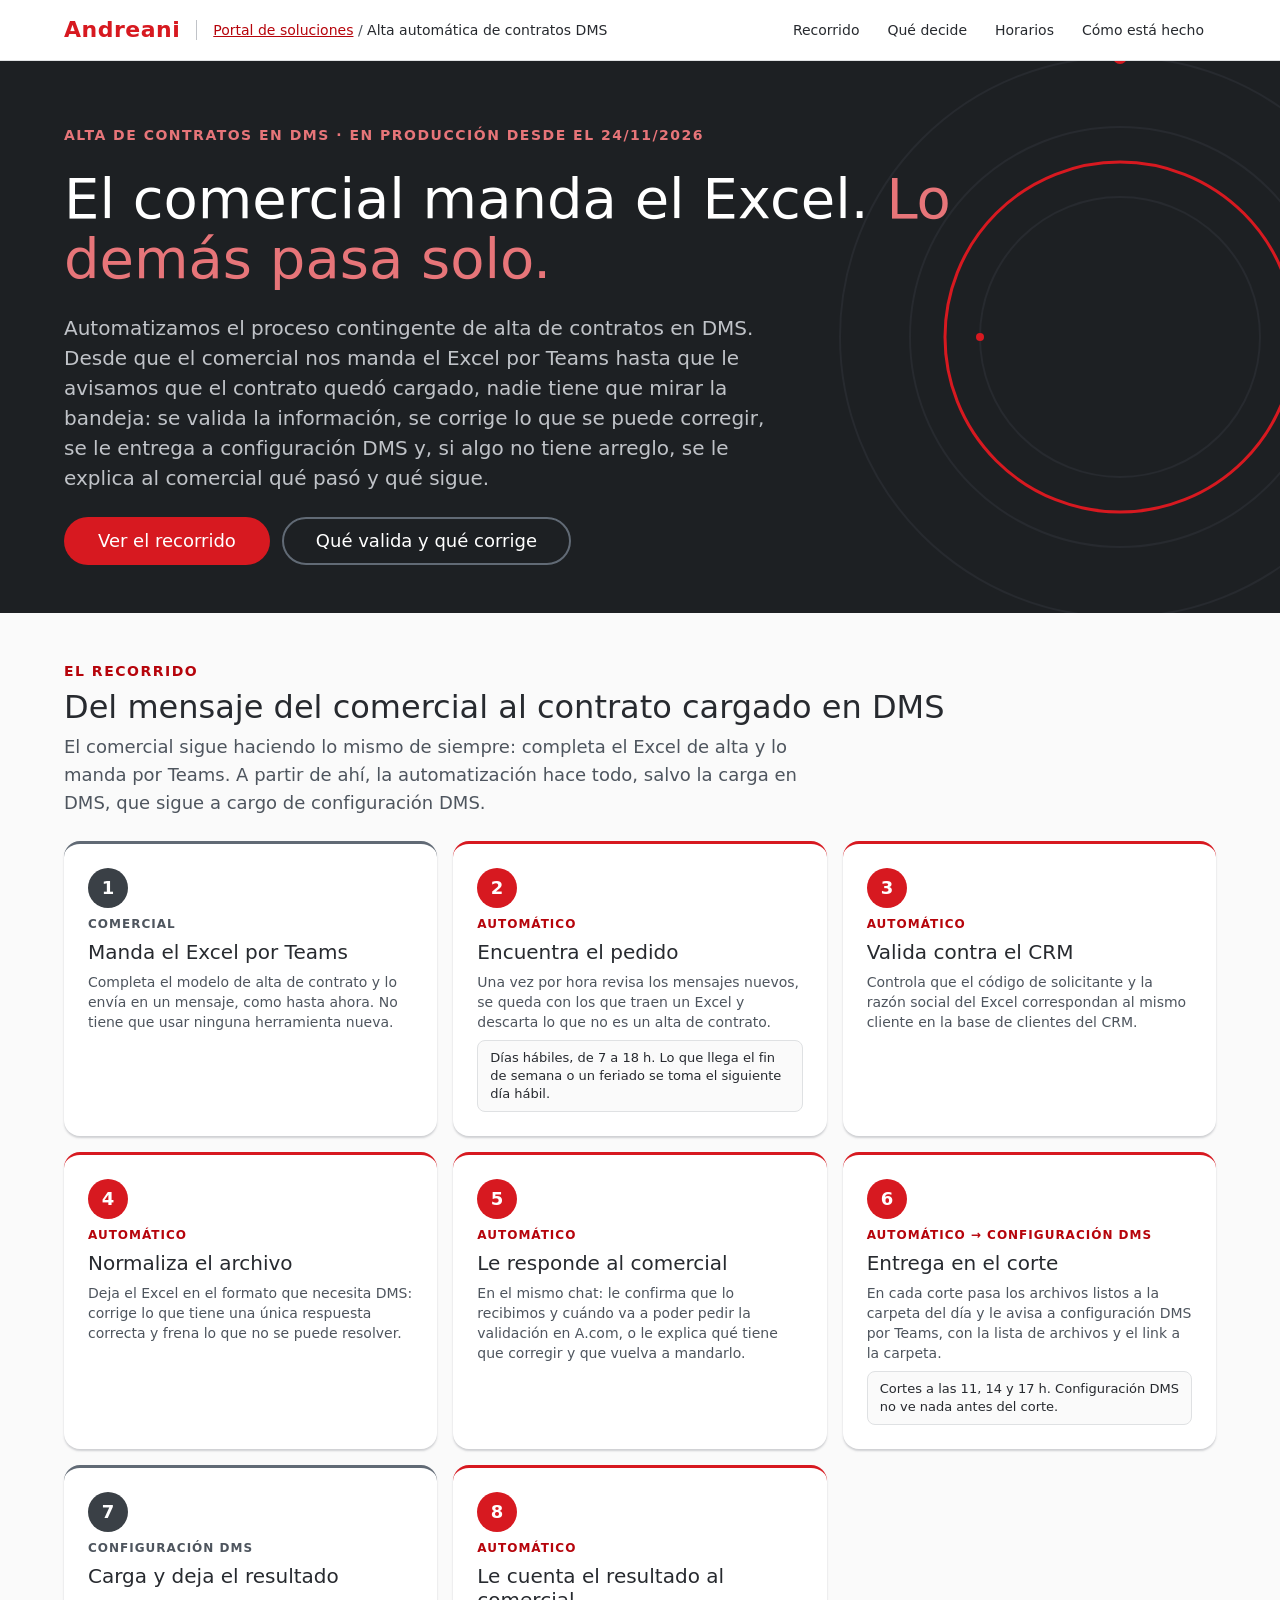
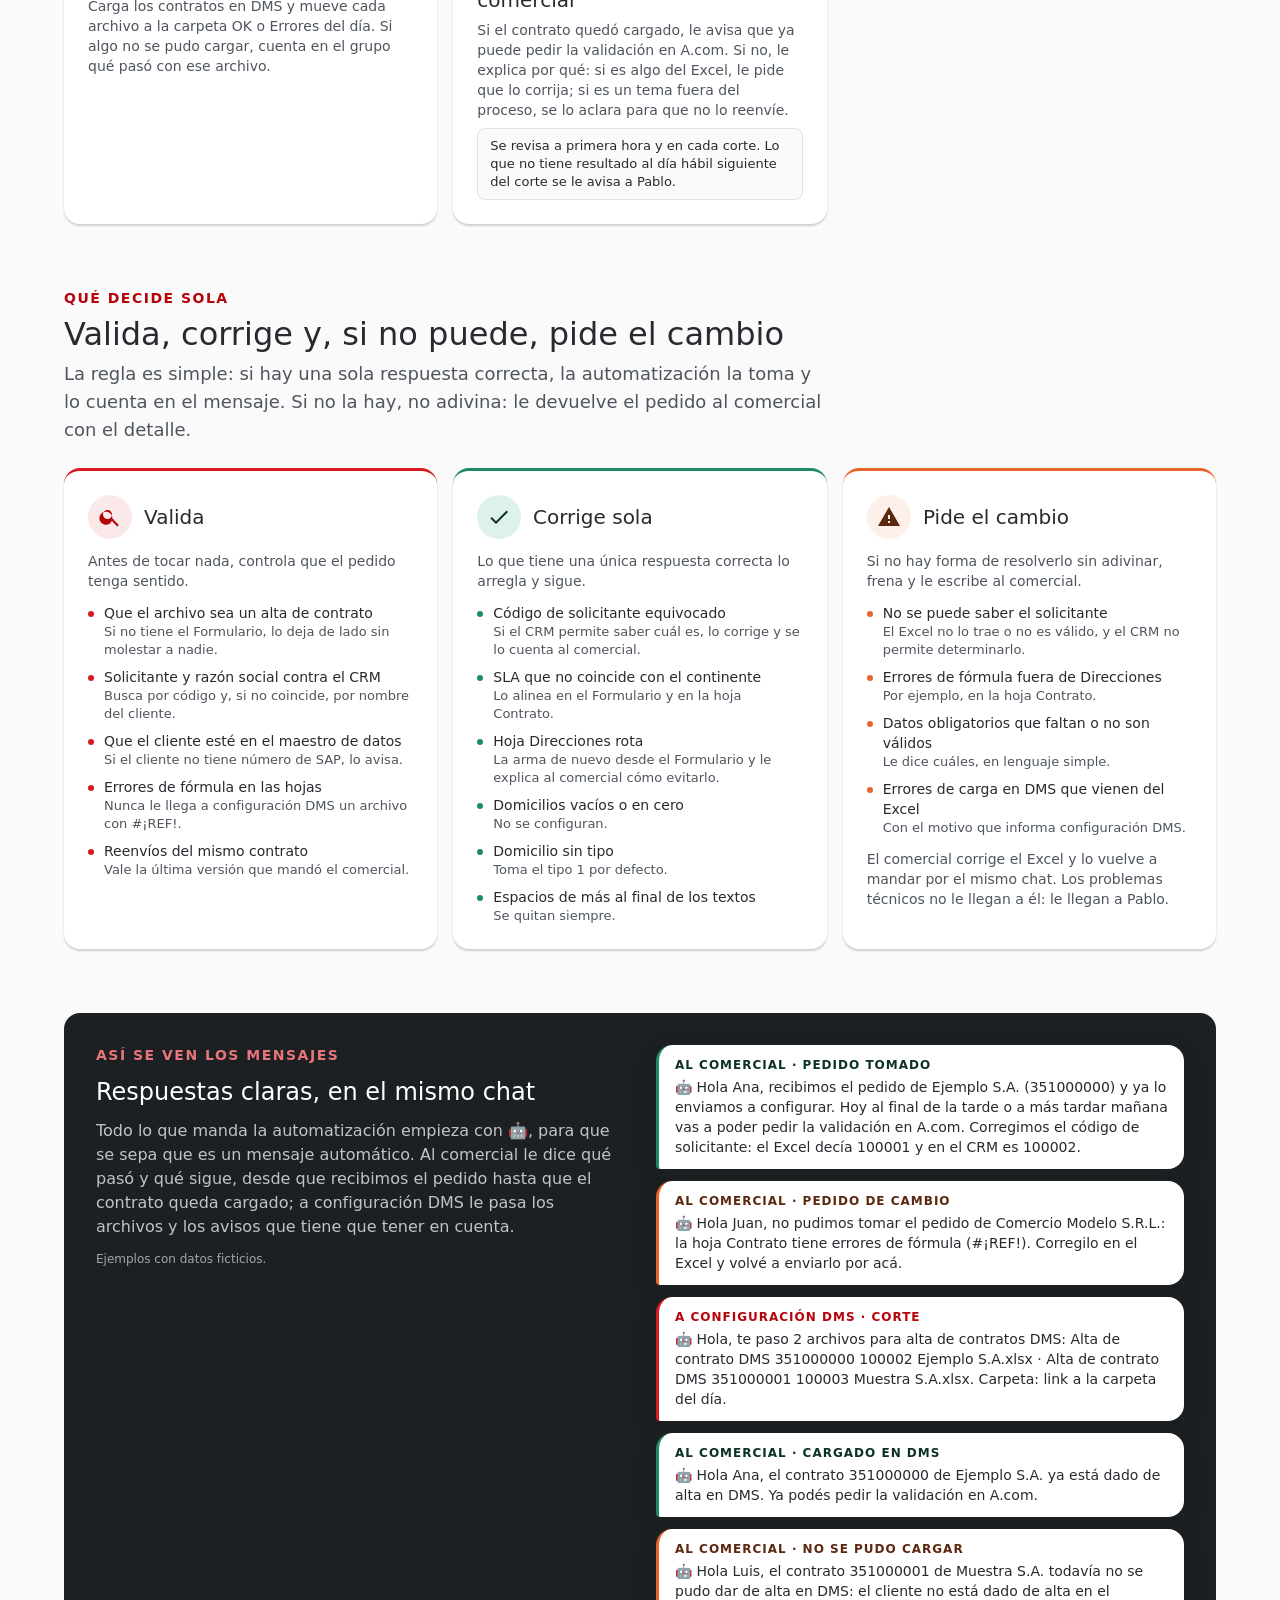
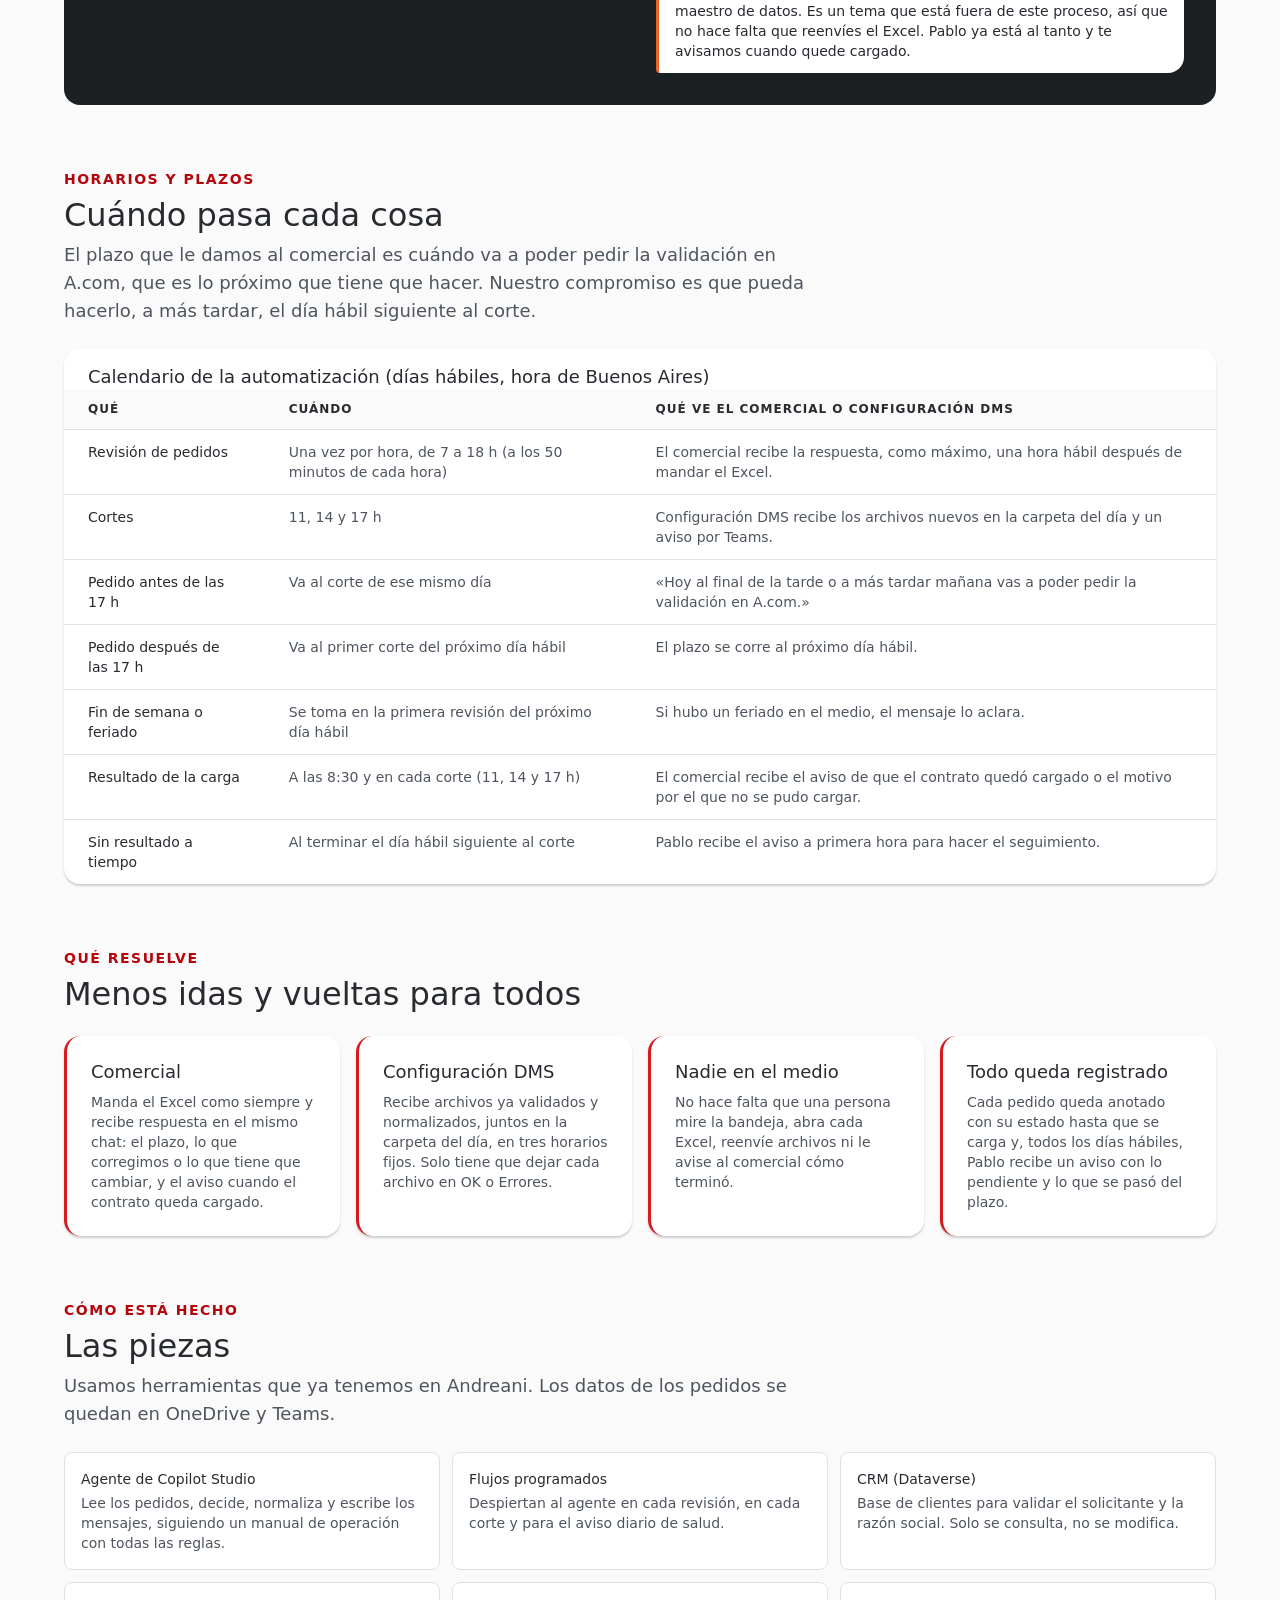
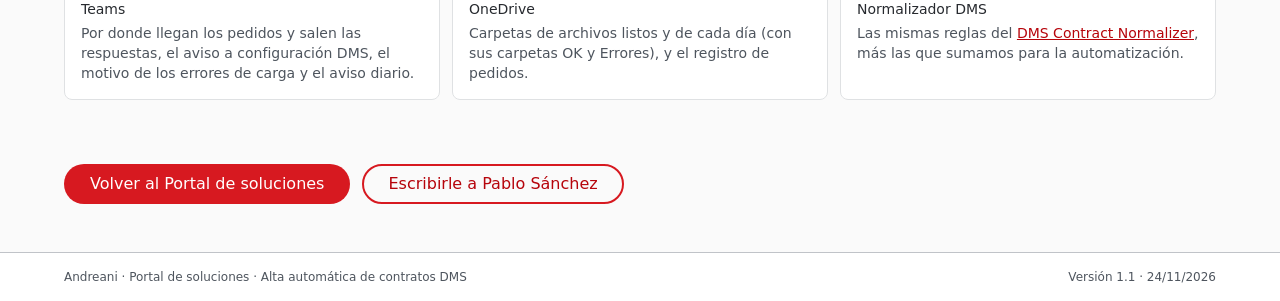
==== alta-contingente/index.html @ 7ffc0e4b "alta-contingente v1.1: cierre del pedido (resultado de configuracion DMS y aviso al comercial)" ====
<!DOCTYPE html>
<html lang="es">
<head>
<meta charset="UTF-8">
<meta name="viewport" content="width=device-width, initial-scale=1">
<meta name="description" content="Cómo funciona el alta automática de contratos DMS: el comercial manda el Excel por Teams y el resto pasa solo - Andreani">
<title>Alta automática de contratos DMS · Cómo funciona · Andreani</title>
<link rel="icon" href="../favicon.svg" type="image/svg+xml">
<link rel="stylesheet" href="../portal.css?v=2.2">
<link rel="stylesheet" href="alta.css?v=1.0">
<script>document.documentElement.className += " js";</script>
</head>
<body>
<a class="skip-link" href="#contenido">Saltar al contenido</a>

<header class="header">
  <div class="header-in">
    <a class="logo" href="../" aria-label="Andreani, volver al Portal de soluciones">Andreani</a>
    <span class="ruta"><a href="../">Portal de soluciones</a> / <strong>Alta automática de contratos DMS</strong></span>
    <nav aria-label="Secciones de la página">
      <a href="#recorrido">Recorrido</a>
      <a href="#decide">Qué decide</a>
      <a href="#horarios">Horarios</a>
      <a href="#como">Cómo está hecho</a>
    </nav>
  </div>
</header>

<section class="hero" aria-labelledby="titulo">
  <svg class="hero-deco" viewBox="0 0 600 600" aria-hidden="true" focusable="false">
    <circle cx="300" cy="300" r="280"/><circle cx="300" cy="300" r="210"/><circle cx="300" cy="300" r="140"/>
    <circle class="r" cx="300" cy="300" r="175"/>
    <g class="g"><circle class="p" cx="300" cy="20" r="7"/><circle class="p" cx="510" cy="300" r="5"/><circle class="p" cx="160" cy="300" r="4"/></g>
  </svg>
  <div class="hero-in">
    <span class="eyebrow anim">Alta de contratos en DMS · en producción desde el 24/11/2026</span>
    <h1 id="titulo" class="anim">El comercial manda el Excel. <em>Lo demás pasa solo.</em></h1>
    <p class="hero-bajada anim">Automatizamos el proceso contingente de alta de contratos en DMS. Desde que el comercial nos manda el Excel por Teams hasta que le avisamos que el contrato quedó cargado, nadie tiene que mirar la bandeja: se valida la información, se corrige lo que se puede corregir, se le entrega a configuración DMS y, si algo no tiene arreglo, se le explica al comercial qué pasó y qué sigue.</p>
    <div class="hero-cta anim">
      <a class="btn btn-primary btn-lg" href="#recorrido">Ver el recorrido</a>
      <a class="btn btn-secondary btn-lg btn-claro" href="#decide">Qué valida y qué corrige</a>
    </div>
  </div>
</section>

<main id="contenido" tabindex="-1">

  <section id="recorrido" aria-labelledby="t-recorrido">
    <div class="sec-head rev">
      <span class="eyebrow">El recorrido</span>
      <h2 id="t-recorrido">Del mensaje del comercial al contrato cargado en DMS</h2>
      <p>El comercial sigue haciendo lo mismo de siempre: completa el Excel de alta y lo manda por Teams. A partir de ahí, la automatización hace todo, salvo la carga en DMS, que sigue a cargo de configuración DMS.</p>
    </div>
    <ol class="recorrido">
      <li class="paso humano rev">
        <span class="paso-num" aria-hidden="true">1</span>
        <span class="paso-quien">Comercial</span>
        <h3>Manda el Excel por Teams</h3>
        <p>Completa el modelo de alta de contrato y lo envía en un mensaje, como hasta ahora. No tiene que usar ninguna herramienta nueva.</p>
      </li>
      <li class="paso rev">
        <span class="paso-num" aria-hidden="true">2</span>
        <span class="paso-quien">Automático</span>
        <h3>Encuentra el pedido</h3>
        <p>Una vez por hora revisa los mensajes nuevos, se queda con los que traen un Excel y descarta lo que no es un alta de contrato.</p>
        <p class="cuando">Días hábiles, de 7 a 18 h. Lo que llega el fin de semana o un feriado se toma el siguiente día hábil.</p>
      </li>
      <li class="paso rev">
        <span class="paso-num" aria-hidden="true">3</span>
        <span class="paso-quien">Automático</span>
        <h3>Valida contra el CRM</h3>
        <p>Controla que el código de solicitante y la razón social del Excel correspondan al mismo cliente en la base de clientes del CRM.</p>
      </li>
      <li class="paso rev">
        <span class="paso-num" aria-hidden="true">4</span>
        <span class="paso-quien">Automático</span>
        <h3>Normaliza el archivo</h3>
        <p>Deja el Excel en el formato que necesita DMS: corrige lo que tiene una única respuesta correcta y frena lo que no se puede resolver.</p>
      </li>
      <li class="paso rev">
        <span class="paso-num" aria-hidden="true">5</span>
        <span class="paso-quien">Automático</span>
        <h3>Le responde al comercial</h3>
        <p>En el mismo chat: le confirma que lo recibimos y cuándo va a poder pedir la validación en A.com, o le explica qué tiene que corregir y que vuelva a mandarlo.</p>
      </li>
      <li class="paso rev">
        <span class="paso-num" aria-hidden="true">6</span>
        <span class="paso-quien">Automático → configuración DMS</span>
        <h3>Entrega en el corte</h3>
        <p>En cada corte pasa los archivos listos a la carpeta del día y le avisa a configuración DMS por Teams, con la lista de archivos y el link a la carpeta.</p>
        <p class="cuando">Cortes a las 11, 14 y 17 h. Configuración DMS no ve nada antes del corte.</p>
      </li>
      <li class="paso humano rev">
        <span class="paso-num" aria-hidden="true">7</span>
        <span class="paso-quien">Configuración DMS</span>
        <h3>Carga y deja el resultado</h3>
        <p>Carga los contratos en DMS y mueve cada archivo a la carpeta OK o Errores del día. Si algo no se pudo cargar, cuenta en el grupo qué pasó con ese archivo.</p>
      </li>
      <li class="paso rev">
        <span class="paso-num" aria-hidden="true">8</span>
        <span class="paso-quien">Automático</span>
        <h3>Le cuenta el resultado al comercial</h3>
        <p>Si el contrato quedó cargado, le avisa que ya puede pedir la validación en A.com. Si no, le explica por qué: si es algo del Excel, le pide que lo corrija; si es un tema fuera del proceso, se lo aclara para que no lo reenvíe.</p>
        <p class="cuando">Se revisa a primera hora y en cada corte. Lo que no tiene resultado al día hábil siguiente del corte se le avisa a Pablo.</p>
      </li>
    </ol>
  </section>

  <section id="decide" aria-labelledby="t-decide">
    <div class="sec-head rev">
      <span class="eyebrow">Qué decide sola</span>
      <h2 id="t-decide">Valida, corrige y, si no puede, pide el cambio</h2>
      <p>La regla es simple: si hay una sola respuesta correcta, la automatización la toma y lo cuenta en el mensaje. Si no la hay, no adivina: le devuelve el pedido al comercial con el detalle.</p>
    </div>
    <div class="decide">
      <article class="col valida rev">
        <div class="col-head"><span class="col-ic"><svg viewBox="0 0 24 24" aria-hidden="true"><path fill="currentColor" d="M15.5 14h-.8l-.3-.3A6.5 6.5 0 1 0 14 15.5l.3.3v.8l5 5 1.5-1.5-5-5Zm-6 0a4.5 4.5 0 1 1 0-9 4.5 4.5 0 0 1 0 9Z"/></svg></span><h3>Valida</h3></div>
        <p>Antes de tocar nada, controla que el pedido tenga sentido.</p>
        <ul>
          <li>Que el archivo sea un alta de contrato<span>Si no tiene el Formulario, lo deja de lado sin molestar a nadie.</span></li>
          <li>Solicitante y razón social contra el CRM<span>Busca por código y, si no coincide, por nombre del cliente.</span></li>
          <li>Que el cliente esté en el maestro de datos<span>Si el cliente no tiene número de SAP, lo avisa.</span></li>
          <li>Errores de fórmula en las hojas<span>Nunca le llega a configuración DMS un archivo con #¡REF!.</span></li>
          <li>Reenvíos del mismo contrato<span>Vale la última versión que mandó el comercial.</span></li>
        </ul>
      </article>
      <article class="col corrige rev">
        <div class="col-head"><span class="col-ic"><svg viewBox="0 0 24 24" aria-hidden="true"><path fill="currentColor" d="M9 16.2 4.8 12l-1.4 1.4L9 19 21 7l-1.4-1.4L9 16.2Z"/></svg></span><h3>Corrige sola</h3></div>
        <p>Lo que tiene una única respuesta correcta lo arregla y sigue.</p>
        <ul>
          <li>Código de solicitante equivocado<span>Si el CRM permite saber cuál es, lo corrige y se lo cuenta al comercial.</span></li>
          <li>SLA que no coincide con el continente<span>Lo alinea en el Formulario y en la hoja Contrato.</span></li>
          <li>Hoja Direcciones rota<span>La arma de nuevo desde el Formulario y le explica al comercial cómo evitarlo.</span></li>
          <li>Domicilios vacíos o en cero<span>No se configuran.</span></li>
          <li>Domicilio sin tipo<span>Toma el tipo 1 por defecto.</span></li>
          <li>Espacios de más al final de los textos<span>Se quitan siempre.</span></li>
        </ul>
      </article>
      <article class="col devuelve rev">
        <div class="col-head"><span class="col-ic"><svg viewBox="0 0 24 24" aria-hidden="true"><path fill="currentColor" d="M1 21h22L12 2 1 21Zm12-3h-2v-2h2v2Zm0-4h-2v-4h2v4Z"/></svg></span><h3>Pide el cambio</h3></div>
        <p>Si no hay forma de resolverlo sin adivinar, frena y le escribe al comercial.</p>
        <ul>
          <li>No se puede saber el solicitante<span>El Excel no lo trae o no es válido, y el CRM no permite determinarlo.</span></li>
          <li>Errores de fórmula fuera de Direcciones<span>Por ejemplo, en la hoja Contrato.</span></li>
          <li>Datos obligatorios que faltan o no son válidos<span>Le dice cuáles, en lenguaje simple.</span></li>
          <li>Errores de carga en DMS que vienen del Excel<span>Con el motivo que informa configuración DMS.</span></li>
        </ul>
        <p>El comercial corrige el Excel y lo vuelve a mandar por el mismo chat. Los problemas técnicos no le llegan a él: le llegan a Pablo.</p>
      </article>
    </div>
  </section>

  <section aria-labelledby="t-mensajes">
    <div class="mensajes rev">
      <div class="intro">
        <span class="eyebrow">Así se ven los mensajes</span>
        <h3 id="t-mensajes">Respuestas claras, en el mismo chat</h3>
        <p>Todo lo que manda la automatización empieza con 🤖, para que se sepa que es un mensaje automático. Al comercial le dice qué pasó y qué sigue, desde que recibimos el pedido hasta que el contrato queda cargado; a configuración DMS le pasa los archivos y los avisos que tiene que tener en cuenta.</p>
        <p class="aclara">Ejemplos con datos ficticios.</p>
      </div>
      <div class="chat">
        <div class="burbuja ok"><span class="de">Al comercial · pedido tomado</span>🤖 Hola Ana, recibimos el pedido de Ejemplo S.A. (351000000) y ya lo enviamos a configurar. Hoy al final de la tarde o a más tardar mañana vas a poder pedir la validación en A.com. Corregimos el código de solicitante: el Excel decía 100001 y en el CRM es 100002.</div>
        <div class="burbuja error"><span class="de">Al comercial · pedido de cambio</span>🤖 Hola Juan, no pudimos tomar el pedido de Comercio Modelo S.R.L.: la hoja Contrato tiene errores de fórmula (#¡REF!). Corregilo en el Excel y volvé a enviarlo por acá.</div>
        <div class="burbuja corte"><span class="de">A configuración DMS · corte</span>🤖 Hola, te paso 2 archivos para alta de contratos DMS: Alta de contrato DMS 351000000 100002 Ejemplo S.A.xlsx · Alta de contrato DMS 351000001 100003 Muestra S.A.xlsx. Carpeta: link a la carpeta del día.</div>
        <div class="burbuja ok"><span class="de">Al comercial · cargado en DMS</span>🤖 Hola Ana, el contrato 351000000 de Ejemplo S.A. ya está dado de alta en DMS. Ya podés pedir la validación en A.com.</div>
        <div class="burbuja error"><span class="de">Al comercial · no se pudo cargar</span>🤖 Hola Luis, el contrato 351000001 de Muestra S.A. todavía no se pudo dar de alta en DMS: el cliente no está dado de alta en el maestro de datos. Es un tema que está fuera de este proceso, así que no hace falta que reenvíes el Excel. Pablo ya está al tanto y te avisamos cuando quede cargado.</div>
      </div>
    </div>
  </section>

  <section id="horarios" aria-labelledby="t-horarios">
    <div class="sec-head rev">
      <span class="eyebrow">Horarios y plazos</span>
      <h2 id="t-horarios">Cuándo pasa cada cosa</h2>
      <p>El plazo que le damos al comercial es cuándo va a poder pedir la validación en A.com, que es lo próximo que tiene que hacer. Nuestro compromiso es que pueda hacerlo, a más tardar, el día hábil siguiente al corte.</p>
    </div>
    <div class="tabla-wrap rev">
      <table>
        <caption>Calendario de la automatización (días hábiles, hora de Buenos Aires)</caption>
        <thead><tr><th scope="col">Qué</th><th scope="col">Cuándo</th><th scope="col">Qué ve el comercial o configuración DMS</th></tr></thead>
        <tbody>
          <tr><th scope="row">Revisión de pedidos</th><td>Una vez por hora, de 7 a 18 h (a los 50 minutos de cada hora)</td><td>El comercial recibe la respuesta, como máximo, una hora hábil después de mandar el Excel.</td></tr>
          <tr><th scope="row">Cortes</th><td>11, 14 y 17 h</td><td>Configuración DMS recibe los archivos nuevos en la carpeta del día y un aviso por Teams.</td></tr>
          <tr><th scope="row">Pedido antes de las 17 h</th><td>Va al corte de ese mismo día</td><td>«Hoy al final de la tarde o a más tardar mañana vas a poder pedir la validación en A.com.»</td></tr>
          <tr><th scope="row">Pedido después de las 17 h</th><td>Va al primer corte del próximo día hábil</td><td>El plazo se corre al próximo día hábil.</td></tr>
          <tr><th scope="row">Fin de semana o feriado</th><td>Se toma en la primera revisión del próximo día hábil</td><td>Si hubo un feriado en el medio, el mensaje lo aclara.</td></tr>
          <tr><th scope="row">Resultado de la carga</th><td>A las 8:30 y en cada corte (11, 14 y 17 h)</td><td>El comercial recibe el aviso de que el contrato quedó cargado o el motivo por el que no se pudo cargar.</td></tr>
          <tr><th scope="row">Sin resultado a tiempo</th><td>Al terminar el día hábil siguiente al corte</td><td>Pablo recibe el aviso a primera hora para hacer el seguimiento.</td></tr>
        </tbody>
      </table>
    </div>
  </section>

  <section aria-labelledby="t-resuelve">
    <div class="sec-head rev">
      <span class="eyebrow">Qué resuelve</span>
      <h2 id="t-resuelve">Menos idas y vueltas para todos</h2>
    </div>
    <div class="resuelve">
      <div class="dato rev"><b>Comercial</b><span>Manda el Excel como siempre y recibe respuesta en el mismo chat: el plazo, lo que corregimos o lo que tiene que cambiar, y el aviso cuando el contrato queda cargado.</span></div>
      <div class="dato rev"><b>Configuración DMS</b><span>Recibe archivos ya validados y normalizados, juntos en la carpeta del día, en tres horarios fijos. Solo tiene que dejar cada archivo en OK o Errores.</span></div>
      <div class="dato rev"><b>Nadie en el medio</b><span>No hace falta que una persona mire la bandeja, abra cada Excel, reenvíe archivos ni le avise al comercial cómo terminó.</span></div>
      <div class="dato rev"><b>Todo queda registrado</b><span>Cada pedido queda anotado con su estado hasta que se carga y, todos los días hábiles, Pablo recibe un aviso con lo pendiente y lo que se pasó del plazo.</span></div>
    </div>
  </section>

  <section id="como" aria-labelledby="t-como">
    <div class="sec-head rev">
      <span class="eyebrow">Cómo está hecho</span>
      <h2 id="t-como">Las piezas</h2>
      <p>Usamos herramientas que ya tenemos en Andreani. Los datos de los pedidos se quedan en OneDrive y Teams.</p>
    </div>
    <ul class="piezas">
      <li class="rev"><b>Agente de Copilot Studio</b>Lee los pedidos, decide, normaliza y escribe los mensajes, siguiendo un manual de operación con todas las reglas.</li>
      <li class="rev"><b>Flujos programados</b>Despiertan al agente en cada revisión, en cada corte y para el aviso diario de salud.</li>
      <li class="rev"><b>CRM (Dataverse)</b>Base de clientes para validar el solicitante y la razón social. Solo se consulta, no se modifica.</li>
      <li class="rev"><b>Teams</b>Por donde llegan los pedidos y salen las respuestas, el aviso a configuración DMS, el motivo de los errores de carga y el aviso diario.</li>
      <li class="rev"><b>OneDrive</b>Carpetas de archivos listos y de cada día (con sus carpetas OK y Errores), y el registro de pedidos.</li>
      <li class="rev"><b>Normalizador DMS</b>Las mismas reglas del <a href="https://pblsanchez.github.io/dms-contract-normalizer/" target="_blank" rel="noopener noreferrer">DMS Contract Normalizer<span class="sr"> (se abre en una pestaña nueva)</span></a>, más las que sumamos para la automatización.</li>
    </ul>
  </section>

  <section aria-label="Volver" class="volver rev">
    <a class="btn btn-primary" href="../">Volver al Portal de soluciones</a>
    <a class="btn btn-secondary" href="mailto:psanchez@andreani.com?subject=Alta%20autom%C3%A1tica%20de%20contratos%20DMS">Escribirle a Pablo Sánchez</a>
  </section>
</main>

<footer class="footer">
  <div class="footer-in">
    <span>Andreani · Portal de soluciones · Alta automática de contratos DMS</span>
    <span>Versión 1.1 · <time datetime="2026-11-24">24/11/2026</time></span>
  </div>
</footer>

<script>
(function () {
  var els = document.querySelectorAll(".rev");
  if (!("IntersectionObserver" in window) || /[?&]estatico/.test(location.search)) { Array.prototype.forEach.call(els, function (e) { e.classList.add("on"); }); return; }
  var io = new IntersectionObserver(function (es) {
    es.forEach(function (e) { if (e.isIntersecting) { e.target.classList.add("on"); io.unobserve(e.target); } });
  }, { threshold: 0.1 });
  Array.prototype.forEach.call(els, function (e, i) { if (e.tagName === "LI") e.style.animationDelay = (i % 3) * 0.12 + "s"; io.observe(e); });
})();
</script>
</body>
</html>
---- portal.css ----
/* Portal de soluciones (T-016, D-076, D-077) · estilos. Separado de index.html en T-017 E3 (v2.2). */
/* Portal de lanzamiento (T-016) · Design System Cartesian + paleta D-045 · estética de la intro del ABM (T-007) */
:root {
  --c-red-50:#fbe8e9; --c-red-400:#e77579; --c-red-600:#d71920; --c-red-700:#b6040b; --c-red-800:#810f13;
  --c-gray-000:#ffffff; --c-gray-50:#fafafa; --c-gray-100:#dfe1e3; --c-gray-200:#c0c3c8; --c-gray-300:#a0a6ac;
  --c-gray-400:#818891; --c-gray-500:#616a75; --c-gray-600:#4e555e; --c-gray-700:#3a4046; --c-gray-800:#272a2f; --c-gray-900:#1d2023;
  --c-green-50:#ddf3ea; --c-green-900:#0c3224; --c-blue-50:#edeffb; --c-blue-600:#4e63d7; --c-blue-900:#1f2856;
  --c-orange-50:#fdefe9; --c-orange-600:#e86427; --c-orange-900:#5d2810;

  --c-color-bg: var(--c-gray-50);
  --c-color-surface: var(--c-gray-000);
  --c-color-surface-hover: var(--c-gray-50);
  --c-color-surface-neutral: var(--c-gray-100);
  --c-color-surface-primary-subtle: var(--c-red-50);
  --c-color-surface-info-subtle: var(--c-blue-50);
  --c-color-surface-success-subtle: var(--c-green-50);
  --c-color-surface-warning-subtle: var(--c-orange-50);
  --c-color-fill-primary: var(--c-red-600);
  --c-color-fill-primary-hover: var(--c-red-700);
  --c-color-fill-primary-pressed: var(--c-red-800);
  --c-color-fill-neutral: var(--c-gray-100);
  --c-color-text-strong: var(--c-gray-800);
  --c-color-text: var(--c-gray-600);
  --c-color-text-inverse: var(--c-gray-000);
  --c-color-text-primary: var(--c-red-700);
  --c-color-text-info-strong: var(--c-blue-900);
  --c-color-text-success-strong: var(--c-green-900);
  --c-color-text-warning-strong: var(--c-orange-900);
  --c-color-border-subtle: var(--c-gray-200);
  --c-color-border-strong: var(--c-gray-400);
  --c-color-border-primary: var(--c-red-600);
  --c-color-border-info: var(--c-blue-600);
  --c-color-border-warning: var(--c-orange-600);

  --c-border-width-subtle:1px; --c-border-width-regular:2px; --c-border-width-strong:3px;
  --c-border-radius-xsmall:4px; --c-border-radius-small:8px; --c-border-radius-medium:16px; --c-border-radius-xlarge:99px;
  --c-spacing-1:4px; --c-spacing-2:8px; --c-spacing-3:12px; --c-spacing-4:16px; --c-spacing-5:24px; --c-spacing-6:32px; --c-spacing-7:48px; --c-spacing-8:64px;
  --c-font-family-headline: Rubik, "Segoe UI", system-ui, sans-serif;
  --c-font-family-body: Roboto, "Segoe UI", system-ui, sans-serif;
  --shadow-bottom-regular: 0 2px 2px #4e555e40;
  --shadow-elevada: 0 8px 24px #1d202326;
  --shadow-focus-regular: 0 0 0 2px #ffffff, 0 0 0 4px #1d2023;
}

*, *::before, *::after { box-sizing: border-box; }
[hidden] { display: none !important; }
html { scroll-behavior: smooth; scroll-padding-top: 72px; }
html, body { margin: 0; }
body { background: var(--c-color-bg); color: var(--c-color-text); font-family: var(--c-font-family-body); font-size: 16px; line-height: 24px; }
h1, h2, h3, h4 { font-family: var(--c-font-family-headline); color: var(--c-color-text-strong); margin: 0; }
p { margin: 0; }
a { color: var(--c-color-text-primary); }
a:focus-visible, button:focus-visible, input:focus-visible, main:focus-visible { outline: 2px solid transparent; box-shadow: var(--shadow-focus-regular); }
.skip-link { position: absolute; left: var(--c-spacing-4); top: -100px; z-index: 20; background: var(--c-color-surface); color: var(--c-color-text-strong); padding: var(--c-spacing-2) var(--c-spacing-4); border-radius: var(--c-border-radius-small); }
.skip-link:focus { top: var(--c-spacing-2); }
.sr { position: absolute; width: 1px; height: 1px; overflow: hidden; clip: rect(0 0 0 0); white-space: nowrap; }

/* Header (igual que la demo del ABM) */
.header { position: sticky; top: 0; z-index: 10; background: var(--c-color-surface); border-bottom: var(--c-border-width-subtle) solid var(--c-color-surface-neutral); }
.header-in { max-width: 1200px; margin: 0 auto; display: flex; align-items: center; gap: var(--c-spacing-4); padding: var(--c-spacing-3) var(--c-spacing-5); }
.logo { font-family: var(--c-font-family-headline); font-weight: 700; font-size: 22px; color: var(--c-color-fill-primary); letter-spacing: .5px; text-decoration: none; border-radius: var(--c-border-radius-xsmall); }
.ruta { font-size: 14px; line-height: 20px; border-left: 1px solid var(--c-color-border-subtle); padding-left: var(--c-spacing-4); }
.ruta strong { color: var(--c-color-text-strong); font-weight: 500; }
.header nav { margin-left: auto; display: flex; gap: var(--c-spacing-1); }
.header nav a { font-size: 14px; line-height: 20px; color: var(--c-color-text-strong); text-decoration: none; padding: var(--c-spacing-2) var(--c-spacing-3); border-radius: var(--c-border-radius-xlarge); }
.header nav a:hover { background: var(--c-color-fill-neutral); }

/* Botones */
.btn { display: inline-flex; align-items: center; justify-content: center; gap: var(--c-spacing-2); min-height: 40px; padding: 0 var(--c-spacing-5); border-radius: var(--c-border-radius-xlarge); font-family: var(--c-font-family-body); font-size: 16px; line-height: 24px; font-weight: 500; text-decoration: none; cursor: pointer; border: var(--c-border-width-regular) solid transparent; transition: background-color .15s, color .15s, border-color .15s; white-space: nowrap; }
.btn svg { width: 18px; height: 18px; flex: none; }
.btn-primary { background: var(--c-color-fill-primary); color: var(--c-color-text-inverse); }
.btn-primary:hover { background: var(--c-color-fill-primary-hover); }
.btn-primary:active { background: var(--c-color-fill-primary-pressed); }
.btn-secondary { background: transparent; color: var(--c-color-text-primary); border-color: var(--c-color-fill-primary); }
.btn-secondary:hover { background: var(--c-color-surface-primary-subtle); color: var(--c-color-fill-primary-hover); border-color: var(--c-color-fill-primary-hover); }
.btn-ghost { background: transparent; color: var(--c-color-text-strong); }
.btn-ghost:hover { background: var(--c-color-fill-neutral); }
.btn-lg { min-height: 48px; padding: 0 var(--c-spacing-6); font-size: 18px; }
.btn-claro { color: var(--c-gray-000); border-color: var(--c-gray-500); }
.btn-claro:hover { background: var(--c-gray-800); color: var(--c-gray-000); border-color: var(--c-gray-300); }

/* Hero en grafito */
.hero { position: relative; overflow: hidden; background: var(--c-gray-900); color: var(--c-gray-200); }
.hero-in { position: relative; z-index: 1; max-width: 1200px; margin: 0 auto; padding: var(--c-spacing-8) var(--c-spacing-5) var(--c-spacing-7); display: grid; gap: var(--c-spacing-5); }
.eyebrow { font-size: 14px; line-height: 20px; font-weight: 700; letter-spacing: 1.5px; text-transform: uppercase; color: var(--c-color-text-primary); }
.hero .eyebrow, .dest-vis .eyebrow { color: var(--c-red-400); }
.hero h1 { font-size: 56px; line-height: 60px; font-weight: 500; color: var(--c-gray-000); max-width: 820px; }
.hero h1 em { font-style: normal; color: var(--c-red-400); }
.hero-bajada { font-size: 20px; line-height: 30px; max-width: 720px; }
.hero-cta { display: flex; flex-wrap: wrap; gap: var(--c-spacing-3); }
.hero-meta { display: flex; flex-wrap: wrap; gap: var(--c-spacing-6); font-size: 14px; line-height: 20px; margin-top: var(--c-spacing-3); padding-top: var(--c-spacing-5); border-top: 1px solid var(--c-gray-800); max-width: 720px; }
.hero-meta strong { display: block; font-family: var(--c-font-family-headline); font-size: 40px; line-height: 44px; color: var(--c-gray-000); font-weight: 500; }
.hero-deco { position: absolute; right: -140px; top: 50%; width: 600px; height: 600px; transform: translateY(-50%); pointer-events: none; }
.hero-deco circle { fill: none; stroke: var(--c-gray-800); stroke-width: 2; }
.hero-deco .r { stroke: var(--c-red-600); stroke-width: 3; stroke-dasharray: 1100; stroke-dashoffset: 1100; animation: trazo 2.4s .4s ease forwards; }
.hero-deco .g { transform-origin: 300px 300px; animation: girar 60s linear infinite; }
.hero-deco .p { fill: var(--c-red-600); stroke: none; }

/* Layout */
main { max-width: 1200px; margin: 0 auto; padding: var(--c-spacing-7) var(--c-spacing-5); display: grid; gap: var(--c-spacing-8); }
.sec-head { display: grid; gap: var(--c-spacing-2); margin-bottom: var(--c-spacing-5); }
.sec-head h2 { font-size: 32px; line-height: 36px; font-weight: 500; }
.sec-head p { font-size: 18px; line-height: 28px; max-width: 760px; }

/* Destacado */
.destacado { display: grid; grid-template-columns: 1.15fr 1fr; background: var(--c-color-surface); border-radius: var(--c-border-radius-medium); box-shadow: var(--shadow-elevada); overflow: hidden; border-top: var(--c-border-width-strong) solid var(--c-color-border-primary); }
.dest-txt { padding: var(--c-spacing-6); display: grid; gap: var(--c-spacing-4); align-content: center; }
.dest-txt h3 { font-size: 28px; line-height: 34px; font-weight: 500; }
.dest-txt ul { margin: 0; padding: 0; list-style: none; display: grid; gap: var(--c-spacing-2); font-size: 14px; line-height: 20px; color: var(--c-color-text-strong); }
.dest-txt li { display: flex; gap: var(--c-spacing-2); align-items: flex-start; }
.dest-txt li svg { width: 20px; height: 20px; flex: none; color: var(--c-color-fill-primary); }
.dest-acc { display: flex; flex-wrap: wrap; gap: var(--c-spacing-3); }
.dest-vis { background: var(--c-gray-900); padding: var(--c-spacing-6); display: grid; gap: var(--c-spacing-4); align-content: center; }
.mock { background: var(--c-gray-000); color: var(--c-color-text); border-radius: var(--c-border-radius-medium); padding: var(--c-spacing-4); display: grid; gap: var(--c-spacing-3); box-shadow: var(--shadow-elevada); }
.mock-pasos { display: grid; grid-template-columns: repeat(4, 1fr); position: relative; }
.mock-pasos::before { content: ""; position: absolute; left: 12%; right: 12%; top: 15px; height: 3px; background: var(--c-color-surface-neutral); }
.mock-pasos .linea { position: absolute; left: 12%; top: 15px; height: 3px; width: 0; background: var(--c-color-fill-primary); }
.vis.on .mock-pasos .linea { animation: linea76 1.8s .3s ease forwards; }
.mock-pasos span { position: relative; z-index: 1; display: grid; justify-items: center; gap: var(--c-spacing-1); font-size: 12px; line-height: 16px; color: var(--c-color-text-strong); text-align: center; }
.mock-pasos b { width: 32px; height: 32px; border-radius: 99px; display: inline-flex; align-items: center; justify-content: center; background: var(--c-gray-000); border: 3px solid var(--c-color-border-primary); color: var(--c-color-text-primary); font-family: var(--c-font-family-headline); }
.vis.on .mock-pasos b { animation: llenar .4s ease forwards; }
.vis.on .mock-pasos span:nth-child(2) b { animation-delay: .3s; } .vis.on .mock-pasos span:nth-child(3) b { animation-delay: .8s; }
.vis.on .mock-pasos span:nth-child(4) b { animation-delay: 1.3s; } .vis.on .mock-pasos span:nth-child(5) b { animation-delay: 1.8s; }
.mock-aviso { display: flex; gap: var(--c-spacing-2); align-items: center; flex-wrap: wrap; background: var(--c-color-surface-warning-subtle); color: var(--c-color-text-warning-strong); border-left: 3px solid var(--c-color-border-warning); border-radius: var(--c-border-radius-small); padding: var(--c-spacing-2) var(--c-spacing-3); font-size: 13px; line-height: 18px; }
.mock-aviso .mini { margin-left: auto; font-weight: 500; font-size: 12px; border: 2px solid var(--c-orange-900); border-radius: 99px; padding: 0 var(--c-spacing-3); }
.mock-fila { display: flex; justify-content: space-between; gap: var(--c-spacing-2); font-size: 13px; line-height: 18px; border-top: 1px solid var(--c-color-surface-neutral); padding-top: var(--c-spacing-2); }
.mock-fila b { color: var(--c-color-text-strong); font-weight: 500; text-align: right; }
.vis .mock-aviso { opacity: 0; }
.vis.on .mock-aviso { animation: subir .5s 2.1s ease both; }

/* Buscador y filtros */
.toolbar { display: flex; flex-wrap: wrap; gap: var(--c-spacing-3); align-items: center; margin-bottom: var(--c-spacing-5); }
.buscar { position: relative; flex: 1 1 280px; max-width: 420px; }
.buscar svg { position: absolute; left: 14px; top: 12px; width: 20px; height: 20px; color: var(--c-color-text); pointer-events: none; }
.buscar input { width: 100%; height: 44px; border: 1px solid var(--c-color-border-strong); border-radius: var(--c-border-radius-xlarge); padding: 0 48px 0 44px; font: inherit; color: var(--c-color-text-strong); background: var(--c-color-surface); }
.buscar input:hover { border-color: var(--c-gray-600); }
.buscar kbd { position: absolute; right: 12px; top: 10px; font: 12px/20px var(--c-font-family-body); border: 1px solid var(--c-color-border-subtle); border-radius: 6px; padding: 0 6px; color: var(--c-color-text); background: var(--c-color-surface-hover); }
.chips { display: flex; flex-wrap: wrap; gap: var(--c-spacing-2); }
.chip { height: 40px; padding: 0 var(--c-spacing-4); border-radius: var(--c-border-radius-xlarge); border: 1px solid var(--c-color-border-subtle); background: var(--c-color-surface); color: var(--c-color-text-strong); font: 500 14px/20px var(--c-font-family-body); cursor: pointer; display: inline-flex; align-items: center; gap: var(--c-spacing-2); }
.chip:hover { border-color: var(--c-color-border-strong); }
.chip[aria-pressed="true"] { background: var(--c-gray-800); color: var(--c-gray-000); border-color: var(--c-gray-800); }
.chip .n { font-size: 12px; min-width: 22px; height: 22px; border-radius: 99px; display: inline-flex; align-items: center; justify-content: center; background: var(--c-color-surface-neutral); color: var(--c-color-text-strong); padding: 0 6px; }
.chip[aria-pressed="true"] .n { background: var(--c-gray-600); color: var(--c-gray-000); }

/* Grupos y tarjetas */
.grupo { display: grid; gap: var(--c-spacing-4); margin-bottom: var(--c-spacing-6); }
.grupo-head { display: flex; gap: var(--c-spacing-3); align-items: center; background: var(--c-color-surface-primary-subtle); border-left: var(--c-border-width-strong) solid var(--c-color-border-primary); border-radius: var(--c-border-radius-medium); padding: var(--c-spacing-3) var(--c-spacing-4); }
.grupo-num { width: 36px; height: 36px; flex: none; border-radius: 99px; background: var(--c-color-fill-primary); color: var(--c-color-text-inverse); display: inline-flex; align-items: center; justify-content: center; font-family: var(--c-font-family-headline); font-weight: 700; font-size: 18px; }
.grupo-head h3 { font-size: 20px; line-height: 24px; font-weight: 500; }
.grupo-head p { font-size: 14px; line-height: 20px; color: var(--c-color-text-strong); }
.grilla { list-style: none; margin: 0; padding: 0; display: grid; grid-template-columns: repeat(3, 1fr); gap: var(--c-spacing-4); }
.tarjeta { height: 100%; background: var(--c-color-surface); border-radius: var(--c-border-radius-medium); box-shadow: var(--shadow-bottom-regular); padding: var(--c-spacing-5); display: grid; grid-template-rows: auto auto 1fr auto auto; gap: var(--c-spacing-3); border-top: var(--c-border-width-strong) solid var(--c-color-border-primary); transition: transform .2s, box-shadow .2s; }
.tarjeta:hover { transform: translateY(-3px); box-shadow: var(--shadow-elevada); }
.tarjeta.gris { border-top-color: var(--c-gray-500); }
.t-top { display: flex; align-items: flex-start; gap: var(--c-spacing-3); }
.ic { width: 48px; height: 48px; flex: none; border-radius: 99px; background: var(--c-color-surface-primary-subtle); color: var(--c-color-text-primary); display: inline-flex; align-items: center; justify-content: center; }
.ic svg { width: 26px; height: 26px; }
.tarjeta.gris .ic { background: var(--c-color-surface-neutral); color: var(--c-color-text-strong); }
.tarjeta h4 { font-size: 18px; line-height: 22px; font-weight: 500; }
.badges { display: flex; flex-wrap: wrap; gap: var(--c-spacing-1); margin-top: var(--c-spacing-1); }
.badge { display: inline-flex; align-items: center; gap: var(--c-spacing-1); padding: 2px var(--c-spacing-2); border-radius: 99px; font-size: 12px; line-height: 16px; font-weight: 500; }
.badge svg { width: 14px; height: 14px; }
.b-beta { background: var(--c-color-surface-warning-subtle); color: var(--c-color-text-warning-strong); }
.b-proto { background: var(--c-color-surface-primary-subtle); color: var(--c-color-text-primary); }
.b-ok { background: var(--c-color-surface-success-subtle); color: var(--c-color-text-success-strong); }
.b-repo { background: var(--c-color-surface-neutral); color: var(--c-color-text-strong); }
.b-nuevo { background: var(--c-color-fill-primary); color: var(--c-color-text-inverse); }
.tarjeta .desc { font-size: 14px; line-height: 20px; }
.t-proc { display: block; font-size: 12px; line-height: 16px; font-weight: 700; letter-spacing: 1px; text-transform: uppercase; color: var(--c-color-text-primary); margin-bottom: 2px; }
.tarjeta.gris .t-proc { color: var(--c-color-text); }
.chips.procs { flex-basis: 100%; }
.chips.procs .chip { height: 36px; }
.tarjeta .para { font-size: 13px; line-height: 18px; color: var(--c-color-text-strong); background: var(--c-color-surface-hover); border: 1px solid var(--c-color-surface-neutral); border-radius: var(--c-border-radius-small); padding: var(--c-spacing-2) var(--c-spacing-3); }
.tarjeta .para b { color: var(--c-color-text-primary); font-weight: 500; }
.t-meta { font-size: 12px; line-height: 16px; }
.t-acc { display: flex; flex-wrap: wrap; gap: var(--c-spacing-2); }
.vacio { background: var(--c-color-surface); border: 2px dashed var(--c-color-border-subtle); border-radius: var(--c-border-radius-medium); padding: var(--c-spacing-6); text-align: center; display: grid; gap: var(--c-spacing-2); justify-items: center; }
.vacio h3 { font-size: 18px; line-height: 22px; font-weight: 500; }

/* Novedades */
.novedades { display: grid; grid-template-columns: 1fr 1fr; gap: var(--c-spacing-6); align-items: start; }
.timeline { list-style: none; margin: 0; padding: 0 0 0 var(--c-spacing-5); position: relative; display: grid; gap: var(--c-spacing-4); }
.timeline::before { content: ""; position: absolute; left: 7px; top: 8px; bottom: 8px; width: 2px; background: var(--c-color-surface-neutral); }
.timeline li { position: relative; display: grid; gap: 2px; }
.timeline li::before { content: ""; position: absolute; left: -23px; top: 2px; width: 12px; height: 12px; border-radius: 99px; background: var(--c-gray-000); border: 3px solid var(--c-color-border-primary); }
.timeline li:first-child::before { background: var(--c-color-fill-primary); }
.timeline time { font-size: 12px; line-height: 16px; font-weight: 700; letter-spacing: 1px; color: var(--c-color-text-primary); }
.timeline b { font-family: var(--c-font-family-headline); font-weight: 500; color: var(--c-color-text-strong); }
.timeline span { font-size: 14px; line-height: 20px; }
.lado { display: grid; gap: var(--c-spacing-4); }
.alert { display: flex; gap: var(--c-spacing-3); align-items: flex-start; background: var(--c-color-surface-info-subtle); border: 1px solid var(--c-color-border-info); border-left-width: 3px; border-radius: var(--c-border-radius-small); padding: var(--c-spacing-4); color: var(--c-color-text-info-strong); font-size: 14px; line-height: 20px; }
.alert svg { flex: none; width: 20px; height: 20px; }
.contacto { background: var(--c-gray-900); color: var(--c-gray-200); border-radius: var(--c-border-radius-medium); padding: var(--c-spacing-5); display: grid; gap: var(--c-spacing-3); }
.contacto h3 { color: var(--c-gray-000); font-size: 20px; line-height: 24px; font-weight: 500; }
.contacto p { font-size: 14px; line-height: 20px; }

/* Footer */
.footer { border-top: 1px solid var(--c-color-border-subtle); background: var(--c-color-surface); }
.footer-in { max-width: 1200px; margin: 0 auto; padding: var(--c-spacing-4) var(--c-spacing-5); display: flex; justify-content: space-between; flex-wrap: wrap; gap: var(--c-spacing-2); font-size: 12px; line-height: 16px; }

/* Animaciones */
.js .rev { opacity: 0; }
.rev.on { animation: subir .6s ease both; }
.hero .anim { animation: subir .7s ease both; }
.hero .anim:nth-child(2) { animation-delay: .05s; } .hero .anim:nth-child(3) { animation-delay: .2s; }
.hero .anim:nth-child(4) { animation-delay: .35s; } .hero .anim:nth-child(5) { animation-delay: .5s; } .hero .anim:nth-child(6) { animation-delay: .65s; }
@keyframes subir { from { opacity: 0; transform: translateY(24px); } to { opacity: 1; transform: none; } }
@keyframes trazo { to { stroke-dashoffset: 0; } }
@keyframes girar { to { transform: rotate(360deg); } }
@keyframes linea76 { to { width: 76%; } }
@keyframes llenar { to { background: var(--c-red-600); color: #fff; } }

/* Responsive */
@media (max-width: 1023px) {
  .hero h1 { font-size: 36px; line-height: 40px; }
  .hero-deco { opacity: .35; right: -260px; }
  .destacado, .novedades { grid-template-columns: 1fr; }
  .grilla { grid-template-columns: 1fr 1fr; }
  .header nav { display: none; }
}
@media (max-width: 599px) {
  .hero-in, main { padding-left: var(--c-spacing-4); padding-right: var(--c-spacing-4); }
  .ruta { display: none; }
  .grilla { grid-template-columns: 1fr; }
  .sec-head h2 { font-size: 24px; line-height: 28px; }
  .btn { min-height: 48px; }
  .dest-txt, .dest-vis { padding: var(--c-spacing-5); }
}
@media (prefers-reduced-motion: reduce) {
  html { scroll-behavior: auto; }
  *, *::before, *::after { animation: none !important; transition: none !important; }
  .js .rev, .vis .mock-aviso { opacity: 1; }
  .hero-deco .r { stroke-dashoffset: 0; }
  .mock-pasos .linea { width: 76%; }
  .mock-pasos b { background: var(--c-red-600); color: #fff; }
}
---- alta-contingente/alta.css ----
/* Alta automática de contratos DMS · página «Cómo funciona» (T-021). Usa ../portal.css (tokens y componentes) y suma solo lo propio. */
.hero-in { padding-bottom: var(--c-spacing-7); }
.hero h1 { max-width: 900px; }

/* Recorrido */
.recorrido { list-style: none; margin: 0; padding: 0; display: grid; grid-template-columns: repeat(3, 1fr); gap: var(--c-spacing-4); counter-reset: paso; }
.paso { position: relative; background: var(--c-color-surface); border-radius: var(--c-border-radius-medium); box-shadow: var(--shadow-bottom-regular); padding: var(--c-spacing-5); display: grid; gap: var(--c-spacing-2); align-content: start; border-top: var(--c-border-width-strong) solid var(--c-color-border-primary); }
.paso-num { width: 40px; height: 40px; border-radius: 99px; background: var(--c-color-fill-primary); color: var(--c-color-text-inverse); display: inline-flex; align-items: center; justify-content: center; font-family: var(--c-font-family-headline); font-weight: 700; font-size: 18px; }
.paso-quien { font-size: 12px; line-height: 16px; font-weight: 700; letter-spacing: 1px; text-transform: uppercase; color: var(--c-color-text-primary); }
.paso h3 { font-size: 20px; line-height: 24px; font-weight: 500; }
.paso p { font-size: 14px; line-height: 20px; }
.paso .cuando { font-size: 13px; line-height: 18px; color: var(--c-color-text-strong); background: var(--c-color-surface-hover); border: 1px solid var(--c-color-surface-neutral); border-radius: var(--c-border-radius-small); padding: var(--c-spacing-2) var(--c-spacing-3); }
.paso.humano { border-top-color: var(--c-gray-500); }
.paso.humano .paso-num { background: var(--c-gray-700); }
.paso.humano .paso-quien { color: var(--c-color-text); }

/* Decide */
.decide { display: grid; grid-template-columns: repeat(3, 1fr); gap: var(--c-spacing-4); }
.col { background: var(--c-color-surface); border-radius: var(--c-border-radius-medium); box-shadow: var(--shadow-bottom-regular); padding: var(--c-spacing-5); display: grid; gap: var(--c-spacing-3); align-content: start; border-top: var(--c-border-width-strong) solid var(--c-gray-500); }
.col-head { display: flex; gap: var(--c-spacing-3); align-items: center; }
.col-ic { width: 44px; height: 44px; flex: none; border-radius: 99px; display: inline-flex; align-items: center; justify-content: center; background: var(--c-color-surface-neutral); color: var(--c-color-text-strong); }
.col-ic svg { width: 24px; height: 24px; }
.col h3 { font-size: 20px; line-height: 24px; font-weight: 500; }
.col > p { font-size: 14px; line-height: 20px; }
.col ul { margin: 0; padding: 0; list-style: none; display: grid; gap: var(--c-spacing-2); }
.col li { font-size: 14px; line-height: 20px; color: var(--c-color-text-strong); padding-left: var(--c-spacing-4); position: relative; }
.col li::before { content: ""; position: absolute; left: 0; top: 8px; width: 6px; height: 6px; border-radius: 99px; background: var(--c-gray-500); }
.col li span { display: block; color: var(--c-color-text); font-size: 13px; line-height: 18px; }
.col.valida { border-top-color: var(--c-color-border-primary); }
.col.valida .col-ic { background: var(--c-color-surface-primary-subtle); color: var(--c-color-text-primary); }
.col.valida li::before { background: var(--c-color-fill-primary); }
.col.corrige { border-top-color: #1f8a5f; }
.col.corrige .col-ic { background: var(--c-color-surface-success-subtle); color: var(--c-color-text-success-strong); }
.col.corrige li::before { background: #1f8a5f; }
.col.devuelve { border-top-color: var(--c-color-border-warning); }
.col.devuelve .col-ic { background: var(--c-color-surface-warning-subtle); color: var(--c-color-text-warning-strong); }
.col.devuelve li::before { background: var(--c-color-border-warning); }

/* Mensajes de ejemplo */
.mensajes { display: grid; grid-template-columns: 1fr 1fr; gap: var(--c-spacing-6); align-items: start; background: var(--c-gray-900); color: var(--c-gray-200); border-radius: var(--c-border-radius-medium); padding: var(--c-spacing-6); }
.mensajes h3 { color: var(--c-gray-000); font-size: 24px; line-height: 30px; font-weight: 500; }
.mensajes .intro { display: grid; gap: var(--c-spacing-3); font-size: 16px; line-height: 24px; }
.mensajes .intro .eyebrow { color: var(--c-red-400); }
.chat { display: grid; gap: var(--c-spacing-3); }
.burbuja { background: var(--c-gray-000); color: var(--c-color-text-strong); border-radius: var(--c-border-radius-medium) var(--c-border-radius-medium) var(--c-border-radius-medium) var(--c-border-radius-xsmall); padding: var(--c-spacing-3) var(--c-spacing-4); font-size: 14px; line-height: 20px; box-shadow: var(--shadow-elevada); display: grid; gap: var(--c-spacing-1); }
.burbuja .de { font-size: 12px; line-height: 16px; font-weight: 700; letter-spacing: 1px; text-transform: uppercase; }
.burbuja.ok { border-left: 3px solid #1f8a5f; }
.burbuja.ok .de { color: var(--c-color-text-success-strong); }
.burbuja.error { border-left: 3px solid var(--c-color-border-warning); }
.burbuja.error .de { color: var(--c-color-text-warning-strong); }
.burbuja.corte { border-left: 3px solid var(--c-color-border-primary); }
.burbuja.corte .de { color: var(--c-color-text-primary); }
.aclara { font-size: 12px; line-height: 16px; color: var(--c-gray-300); }

/* Horarios */
.tabla-wrap { overflow-x: auto; background: var(--c-color-surface); border-radius: var(--c-border-radius-medium); box-shadow: var(--shadow-bottom-regular); }
table { width: 100%; border-collapse: collapse; font-size: 14px; line-height: 20px; }
caption { text-align: left; padding: var(--c-spacing-4) var(--c-spacing-5) 0; font-family: var(--c-font-family-headline); font-size: 18px; line-height: 24px; color: var(--c-color-text-strong); font-weight: 500; }
th, td { text-align: left; padding: var(--c-spacing-3) var(--c-spacing-5); border-bottom: 1px solid var(--c-color-surface-neutral); vertical-align: top; }
thead th { font-size: 12px; line-height: 16px; letter-spacing: 1px; text-transform: uppercase; color: var(--c-color-text-strong); background: var(--c-color-surface-hover); }
tbody th { color: var(--c-color-text-strong); font-weight: 500; }
tbody tr:last-child th, tbody tr:last-child td { border-bottom: 0; }

/* Resuelve y control */
.resuelve { display: grid; grid-template-columns: repeat(4, 1fr); gap: var(--c-spacing-4); }
.dato { background: var(--c-color-surface); border-radius: var(--c-border-radius-medium); box-shadow: var(--shadow-bottom-regular); padding: var(--c-spacing-5); display: grid; gap: var(--c-spacing-2); align-content: start; border-left: var(--c-border-width-strong) solid var(--c-color-border-primary); }
.dato b { font-family: var(--c-font-family-headline); font-size: 18px; line-height: 24px; font-weight: 500; color: var(--c-color-text-strong); }
.dato span { font-size: 14px; line-height: 20px; }

/* Cómo está hecho */
.piezas { list-style: none; margin: 0; padding: 0; display: grid; grid-template-columns: repeat(3, 1fr); gap: var(--c-spacing-3); }
.piezas li { background: var(--c-color-surface); border: 1px solid var(--c-color-surface-neutral); border-radius: var(--c-border-radius-small); padding: var(--c-spacing-4); display: block; font-size: 14px; line-height: 20px; }
.piezas b { display: block; margin-bottom: var(--c-spacing-1); color: var(--c-color-text-strong); font-weight: 500; }

.volver { display: flex; flex-wrap: wrap; gap: var(--c-spacing-3); }

@media (max-width: 1023px) {
  .recorrido, .decide, .piezas { grid-template-columns: 1fr 1fr; }
  .resuelve { grid-template-columns: 1fr 1fr; }
  .mensajes { grid-template-columns: 1fr; }
}
@media (max-width: 599px) {
  .recorrido, .decide, .piezas, .resuelve { grid-template-columns: 1fr; }
  .mensajes { padding: var(--c-spacing-5); }
  th, td { padding: var(--c-spacing-3); }
}
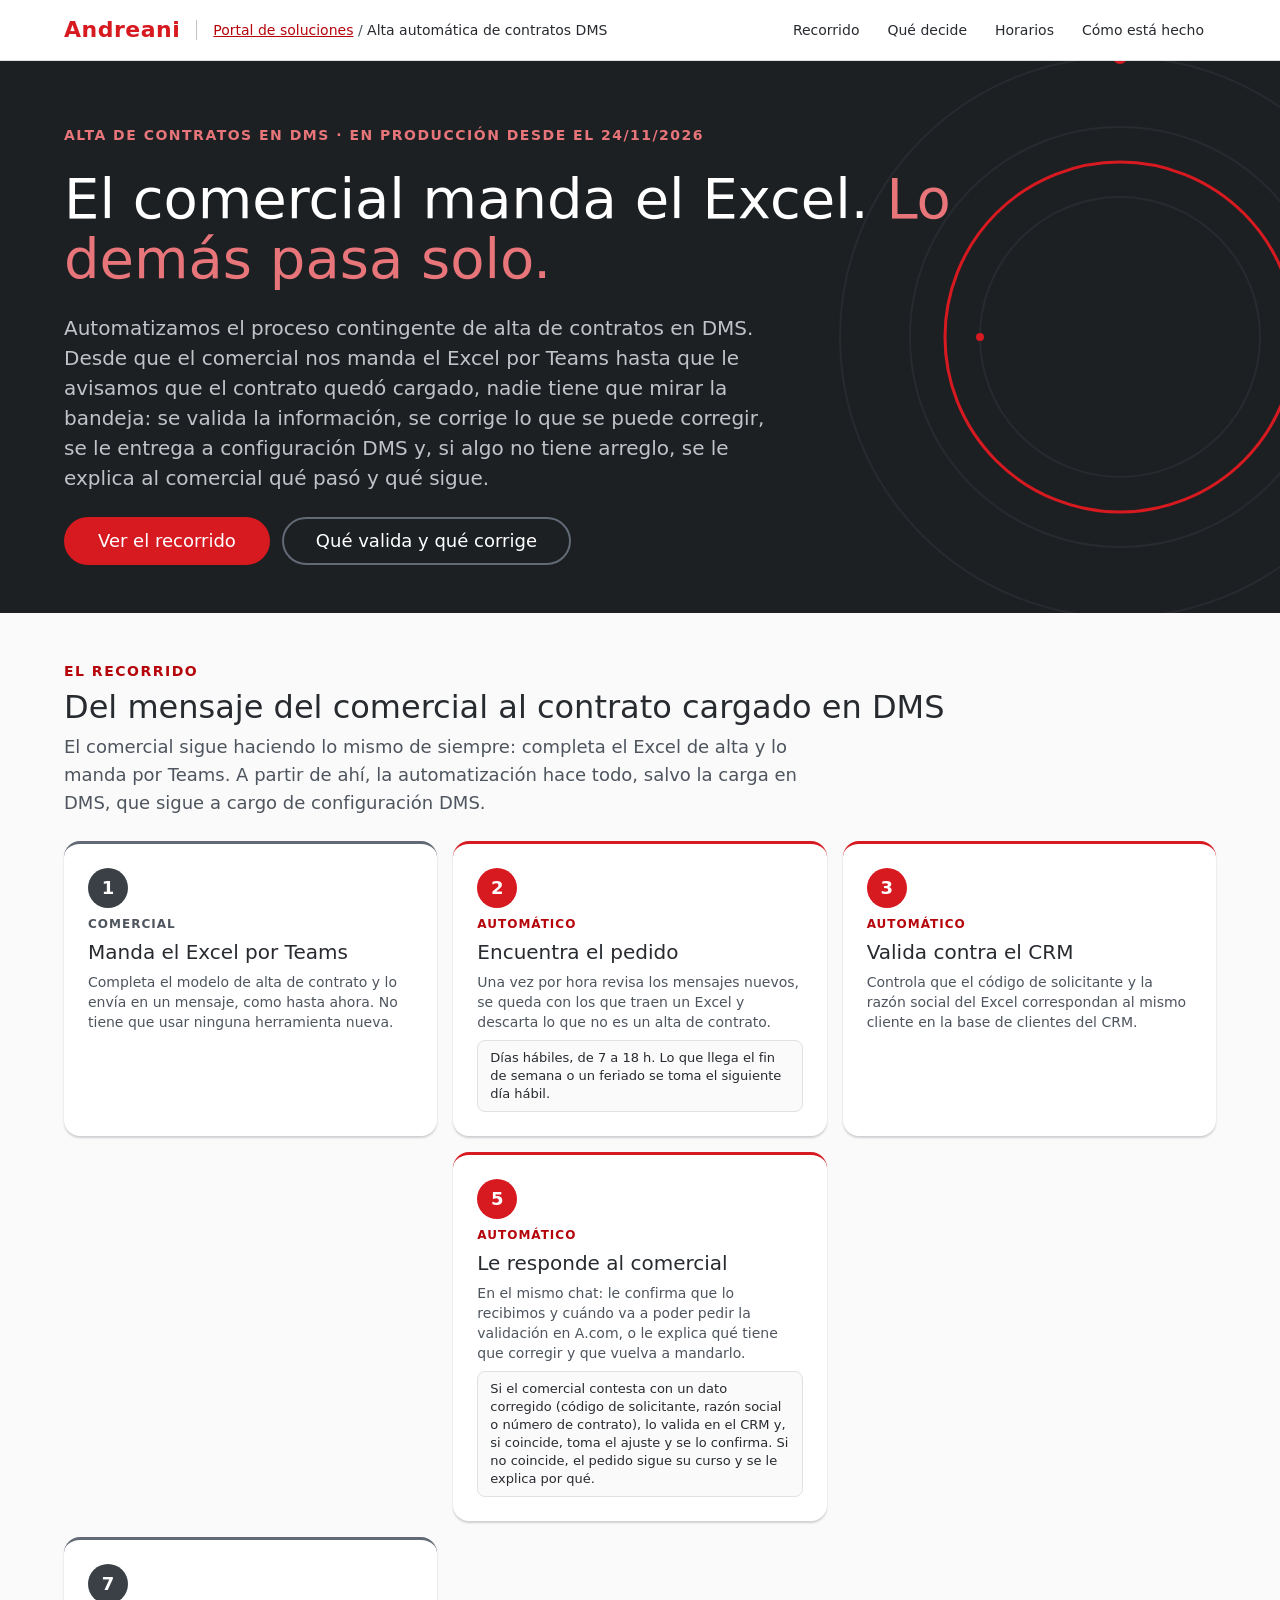
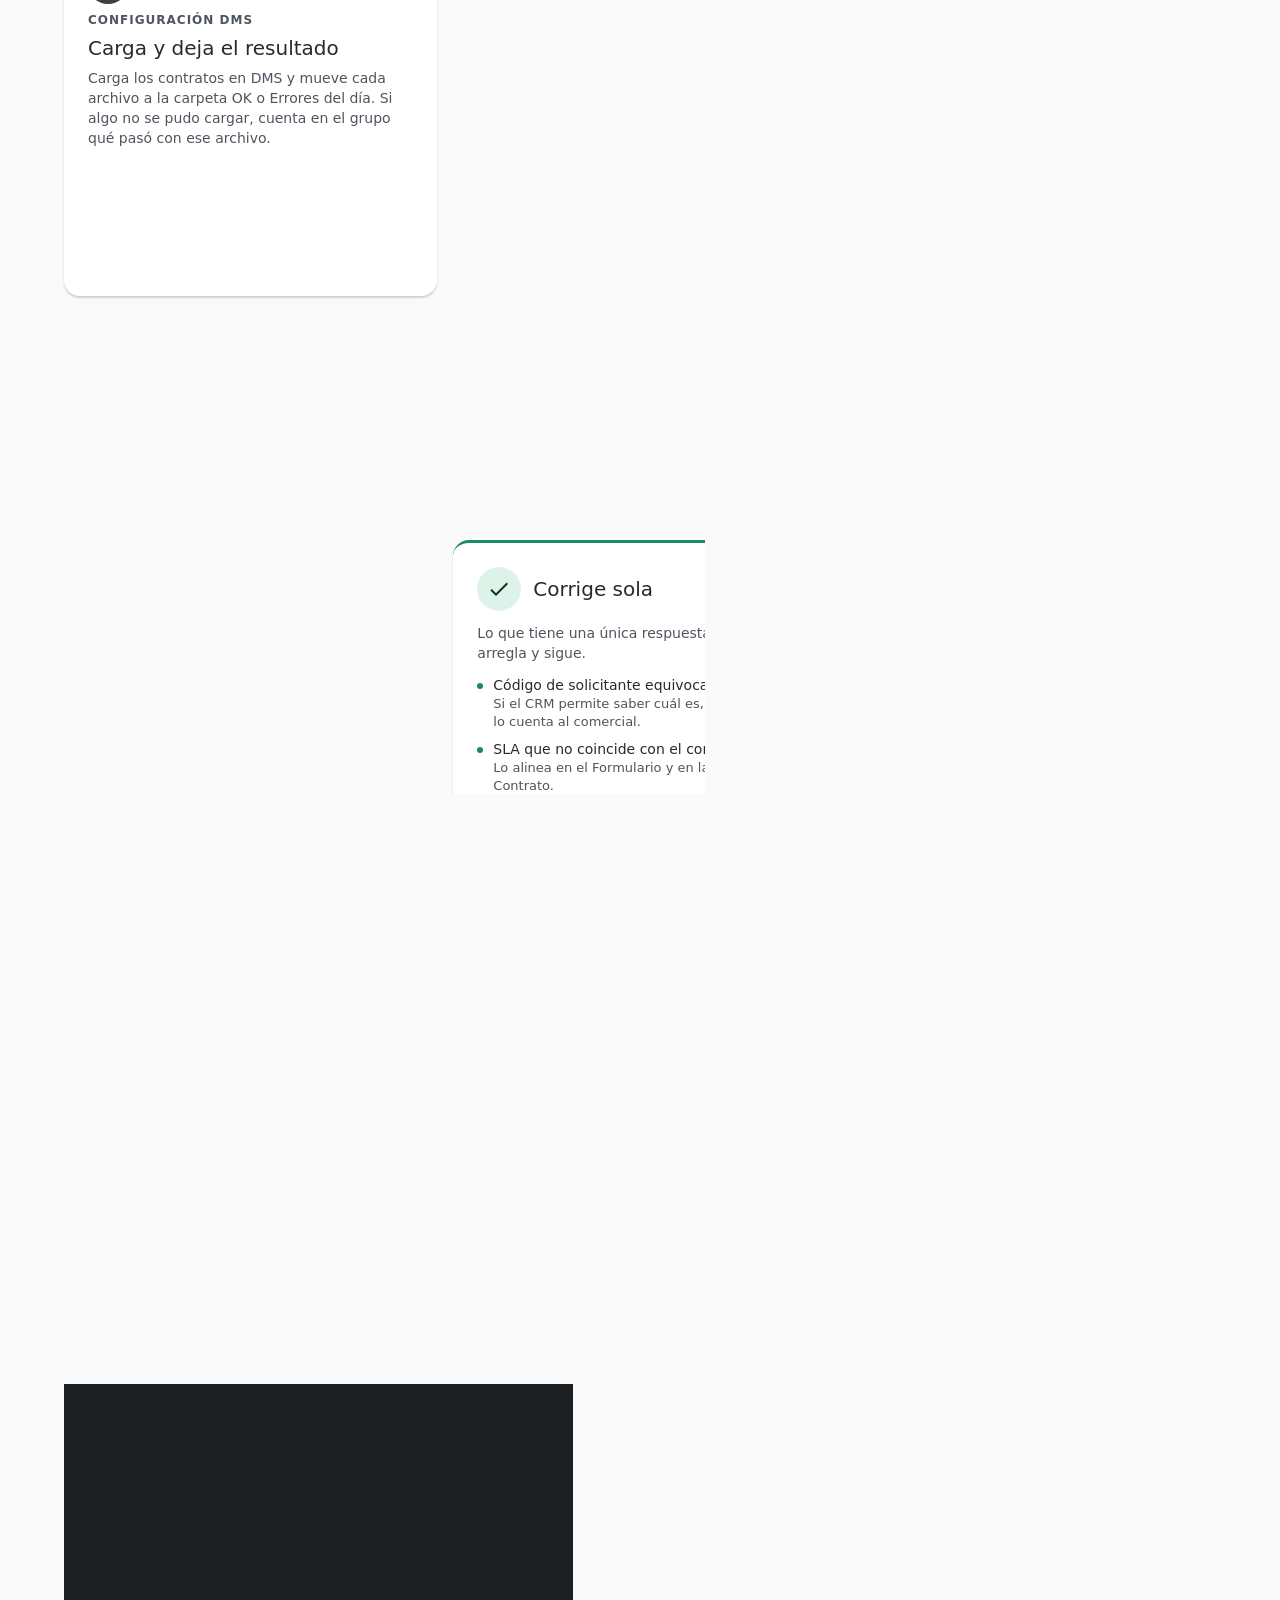
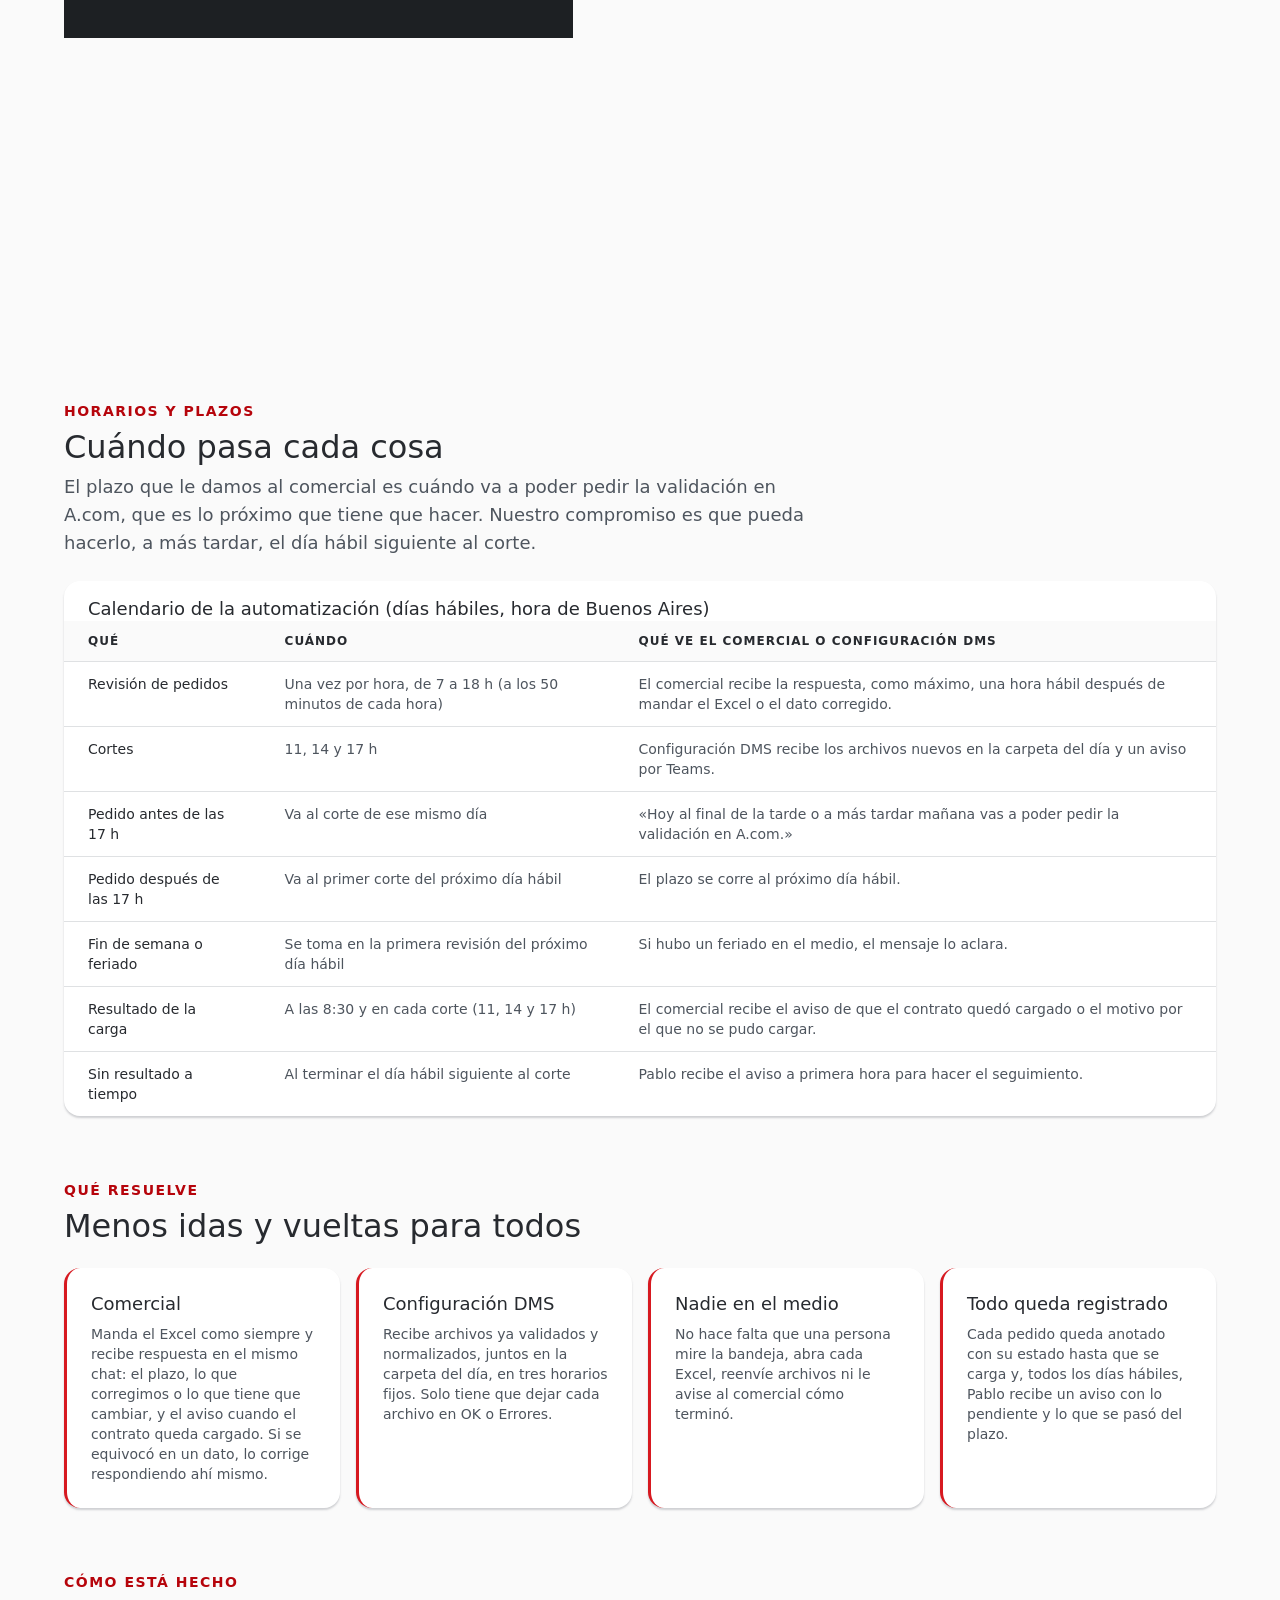
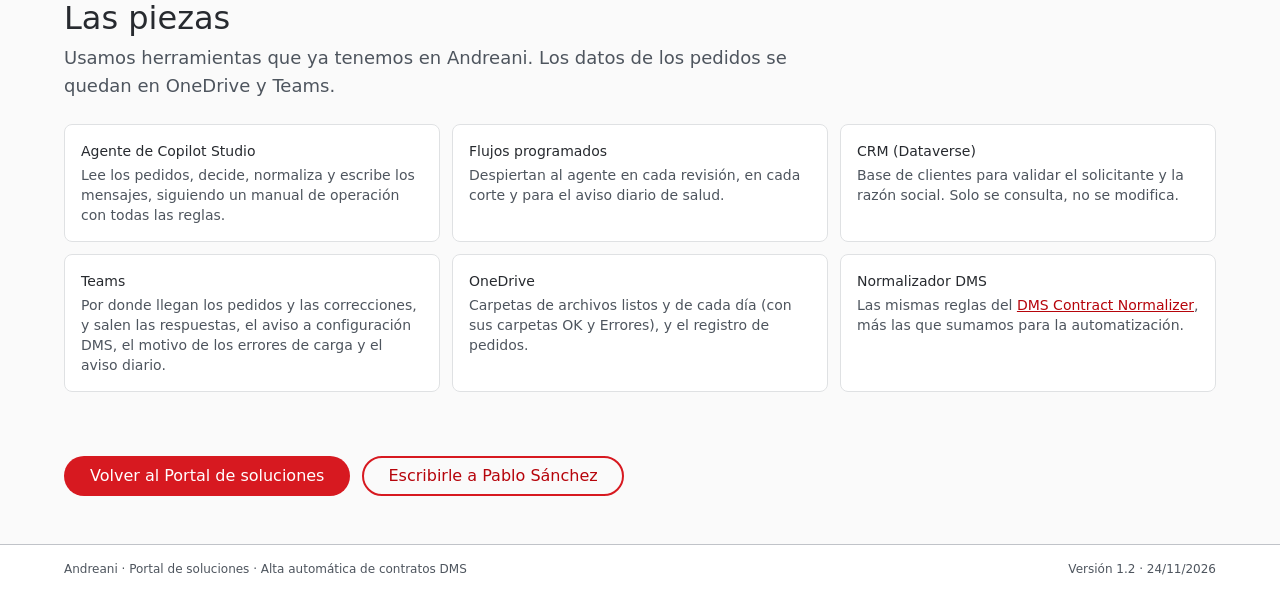
==== commit a57f85f5: "alta-contingente v1.2: correcciones del comercial respondiendo en el chat (D-136)" ====
--- a/alta-contingente/index.html
+++ b/alta-contingente/index.html
@@ -82,6 +82,7 @@
         <span class="paso-quien">Automático</span>
         <h3>Le responde al comercial</h3>
         <p>En el mismo chat: le confirma que lo recibimos y cuándo va a poder pedir la validación en A.com, o le explica qué tiene que corregir y que vuelva a mandarlo.</p>
+        <p class="cuando">Si el comercial contesta con un dato corregido (código de solicitante, razón social o número de contrato), lo valida en el CRM y, si coincide, toma el ajuste y se lo confirma. Si no coincide, el pedido sigue su curso y se le explica por qué.</p>
       </li>
       <li class="paso rev">
         <span class="paso-num" aria-hidden="true">6</span>
@@ -122,6 +123,7 @@
           <li>Que el cliente esté en el maestro de datos<span>Si el cliente no tiene número de SAP, lo avisa.</span></li>
           <li>Errores de fórmula en las hojas<span>Nunca le llega a configuración DMS un archivo con #¡REF!.</span></li>
           <li>Reenvíos del mismo contrato<span>Vale la última versión que mandó el comercial.</span></li>
+          <li>Datos que el comercial corrige en el chat<span>Solo los toma si coinciden en el CRM.</span></li>
         </ul>
       </article>
       <article class="col corrige rev">
@@ -145,7 +147,7 @@
           <li>Datos obligatorios que faltan o no son válidos<span>Le dice cuáles, en lenguaje simple.</span></li>
           <li>Errores de carga en DMS que vienen del Excel<span>Con el motivo que informa configuración DMS.</span></li>
         </ul>
-        <p>El comercial corrige el Excel y lo vuelve a mandar por el mismo chat. Los problemas técnicos no le llegan a él: le llegan a Pablo.</p>
+        <p>El comercial corrige el Excel y lo vuelve a mandar por el mismo chat; si lo que falla es el solicitante, la razón social o el contrato, alcanza con responder el dato correcto. Los problemas técnicos no le llegan a él: le llegan a Pablo.</p>
       </article>
     </div>
   </section>
@@ -161,6 +163,7 @@
       <div class="chat">
         <div class="burbuja ok"><span class="de">Al comercial · pedido tomado</span>🤖 Hola Ana, recibimos el pedido de Ejemplo S.A. (351000000) y ya lo enviamos a configurar. Hoy al final de la tarde o a más tardar mañana vas a poder pedir la validación en A.com. Corregimos el código de solicitante: el Excel decía 100001 y en el CRM es 100002.</div>
         <div class="burbuja error"><span class="de">Al comercial · pedido de cambio</span>🤖 Hola Juan, no pudimos tomar el pedido de Comercio Modelo S.R.L.: la hoja Contrato tiene errores de fórmula (#¡REF!). Corregilo en el Excel y volvé a enviarlo por acá.</div>
+        <div class="burbuja ok"><span class="de">Al comercial · ajuste tomado</span>🤖 Listo Sofía, tomamos el ajuste: solicitante 100004 (lo validamos en el CRM). Hoy al final de la tarde o a más tardar mañana vas a poder pedir la validación en A.com.</div>
         <div class="burbuja corte"><span class="de">A configuración DMS · corte</span>🤖 Hola, te paso 2 archivos para alta de contratos DMS: Alta de contrato DMS 351000000 100002 Ejemplo S.A.xlsx · Alta de contrato DMS 351000001 100003 Muestra S.A.xlsx. Carpeta: link a la carpeta del día.</div>
         <div class="burbuja ok"><span class="de">Al comercial · cargado en DMS</span>🤖 Hola Ana, el contrato 351000000 de Ejemplo S.A. ya está dado de alta en DMS. Ya podés pedir la validación en A.com.</div>
         <div class="burbuja error"><span class="de">Al comercial · no se pudo cargar</span>🤖 Hola Luis, el contrato 351000001 de Muestra S.A. todavía no se pudo dar de alta en DMS: el cliente no está dado de alta en el maestro de datos. Es un tema que está fuera de este proceso, así que no hace falta que reenvíes el Excel. Pablo ya está al tanto y te avisamos cuando quede cargado.</div>
@@ -179,7 +182,7 @@
         <caption>Calendario de la automatización (días hábiles, hora de Buenos Aires)</caption>
         <thead><tr><th scope="col">Qué</th><th scope="col">Cuándo</th><th scope="col">Qué ve el comercial o configuración DMS</th></tr></thead>
         <tbody>
-          <tr><th scope="row">Revisión de pedidos</th><td>Una vez por hora, de 7 a 18 h (a los 50 minutos de cada hora)</td><td>El comercial recibe la respuesta, como máximo, una hora hábil después de mandar el Excel.</td></tr>
+          <tr><th scope="row">Revisión de pedidos</th><td>Una vez por hora, de 7 a 18 h (a los 50 minutos de cada hora)</td><td>El comercial recibe la respuesta, como máximo, una hora hábil después de mandar el Excel o el dato corregido.</td></tr>
           <tr><th scope="row">Cortes</th><td>11, 14 y 17 h</td><td>Configuración DMS recibe los archivos nuevos en la carpeta del día y un aviso por Teams.</td></tr>
           <tr><th scope="row">Pedido antes de las 17 h</th><td>Va al corte de ese mismo día</td><td>«Hoy al final de la tarde o a más tardar mañana vas a poder pedir la validación en A.com.»</td></tr>
           <tr><th scope="row">Pedido después de las 17 h</th><td>Va al primer corte del próximo día hábil</td><td>El plazo se corre al próximo día hábil.</td></tr>
@@ -197,7 +200,7 @@
       <h2 id="t-resuelve">Menos idas y vueltas para todos</h2>
     </div>
     <div class="resuelve">
-      <div class="dato rev"><b>Comercial</b><span>Manda el Excel como siempre y recibe respuesta en el mismo chat: el plazo, lo que corregimos o lo que tiene que cambiar, y el aviso cuando el contrato queda cargado.</span></div>
+      <div class="dato rev"><b>Comercial</b><span>Manda el Excel como siempre y recibe respuesta en el mismo chat: el plazo, lo que corregimos o lo que tiene que cambiar, y el aviso cuando el contrato queda cargado. Si se equivocó en un dato, lo corrige respondiendo ahí mismo.</span></div>
       <div class="dato rev"><b>Configuración DMS</b><span>Recibe archivos ya validados y normalizados, juntos en la carpeta del día, en tres horarios fijos. Solo tiene que dejar cada archivo en OK o Errores.</span></div>
       <div class="dato rev"><b>Nadie en el medio</b><span>No hace falta que una persona mire la bandeja, abra cada Excel, reenvíe archivos ni le avise al comercial cómo terminó.</span></div>
       <div class="dato rev"><b>Todo queda registrado</b><span>Cada pedido queda anotado con su estado hasta que se carga y, todos los días hábiles, Pablo recibe un aviso con lo pendiente y lo que se pasó del plazo.</span></div>
@@ -214,7 +217,7 @@
       <li class="rev"><b>Agente de Copilot Studio</b>Lee los pedidos, decide, normaliza y escribe los mensajes, siguiendo un manual de operación con todas las reglas.</li>
       <li class="rev"><b>Flujos programados</b>Despiertan al agente en cada revisión, en cada corte y para el aviso diario de salud.</li>
       <li class="rev"><b>CRM (Dataverse)</b>Base de clientes para validar el solicitante y la razón social. Solo se consulta, no se modifica.</li>
-      <li class="rev"><b>Teams</b>Por donde llegan los pedidos y salen las respuestas, el aviso a configuración DMS, el motivo de los errores de carga y el aviso diario.</li>
+      <li class="rev"><b>Teams</b>Por donde llegan los pedidos y las correcciones, y salen las respuestas, el aviso a configuración DMS, el motivo de los errores de carga y el aviso diario.</li>
       <li class="rev"><b>OneDrive</b>Carpetas de archivos listos y de cada día (con sus carpetas OK y Errores), y el registro de pedidos.</li>
       <li class="rev"><b>Normalizador DMS</b>Las mismas reglas del <a href="https://pblsanchez.github.io/dms-contract-normalizer/" target="_blank" rel="noopener noreferrer">DMS Contract Normalizer<span class="sr"> (se abre en una pestaña nueva)</span></a>, más las que sumamos para la automatización.</li>
     </ul>
@@ -229,7 +232,7 @@
 <footer class="footer">
   <div class="footer-in">
     <span>Andreani · Portal de soluciones · Alta automática de contratos DMS</span>
-    <span>Versión 1.1 · <time datetime="2026-11-24">24/11/2026</time></span>
+    <span>Versión 1.2 · <time datetime="2026-11-24">24/11/2026</time></span>
   </div>
 </footer>
 
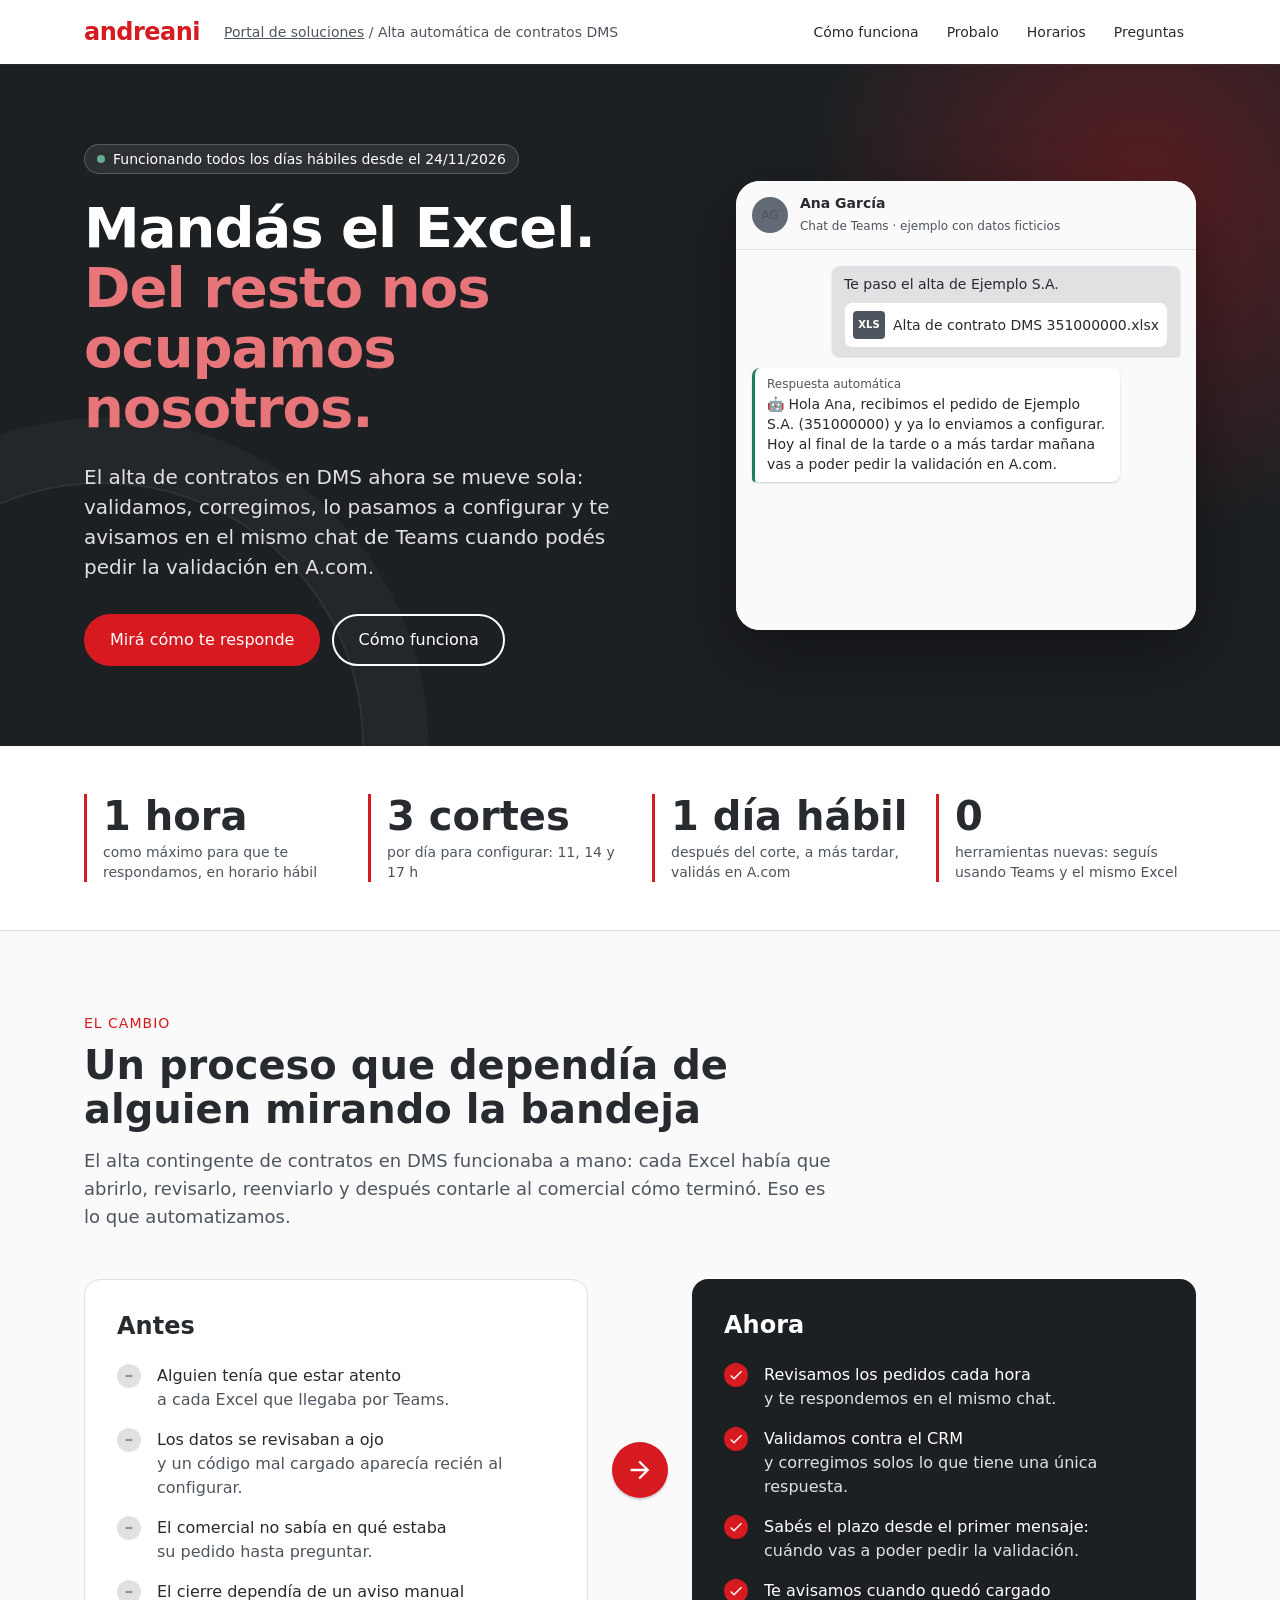
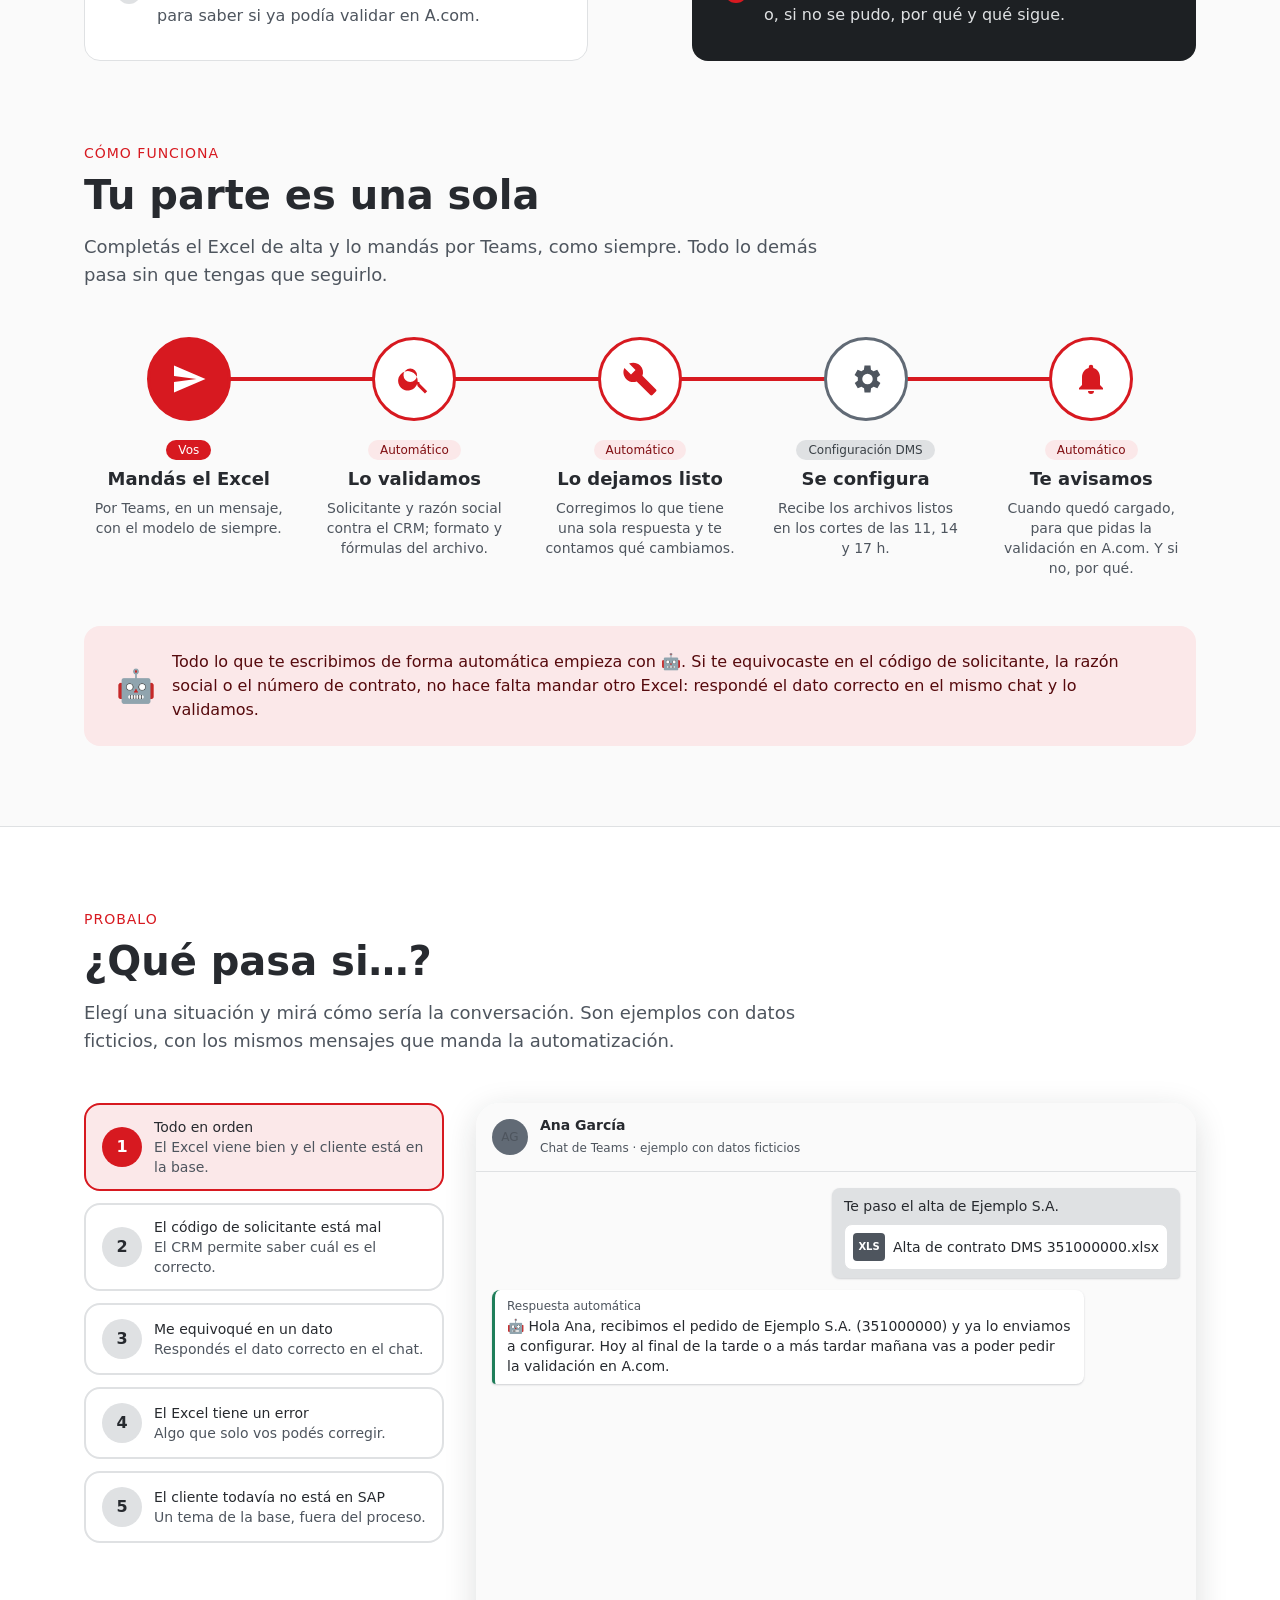
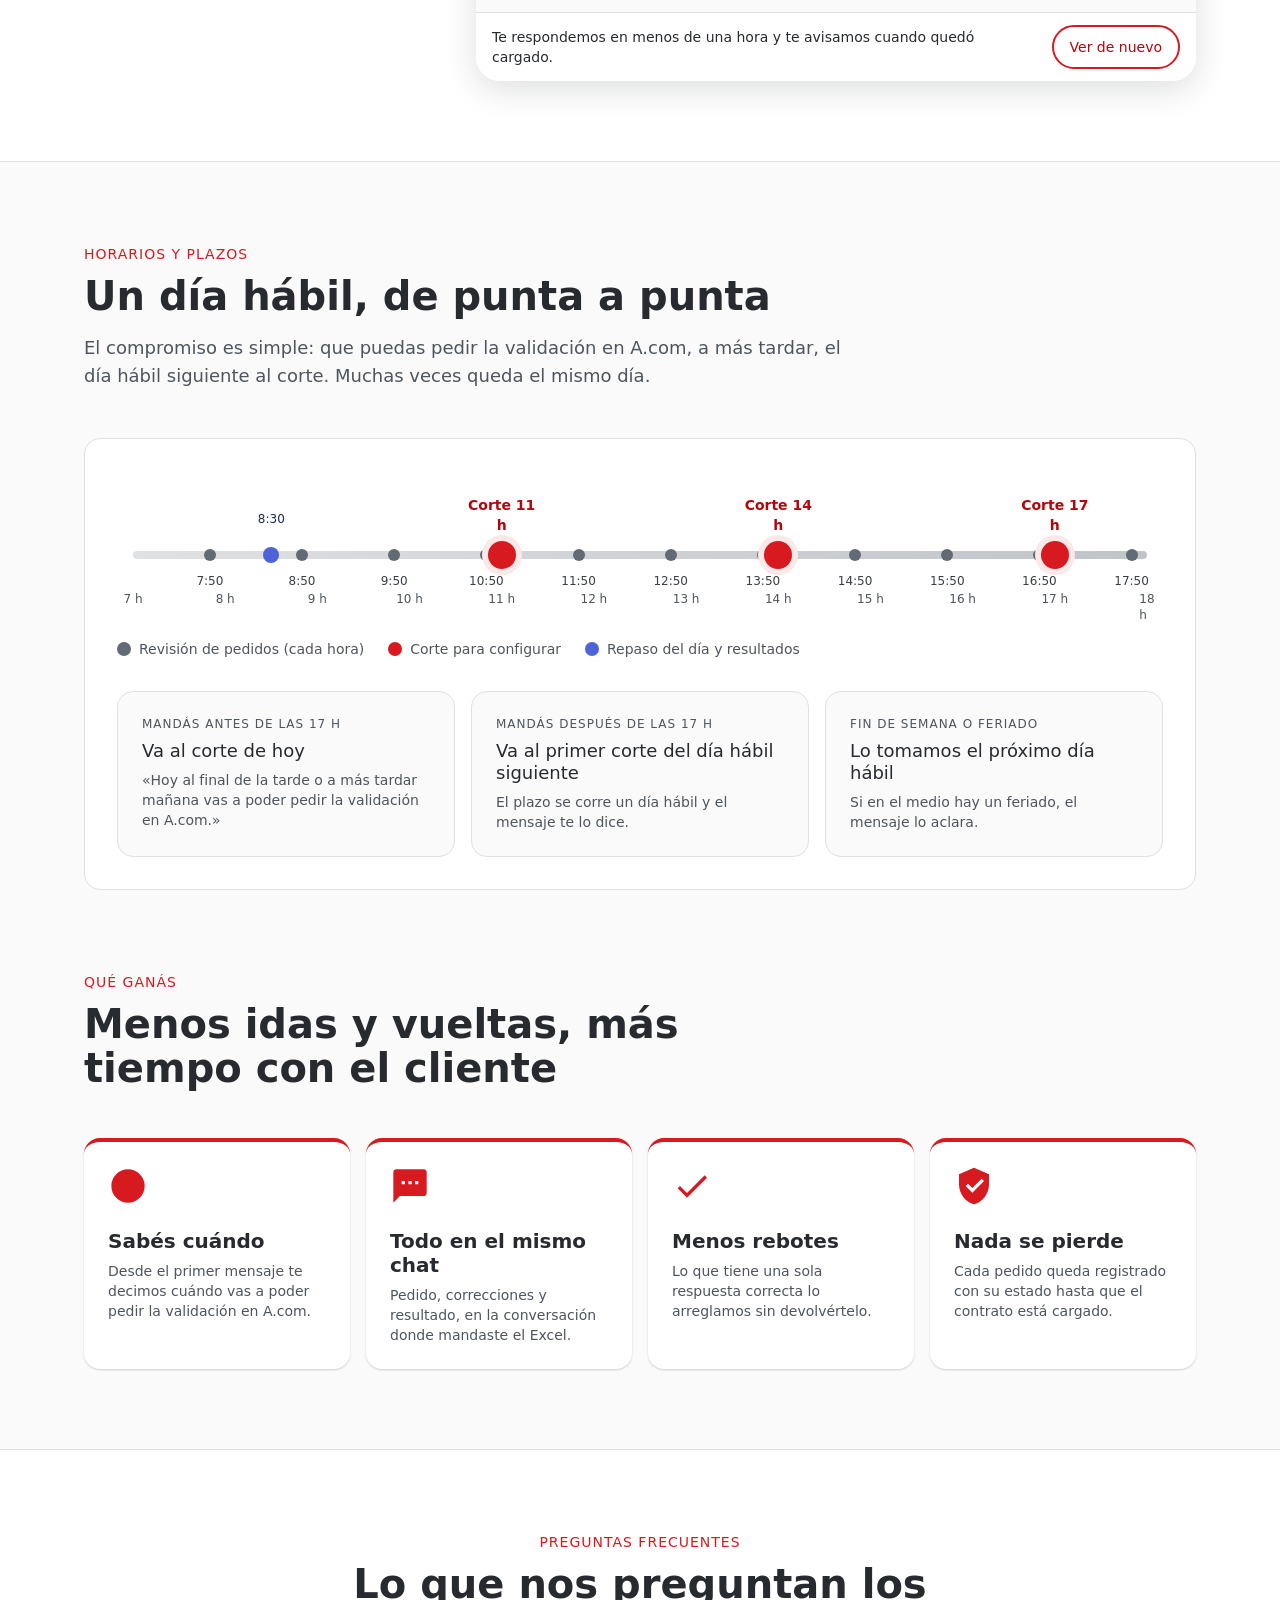
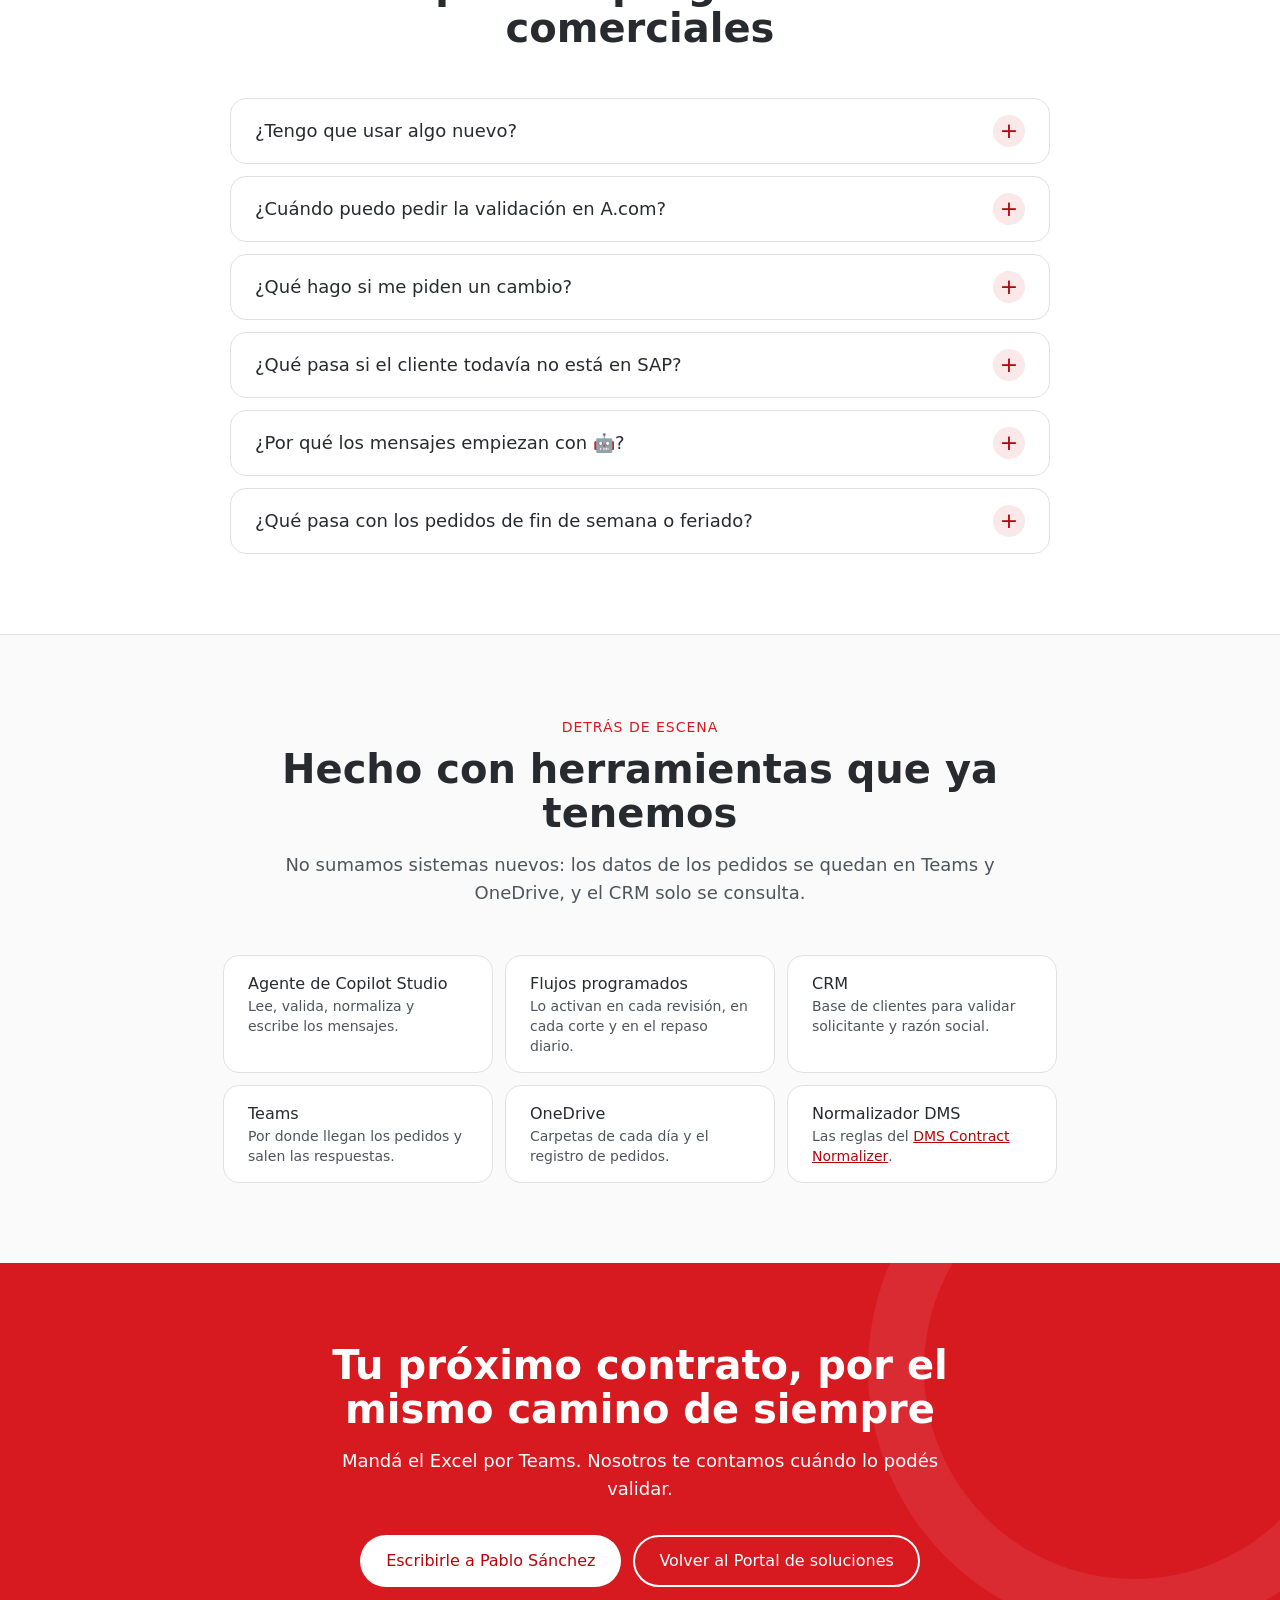
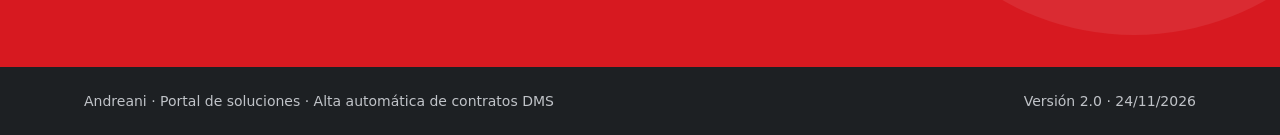
==== commit 083ef776: "alta-contingente v2.0: rediseño para audiencia comercial (T-026)" ====
--- a/alta-contingente/index.html
+++ b/alta-contingente/index.html
@@ -3,247 +3,601 @@
 <head>
 <meta charset="UTF-8">
 <meta name="viewport" content="width=device-width, initial-scale=1">
-<meta name="description" content="Cómo funciona el alta automática de contratos DMS: el comercial manda el Excel por Teams y el resto pasa solo - Andreani">
-<title>Alta automática de contratos DMS · Cómo funciona · Andreani</title>
+<meta name="description" content="Alta automática de contratos DMS: mandás el Excel por Teams, como siempre, y del resto nos ocupamos nosotros. Andreani">
+<title>Alta automática de contratos DMS · Andreani</title>
 <link rel="icon" href="../favicon.svg" type="image/svg+xml">
-<link rel="stylesheet" href="../portal.css?v=2.2">
-<link rel="stylesheet" href="alta.css?v=1.0">
-<script>document.documentElement.className += " js";</script>
+<style>
+:root{
+  --c-red-50:#fbe8e9;--c-red-100:#f7d1d2;--c-red-600:#d71920;--c-red-700:#b6040b;--c-red-800:#810f13;--c-red-900:#560a0d;
+  --c-gray-000:#ffffff;--c-gray-50:#fafafa;--c-gray-100:#dfe1e3;--c-gray-200:#c0c3c8;--c-gray-300:#a0a6ac;--c-gray-400:#818891;--c-gray-500:#616a75;--c-gray-600:#4e555e;--c-gray-700:#3a4046;--c-gray-800:#272a2f;--c-gray-900:#1d2023;
+  --c-color-bg:#fafafa;--c-color-surface:#ffffff;
+  --c-color-surface-primary:#d71920;--c-color-surface-primary-subtle:#fbe8e9;
+  --c-color-surface-success-subtle:#ddf3ea;--c-color-text-success:#1f7e5a;--c-color-text-success-strong:#0c3224;
+  --c-color-surface-info-subtle:#edeffb;--c-color-text-info:#4e63d7;--c-color-text-info-strong:#1f2856;
+  --c-color-surface-warning-subtle:#fdefe9;--c-color-text-warning-strong:#5d2810;--c-color-border-warning:#e86427;
+  --c-color-text-strong:#272a2f;--c-color-text:#4e555e;--c-color-text-inverse:#ffffff;
+  --c-color-border-subtle:#c0c3c8;
+  --c-border-radius-xsmall:4px;--c-border-radius-small:8px;--c-border-radius-medium:16px;--c-border-radius-large:24px;--c-border-radius-xlarge:99px;
+  --c-spacing-1:4px;--c-spacing-2:8px;--c-spacing-3:12px;--c-spacing-4:16px;--c-spacing-5:24px;--c-spacing-6:32px;--c-spacing-7:48px;--c-spacing-8:64px;--c-spacing-9:80px;
+  --c-font-family-headline:"Rubik","Roboto",system-ui,-apple-system,"Segoe UI",Arial,sans-serif;
+  --c-font-family-body:"Roboto",system-ui,-apple-system,"Segoe UI",Arial,sans-serif;
+  --shadow-bottom-subtle:0 1px 2px #4e555e40;--shadow-bottom-regular:0 2px 2px #4e555e40;
+  --shadow-focus-regular:0 0 0 3px #ffffff,0 0 0 6px #d71920;
+  --ancho:1160px
+}
+*{box-sizing:border-box}
+html{scroll-behavior:smooth}
+body{margin:0;background:var(--c-color-bg);color:var(--c-color-text);font:400 16px/24px var(--c-font-family-body)}
+h1,h2,h3,h4{font-family:var(--c-font-family-headline);color:var(--c-color-text-strong);margin:0}
+p{margin:0}
+a{color:var(--c-red-700)}
+:focus-visible{outline:2px solid transparent;box-shadow:var(--shadow-focus-regular);border-radius:var(--c-border-radius-xsmall)}
+.sr{position:absolute;width:1px;height:1px;overflow:hidden;clip:rect(0 0 0 0);white-space:nowrap}
+.skip{position:absolute;left:var(--c-spacing-4);top:-60px;background:var(--c-gray-900);color:#fff;padding:var(--c-spacing-2) var(--c-spacing-4);border-radius:var(--c-border-radius-small);z-index:50}
+.skip:focus{top:var(--c-spacing-4)}
+.in{max-width:var(--ancho);margin:0 auto;padding:0 var(--c-spacing-5)}
+section{scroll-margin-top:72px}
+
+/* header */
+.hd{position:sticky;top:0;z-index:30;background:#fff;box-shadow:var(--shadow-bottom-subtle)}
+.hd .in{display:flex;align-items:center;gap:var(--c-spacing-5);min-height:64px}
+.logo{font:900 24px/28px var(--c-font-family-headline);color:var(--c-red-600);text-decoration:none;letter-spacing:-.5px}
+.ruta{font-size:14px;line-height:20px;color:var(--c-gray-600)}
+.ruta a{color:var(--c-gray-600)}
+.hd nav{margin-left:auto;display:flex;gap:var(--c-spacing-1)}
+.hd nav a{color:var(--c-color-text-strong);text-decoration:none;font-weight:500;font-size:14px;line-height:20px;padding:var(--c-spacing-2) var(--c-spacing-3);border-radius:var(--c-border-radius-xlarge)}
+.hd nav a:hover{background:var(--c-red-50);color:var(--c-red-700)}
+
+/* buttons */
+.btn{display:inline-flex;align-items:center;justify-content:center;gap:var(--c-spacing-2);min-height:48px;padding:var(--c-spacing-3) var(--c-spacing-5);border-radius:var(--c-border-radius-xlarge);font:500 16px/24px var(--c-font-family-body);text-decoration:none;border:2px solid transparent;cursor:pointer}
+.btn-p{background:var(--c-red-600);color:#fff}
+.btn-p:hover{background:var(--c-red-700)}
+.btn-s{background:transparent;color:var(--c-red-700);border-color:var(--c-red-600)}
+.btn-s:hover{background:var(--c-red-50)}
+.btn-w{background:#fff;color:var(--c-red-700)}
+.btn-w:hover{background:var(--c-red-50)}
+.btn-o{background:transparent;color:#fff;border-color:#fff}
+.btn-o:hover{background:#ffffff1f}
+
+.eyebrow{display:inline-block;font:500 14px/20px var(--c-font-family-body);letter-spacing:1px;text-transform:uppercase;color:var(--c-red-600)}
+.sec{padding:var(--c-spacing-9) 0}
+.sec-h{max-width:760px;margin-bottom:var(--c-spacing-7)}
+.sec-h h2{font-size:40px;line-height:44px;margin:var(--c-spacing-2) 0 var(--c-spacing-4)}
+.sec-h p{font-size:18px;line-height:28px}
+.centro{text-align:center;margin-left:auto;margin-right:auto}
+
+/* hero */
+.hero{position:relative;overflow:hidden;background:var(--c-gray-900);color:#fff}
+.hero:before{content:"";position:absolute;right:-220px;top:-220px;width:720px;height:720px;border-radius:50%;background:radial-gradient(circle,#d7192055 0,#d7192000 65%)}
+.hero:after{content:"";position:absolute;left:-160px;bottom:-260px;width:520px;height:520px;border-radius:50%;border:2px solid #ffffff14;box-shadow:0 0 0 64px #ffffff08}
+.hero .in{position:relative;z-index:1;display:grid;grid-template-columns:1.05fr .95fr;gap:var(--c-spacing-8);align-items:center;padding-top:var(--c-spacing-9);padding-bottom:var(--c-spacing-9)}
+.pill{display:inline-flex;align-items:center;gap:var(--c-spacing-2);background:#ffffff14;border:1px solid #ffffff33;color:#fff;border-radius:var(--c-border-radius-xlarge);padding:var(--c-spacing-1) var(--c-spacing-3);font-size:14px;line-height:20px}
+.pill i{width:8px;height:8px;border-radius:50%;background:#66ad92;box-shadow:0 0 0 0 #66ad92;animation:pulso 2s infinite}
+@keyframes pulso{70%{box-shadow:0 0 0 8px #66ad9200}100%{box-shadow:0 0 0 0 #66ad9200}}
+.hero h1{color:#fff;font-size:56px;line-height:60px;letter-spacing:-1px;margin:var(--c-spacing-5) 0}
+.hero h1 em{font-style:normal;color:#e77579}
+.hero .bajada{font-size:20px;line-height:30px;color:var(--c-gray-100);max-width:560px}
+.cta{display:flex;flex-wrap:wrap;gap:var(--c-spacing-3);margin-top:var(--c-spacing-6)}
+
+/* teams mock */
+.tel{background:#fff;color:var(--c-color-text-strong);border-radius:var(--c-border-radius-large);box-shadow:0 24px 64px #00000066;overflow:hidden;max-width:460px;margin-left:auto;width:100%}
+.tel-top{display:flex;align-items:center;gap:var(--c-spacing-3);padding:var(--c-spacing-3) var(--c-spacing-4);background:var(--c-gray-50);border-bottom:1px solid var(--c-gray-100)}
+.av{flex:none;width:36px;height:36px;border-radius:50%;display:grid;place-items:center;font:500 14px/1 var(--c-font-family-body);color:#fff;background:var(--c-gray-500)}
+.av.bot{background:var(--c-red-600)}
+.tel-top b{display:block;font-size:14px;line-height:20px}
+.tel-top span{font-size:12px;line-height:16px;color:var(--c-gray-600)}
+.chat{display:flex;flex-direction:column;gap:var(--c-spacing-3);padding:var(--c-spacing-4);min-height:380px;background:#fafafa}
+.m{max-width:86%;padding:var(--c-spacing-2) var(--c-spacing-3);border-radius:var(--c-border-radius-small);font-size:14px;line-height:20px;box-shadow:var(--shadow-bottom-subtle);animation:entra .35s ease-out both}
+.m small{display:block;font-size:12px;line-height:16px;color:var(--c-gray-600);margin-bottom:2px}
+.m.yo{align-self:flex-end;background:var(--c-gray-100);border-bottom-right-radius:var(--c-border-radius-xsmall)}
+.m.bot{align-self:flex-start;background:#fff;border-left:3px solid var(--c-red-600);border-bottom-left-radius:var(--c-border-radius-xsmall)}
+.m.bot.ok{border-left-color:var(--c-color-text-success)}
+.m.bot.cambio{border-left-color:var(--c-color-border-warning)}
+.m.bot.info{border-left-color:var(--c-color-text-info)}
+.m.sys{align-self:center;box-shadow:none;background:var(--c-gray-100);color:var(--c-gray-700);border-radius:var(--c-border-radius-xlarge);font-size:12px;line-height:16px;padding:var(--c-spacing-1) var(--c-spacing-3);text-align:center}
+.adj{display:flex;align-items:center;gap:var(--c-spacing-2);margin-top:var(--c-spacing-2);background:#fff;border:1px solid var(--c-gray-100);border-radius:var(--c-border-radius-small);padding:var(--c-spacing-2)}
+.adj:before{content:"XLS";flex:none;width:32px;height:28px;border-radius:var(--c-border-radius-xsmall);background:var(--c-gray-600);color:#fff;font:700 10px/28px var(--c-font-family-body);text-align:center}
+.typing{align-self:flex-start;display:flex;gap:4px;padding:var(--c-spacing-3);background:#fff;border-radius:var(--c-border-radius-small);box-shadow:var(--shadow-bottom-subtle)}
+.typing i{width:6px;height:6px;border-radius:50%;background:var(--c-gray-400);animation:tip 1s infinite}
+.typing i:nth-child(2){animation-delay:.15s}.typing i:nth-child(3){animation-delay:.3s}
+@keyframes tip{50%{transform:translateY(-4px);background:var(--c-red-600)}}
+@keyframes entra{from{opacity:0;transform:translateY(8px)}to{opacity:1;transform:none}}
+
+/* numeros */
+.nums{background:#fff;border-bottom:1px solid var(--c-gray-100)}
+.nums ul{list-style:none;margin:0 auto;padding:var(--c-spacing-7) var(--c-spacing-5);max-width:var(--ancho);display:grid;grid-template-columns:repeat(4,1fr);gap:var(--c-spacing-5)}
+.nums li{border-left:3px solid var(--c-red-600);padding-left:var(--c-spacing-4)}
+.nums b{display:block;font:700 40px/44px var(--c-font-family-headline);color:var(--c-color-text-strong)}
+.nums span{display:block;font-size:14px;line-height:20px;color:var(--c-gray-600);margin-top:var(--c-spacing-1)}
+
+/* antes / ahora */
+.vs{display:grid;grid-template-columns:1fr auto 1fr;gap:var(--c-spacing-5);align-items:stretch}
+.vs-col{border-radius:var(--c-border-radius-medium);padding:var(--c-spacing-6)}
+.vs-col h3{font-size:24px;line-height:28px;margin-bottom:var(--c-spacing-5);display:flex;align-items:center;gap:var(--c-spacing-3)}
+.vs-col ul{list-style:none;margin:0;padding:0;display:grid;gap:var(--c-spacing-4)}
+.vs-col li{display:grid;grid-template-columns:28px 1fr;gap:var(--c-spacing-3);font-size:16px;line-height:24px}
+.vs-col li b{display:block;color:var(--c-color-text-strong);font-weight:500}
+.antes{background:#fff;border:1px solid var(--c-gray-100)}
+.antes li:before{content:"";width:24px;height:24px;border-radius:50%;background:var(--c-gray-100) url("data:image/svg+xml,%3Csvg xmlns='http://www.w3.org/2000/svg' viewBox='0 0 24 24'%3E%3Cpath fill='%23616a75' d='M7 11h10v2H7z'/%3E%3C/svg%3E") center/16px no-repeat}
+.ahora{background:var(--c-gray-900);color:var(--c-gray-100)}
+.ahora h3,.ahora li b{color:#fff}
+.ahora li:before{content:"";width:24px;height:24px;border-radius:50%;background:var(--c-red-600) url("data:image/svg+xml,%3Csvg xmlns='http://www.w3.org/2000/svg' viewBox='0 0 24 24'%3E%3Cpath fill='%23fff' d='M9 16.2 4.8 12l-1.4 1.4L9 19 21 7l-1.4-1.4z'/%3E%3C/svg%3E") center/16px no-repeat}
+.flecha{display:grid;place-items:center}
+.flecha span{width:56px;height:56px;border-radius:50%;background:var(--c-red-600);display:grid;place-items:center;box-shadow:var(--shadow-bottom-regular)}
+
+/* recorrido */
+.ruta-wrap{position:relative}
+.etapas{list-style:none;margin:0;padding:0;display:grid;grid-template-columns:repeat(5,1fr);gap:var(--c-spacing-4);position:relative}
+.etapas:before{content:"";position:absolute;left:10%;right:10%;top:40px;height:4px;background:var(--c-gray-100);border-radius:2px}
+.etapas:after{content:"";position:absolute;left:10%;top:40px;height:4px;width:0;background:var(--c-red-600);border-radius:2px;transition:width 1.6s ease-out}
+.etapas.on:after{width:80%}
+.etapa{position:relative;text-align:center;padding:0 var(--c-spacing-2)}
+.etapa .ic{position:relative;z-index:1;width:84px;height:84px;margin:0 auto var(--c-spacing-4);border-radius:50%;display:grid;place-items:center;background:#fff;border:3px solid var(--c-red-600);color:var(--c-red-600)}
+.etapa.vos .ic{background:var(--c-red-600);color:#fff}
+.etapa.dms .ic{border-color:var(--c-gray-500);color:var(--c-gray-600)}
+.etapa .ic svg{width:36px;height:36px}
+.tag{display:inline-block;border-radius:var(--c-border-radius-xlarge);padding:2px var(--c-spacing-3);font-size:12px;line-height:16px;font-weight:500;margin-bottom:var(--c-spacing-2);background:var(--c-gray-100);color:var(--c-gray-700)}
+.vos .tag{background:var(--c-red-600);color:#fff}
+.auto .tag{background:var(--c-red-50);color:var(--c-red-800)}
+.etapa h3{font-size:18px;line-height:22px;margin-bottom:var(--c-spacing-2)}
+.etapa p{font-size:14px;line-height:20px}
+.nota{margin-top:var(--c-spacing-7);display:flex;gap:var(--c-spacing-4);align-items:center;background:var(--c-red-50);border-radius:var(--c-border-radius-medium);padding:var(--c-spacing-5) var(--c-spacing-6);color:var(--c-red-900)}
+.nota b{font:700 32px/36px var(--c-font-family-headline);color:var(--c-red-700)}
+
+/* simulador */
+.sim-sec{background:#fff;border-top:1px solid var(--c-gray-100);border-bottom:1px solid var(--c-gray-100)}
+.sim{display:grid;grid-template-columns:360px 1fr;gap:var(--c-spacing-6);align-items:start}
+.casos{display:grid;gap:var(--c-spacing-3)}
+.caso{display:grid;grid-template-columns:40px 1fr;gap:var(--c-spacing-3);align-items:center;text-align:left;width:100%;min-height:72px;padding:var(--c-spacing-3) var(--c-spacing-4);background:#fff;border:2px solid var(--c-gray-100);border-radius:var(--c-border-radius-medium);font:inherit;color:inherit;cursor:pointer}
+.caso:hover{border-color:var(--c-gray-300)}
+.caso[aria-selected="true"]{border-color:var(--c-red-600);background:var(--c-red-50)}
+.caso .n{width:40px;height:40px;border-radius:50%;display:grid;place-items:center;background:var(--c-gray-100);font:700 16px/1 var(--c-font-family-headline);color:var(--c-color-text-strong)}
+.caso[aria-selected="true"] .n{background:var(--c-red-600);color:#fff}
+.caso b{display:block;color:var(--c-color-text-strong);font-weight:500}
+.caso span{display:block;font-size:14px;line-height:20px;color:var(--c-gray-600)}
+.sim .tel{max-width:none;margin:0;box-shadow:0 8px 32px #1d202326}
+.sim .chat{min-height:440px}
+.sim-pie{display:flex;justify-content:space-between;align-items:center;gap:var(--c-spacing-3);padding:var(--c-spacing-3) var(--c-spacing-4);border-top:1px solid var(--c-gray-100);background:#fff}
+.sim-pie p{font-size:14px;line-height:20px;color:var(--c-color-text-strong)}
+.repetir{min-height:40px;padding:var(--c-spacing-2) var(--c-spacing-4);font-size:14px}
+
+/* dia */
+.dia{background:#fff;border:1px solid var(--c-gray-100);border-radius:var(--c-border-radius-medium);padding:var(--c-spacing-6)}
+.eje{position:relative;height:120px;margin:var(--c-spacing-5) var(--c-spacing-4) 0}
+.eje .barra{position:absolute;left:0;right:0;top:56px;height:8px;border-radius:4px;background:linear-gradient(90deg,var(--c-gray-100),var(--c-gray-200))}
+.hito{position:absolute;top:0;transform:translateX(-50%);text-align:center;width:72px}
+.hito i{display:block;margin:0 auto;border-radius:50%}
+.hito.rev-h i{width:12px;height:12px;background:var(--c-gray-500);margin-top:54px}
+.hito.corte i{width:28px;height:28px;background:var(--c-red-600);margin-top:46px;box-shadow:0 0 0 6px var(--c-red-50)}
+.hito.salud i{width:16px;height:16px;background:var(--c-color-text-info);margin-top:52px}
+.hito b{position:absolute;left:0;right:0;font-size:12px;line-height:16px;color:var(--c-gray-700);font-weight:500}
+.hito.rev-h b{top:78px}
+.hito.corte b{top:0;color:var(--c-red-700);font-size:14px;line-height:20px;font-weight:700}
+.hito.salud b{top:16px;color:var(--c-color-text-info-strong)}
+.hora{position:absolute;top:96px;transform:translateX(-50%);font-size:12px;line-height:16px;color:var(--c-gray-600)}
+.leyenda{display:flex;flex-wrap:wrap;gap:var(--c-spacing-5);margin-top:var(--c-spacing-5);font-size:14px;line-height:20px}
+.leyenda span{display:inline-flex;align-items:center;gap:var(--c-spacing-2)}
+.leyenda i{width:14px;height:14px;border-radius:50%;display:inline-block}
+.plazos{display:grid;grid-template-columns:repeat(3,1fr);gap:var(--c-spacing-4);margin-top:var(--c-spacing-6)}
+.plazo{border-radius:var(--c-border-radius-medium);padding:var(--c-spacing-5);background:var(--c-color-bg);border:1px solid var(--c-gray-100)}
+.plazo small{display:block;font-size:12px;line-height:16px;text-transform:uppercase;letter-spacing:1px;color:var(--c-gray-600);margin-bottom:var(--c-spacing-2)}
+.plazo b{display:block;font:500 18px/22px var(--c-font-family-headline);color:var(--c-color-text-strong);margin-bottom:var(--c-spacing-2)}
+.plazo p{font-size:14px;line-height:20px}
+
+/* beneficios */
+.bens{display:grid;grid-template-columns:repeat(4,1fr);gap:var(--c-spacing-4)}
+.ben{background:#fff;border-radius:var(--c-border-radius-medium);padding:var(--c-spacing-5);box-shadow:var(--shadow-bottom-subtle);border-top:4px solid var(--c-red-600);transition:transform .2s}
+.ben:hover{transform:translateY(-4px)}
+.ben svg{width:40px;height:40px;color:var(--c-red-600);margin-bottom:var(--c-spacing-4)}
+.ben h3{font-size:20px;line-height:24px;margin-bottom:var(--c-spacing-2)}
+.ben p{font-size:14px;line-height:20px}
+
+/* faq */
+.faq{max-width:820px;margin:0 auto;display:grid;gap:var(--c-spacing-3)}
+.faq details{background:#fff;border:1px solid var(--c-gray-100);border-radius:var(--c-border-radius-medium)}
+.faq summary{list-style:none;cursor:pointer;display:flex;justify-content:space-between;align-items:center;gap:var(--c-spacing-4);min-height:56px;padding:var(--c-spacing-4) var(--c-spacing-5);font:500 18px/22px var(--c-font-family-headline);color:var(--c-color-text-strong)}
+.faq summary::-webkit-details-marker{display:none}
+.faq summary:after{content:"+";flex:none;width:32px;height:32px;border-radius:50%;display:grid;place-items:center;background:var(--c-red-50);color:var(--c-red-700);font:500 22px/1 var(--c-font-family-body)}
+.faq details[open] summary:after{content:"\2212"}
+.faq details p{padding:0 var(--c-spacing-5) var(--c-spacing-5)}
+
+/* detras */
+.piezas{display:flex;flex-wrap:wrap;gap:var(--c-spacing-3);justify-content:center}
+.pz{display:inline-flex;flex-direction:column;align-items:flex-start;background:#fff;border:1px solid var(--c-gray-100);border-radius:var(--c-border-radius-medium);padding:var(--c-spacing-4) var(--c-spacing-5);max-width:270px}
+.pz b{color:var(--c-color-text-strong);font-weight:500}
+.pz span{font-size:14px;line-height:20px}
+
+/* final */
+.final{background:var(--c-red-600);color:#fff;position:relative;overflow:hidden}
+.final:before{content:"";position:absolute;right:-120px;top:-160px;width:420px;height:420px;border-radius:50%;border:56px solid #ffffff14}
+.final .in{position:relative;padding-top:var(--c-spacing-9);padding-bottom:var(--c-spacing-9);text-align:center}
+.final h2{color:#fff;font-size:40px;line-height:44px;max-width:760px;margin:0 auto var(--c-spacing-4)}
+.final p{font-size:18px;line-height:28px;max-width:640px;margin:0 auto}
+.final .cta{justify-content:center}
+.ft{background:var(--c-gray-900);color:var(--c-gray-200);font-size:14px;line-height:20px}
+.ft .in{display:flex;flex-wrap:wrap;justify-content:space-between;gap:var(--c-spacing-3);padding-top:var(--c-spacing-5);padding-bottom:var(--c-spacing-5)}
+
+/* aparicion */
+.js .rev{opacity:0;transform:translateY(24px);transition:opacity .6s ease-out,transform .6s ease-out}
+.js .rev.on{opacity:1;transform:none}
+
+@media (max-width:1023px){
+  .hero .in{grid-template-columns:1fr;gap:var(--c-spacing-7)}
+  .hero h1{font-size:40px;line-height:44px}
+  .tel{margin:0 auto}
+  .sec-h h2,.final h2{font-size:28px;line-height:32px}
+  .nums ul{grid-template-columns:repeat(2,1fr)}
+  .vs{grid-template-columns:1fr}
+  .flecha span{transform:rotate(90deg)}
+  .etapas{grid-template-columns:1fr;gap:var(--c-spacing-5)}
+  .etapas:before,.etapas:after{display:none}
+  .etapa{display:grid;grid-template-columns:72px 1fr;gap:var(--c-spacing-4);text-align:left}
+  .etapa .ic{width:72px;height:72px;margin:0}
+  .sim{grid-template-columns:1fr}
+  .plazos,.bens{grid-template-columns:1fr 1fr}
+  .hd nav,.ruta{display:none}
+  .eje{overflow-x:auto}
+}
+@media (max-width:640px){
+  .plazos,.bens,.nums ul{grid-template-columns:1fr}
+  .sec{padding:var(--c-spacing-8) 0}
+  .dia{padding:var(--c-spacing-4)}
+  .eje{height:auto;margin:var(--c-spacing-4) 0 0}
+  .eje-movil{display:block}
+  .eje .barra,.eje .hito,.eje .hora{display:none}
+}
+.eje-movil{display:none;list-style:none;margin:0;padding:0;font-size:14px;line-height:20px}
+.eje-movil li{padding:var(--c-spacing-2) 0;border-bottom:1px solid var(--c-gray-100)}
+@media (prefers-reduced-motion:reduce){
+  *,*:before,*:after{animation:none!important;transition:none!important;scroll-behavior:auto!important}
+  .js .rev{opacity:1;transform:none}
+  .etapas:after{width:80%}
+}
+</style>
+<script>document.documentElement.className+=" js";</script>
 </head>
 <body>
-<a class="skip-link" href="#contenido">Saltar al contenido</a>
-
-<header class="header">
-  <div class="header-in">
-    <a class="logo" href="../" aria-label="Andreani, volver al Portal de soluciones">Andreani</a>
-    <span class="ruta"><a href="../">Portal de soluciones</a> / <strong>Alta automática de contratos DMS</strong></span>
-    <nav aria-label="Secciones de la página">
-      <a href="#recorrido">Recorrido</a>
-      <a href="#decide">Qué decide</a>
-      <a href="#horarios">Horarios</a>
-      <a href="#como">Cómo está hecho</a>
+<a class="skip" href="#contenido">Saltar al contenido</a>
+
+<header class="hd">
+  <div class="in">
+    <a class="logo" href="../" aria-label="Andreani, volver al Portal de soluciones">andreani</a>
+    <span class="ruta"><a href="../">Portal de soluciones</a> / Alta automática de contratos DMS</span>
+    <nav aria-label="Secciones">
+      <a href="#como">Cómo funciona</a>
+      <a href="#probalo">Probalo</a>
+      <a href="#dia">Horarios</a>
+      <a href="#preguntas">Preguntas</a>
     </nav>
   </div>
 </header>
 
 <section class="hero" aria-labelledby="titulo">
-  <svg class="hero-deco" viewBox="0 0 600 600" aria-hidden="true" focusable="false">
-    <circle cx="300" cy="300" r="280"/><circle cx="300" cy="300" r="210"/><circle cx="300" cy="300" r="140"/>
-    <circle class="r" cx="300" cy="300" r="175"/>
-    <g class="g"><circle class="p" cx="300" cy="20" r="7"/><circle class="p" cx="510" cy="300" r="5"/><circle class="p" cx="160" cy="300" r="4"/></g>
-  </svg>
-  <div class="hero-in">
-    <span class="eyebrow anim">Alta de contratos en DMS · en producción desde el 24/11/2026</span>
-    <h1 id="titulo" class="anim">El comercial manda el Excel. <em>Lo demás pasa solo.</em></h1>
-    <p class="hero-bajada anim">Automatizamos el proceso contingente de alta de contratos en DMS. Desde que el comercial nos manda el Excel por Teams hasta que le avisamos que el contrato quedó cargado, nadie tiene que mirar la bandeja: se valida la información, se corrige lo que se puede corregir, se le entrega a configuración DMS y, si algo no tiene arreglo, se le explica al comercial qué pasó y qué sigue.</p>
-    <div class="hero-cta anim">
-      <a class="btn btn-primary btn-lg" href="#recorrido">Ver el recorrido</a>
-      <a class="btn btn-secondary btn-lg btn-claro" href="#decide">Qué valida y qué corrige</a>
-    </div>
-  </div>
+  <div class="in">
+    <div>
+      <span class="pill"><i aria-hidden="true"></i>Funcionando todos los días hábiles desde el 24/11/2026</span>
+      <h1 id="titulo">Mandás el Excel.<br><em>Del resto nos ocupamos nosotros.</em></h1>
+      <p class="bajada">El alta de contratos en DMS ahora se mueve sola: validamos, corregimos, lo pasamos a configurar y te avisamos en el mismo chat de Teams cuando podés pedir la validación en A.com.</p>
+      <div class="cta">
+        <a class="btn btn-p" href="#probalo">Mirá cómo te responde</a>
+        <a class="btn btn-o" href="#como">Cómo funciona</a>
+      </div>
+    </div>
+    <div class="tel" aria-label="Ejemplo de conversación en Teams, con datos ficticios">
+      <div class="tel-top"><span class="av" aria-hidden="true">AG</span><div><b>Ana García</b><span>Chat de Teams · ejemplo con datos ficticios</span></div></div>
+      <div class="chat" id="chat-hero" aria-live="off"></div>
+    </div>
+  </div>
+</section>
+
+<section class="nums" aria-label="En números">
+  <ul>
+    <li class="rev"><b>1 hora</b><span>como máximo para que te respondamos, en horario hábil</span></li>
+    <li class="rev"><b>3 cortes</b><span>por día para configurar: 11, 14 y 17 h</span></li>
+    <li class="rev"><b>1 día hábil</b><span>después del corte, a más tardar, validás en A.com</span></li>
+    <li class="rev"><b>0</b><span>herramientas nuevas: seguís usando Teams y el mismo Excel</span></li>
+  </ul>
 </section>
 
 <main id="contenido" tabindex="-1">
 
-  <section id="recorrido" aria-labelledby="t-recorrido">
-    <div class="sec-head rev">
-      <span class="eyebrow">El recorrido</span>
-      <h2 id="t-recorrido">Del mensaje del comercial al contrato cargado en DMS</h2>
-      <p>El comercial sigue haciendo lo mismo de siempre: completa el Excel de alta y lo manda por Teams. A partir de ahí, la automatización hace todo, salvo la carga en DMS, que sigue a cargo de configuración DMS.</p>
-    </div>
-    <ol class="recorrido">
-      <li class="paso humano rev">
-        <span class="paso-num" aria-hidden="true">1</span>
-        <span class="paso-quien">Comercial</span>
-        <h3>Manda el Excel por Teams</h3>
-        <p>Completa el modelo de alta de contrato y lo envía en un mensaje, como hasta ahora. No tiene que usar ninguna herramienta nueva.</p>
+<section class="sec" aria-labelledby="t-vs">
+  <div class="in">
+    <div class="sec-h rev">
+      <span class="eyebrow">El cambio</span>
+      <h2 id="t-vs">Un proceso que dependía de alguien mirando la bandeja</h2>
+      <p>El alta contingente de contratos en DMS funcionaba a mano: cada Excel había que abrirlo, revisarlo, reenviarlo y después contarle al comercial cómo terminó. Eso es lo que automatizamos.</p>
+    </div>
+    <div class="vs">
+      <div class="vs-col antes rev">
+        <h3>Antes</h3>
+        <ul>
+          <li><span><b>Alguien tenía que estar atento</b>a cada Excel que llegaba por Teams.</span></li>
+          <li><span><b>Los datos se revisaban a ojo</b>y un código mal cargado aparecía recién al configurar.</span></li>
+          <li><span><b>El comercial no sabía en qué estaba</b>su pedido hasta preguntar.</span></li>
+          <li><span><b>El cierre dependía de un aviso manual</b>para saber si ya podía validar en A.com.</span></li>
+        </ul>
+      </div>
+      <div class="flecha" aria-hidden="true"><span><svg width="28" height="28" viewBox="0 0 24 24"><path fill="#fff" d="M12 4l-1.4 1.4 5.6 5.6H4v2h12.2l-5.6 5.6L12 20l8-8z"/></svg></span></div>
+      <div class="vs-col ahora rev">
+        <h3>Ahora</h3>
+        <ul>
+          <li><span><b>Revisamos los pedidos cada hora</b>y te respondemos en el mismo chat.</span></li>
+          <li><span><b>Validamos contra el CRM</b>y corregimos solos lo que tiene una única respuesta.</span></li>
+          <li><span><b>Sabés el plazo desde el primer mensaje:</b>cuándo vas a poder pedir la validación.</span></li>
+          <li><span><b>Te avisamos cuando quedó cargado</b>o, si no se pudo, por qué y qué sigue.</span></li>
+        </ul>
+      </div>
+    </div>
+  </div>
+</section>
+
+<section class="sec" id="como" aria-labelledby="t-como" style="padding-top:0">
+  <div class="in">
+    <div class="sec-h rev">
+      <span class="eyebrow">Cómo funciona</span>
+      <h2 id="t-como">Tu parte es una sola</h2>
+      <p>Completás el Excel de alta y lo mandás por Teams, como siempre. Todo lo demás pasa sin que tengas que seguirlo.</p>
+    </div>
+    <ol class="etapas" id="etapas">
+      <li class="etapa vos">
+        <div class="ic" aria-hidden="true"><svg viewBox="0 0 24 24"><path fill="currentColor" d="M2 21l21-9L2 3v7l15 2-15 2z"/></svg></div>
+        <div><span class="tag">Vos</span><h3>Mandás el Excel</h3><p>Por Teams, en un mensaje, con el modelo de siempre.</p></div>
       </li>
-      <li class="paso rev">
-        <span class="paso-num" aria-hidden="true">2</span>
-        <span class="paso-quien">Automático</span>
-        <h3>Encuentra el pedido</h3>
-        <p>Una vez por hora revisa los mensajes nuevos, se queda con los que traen un Excel y descarta lo que no es un alta de contrato.</p>
-        <p class="cuando">Días hábiles, de 7 a 18 h. Lo que llega el fin de semana o un feriado se toma el siguiente día hábil.</p>
+      <li class="etapa auto">
+        <div class="ic" aria-hidden="true"><svg viewBox="0 0 24 24"><path fill="currentColor" d="M15.5 14h-.8l-.3-.3A6.5 6.5 0 1 0 14 15.5l.3.3v.8l5 5 1.5-1.5-5-5zm-6 0a4.5 4.5 0 1 1 0-9 4.5 4.5 0 0 1 0 9z"/></svg></div>
+        <div><span class="tag">Automático</span><h3>Lo validamos</h3><p>Solicitante y razón social contra el CRM; formato y fórmulas del archivo.</p></div>
       </li>
-      <li class="paso rev">
-        <span class="paso-num" aria-hidden="true">3</span>
-        <span class="paso-quien">Automático</span>
-        <h3>Valida contra el CRM</h3>
-        <p>Controla que el código de solicitante y la razón social del Excel correspondan al mismo cliente en la base de clientes del CRM.</p>
+      <li class="etapa auto">
+        <div class="ic" aria-hidden="true"><svg viewBox="0 0 24 24"><path fill="currentColor" d="M22.7 19l-9.1-9.1c.9-2.3.4-5-1.5-6.9-2-2-5-2.4-7.4-1.3L9 6 6 9 1.6 4.7C.4 7.1.9 10.1 2.9 12.1c1.9 1.9 4.6 2.4 6.9 1.5l9.1 9.1c.4.4 1 .4 1.4 0l2.3-2.3c.5-.4.5-1.1.1-1.4z"/></svg></div>
+        <div><span class="tag">Automático</span><h3>Lo dejamos listo</h3><p>Corregimos lo que tiene una sola respuesta y te contamos qué cambiamos.</p></div>
       </li>
-      <li class="paso rev">
-        <span class="paso-num" aria-hidden="true">4</span>
-        <span class="paso-quien">Automático</span>
-        <h3>Normaliza el archivo</h3>
-        <p>Deja el Excel en el formato que necesita DMS: corrige lo que tiene una única respuesta correcta y frena lo que no se puede resolver.</p>
+      <li class="etapa dms">
+        <div class="ic" aria-hidden="true"><svg viewBox="0 0 24 24"><path fill="currentColor" d="M19.4 13a7.6 7.6 0 0 0 0-2l2.1-1.6-2-3.5-2.5 1a7.3 7.3 0 0 0-1.7-1L15 3h-4l-.4 2.9c-.6.2-1.2.6-1.7 1l-2.5-1-2 3.5L6.6 11a7.6 7.6 0 0 0 0 2l-2.1 1.6 2 3.5 2.5-1c.5.4 1.1.8 1.7 1L11 21h4l.4-2.9c.6-.2 1.2-.6 1.7-1l2.5 1 2-3.5zM13 15.5a3.5 3.5 0 1 1 0-7 3.5 3.5 0 0 1 0 7z"/></svg></div>
+        <div><span class="tag">Configuración DMS</span><h3>Se configura</h3><p>Recibe los archivos listos en los cortes de las 11, 14 y 17 h.</p></div>
       </li>
-      <li class="paso rev">
-        <span class="paso-num" aria-hidden="true">5</span>
-        <span class="paso-quien">Automático</span>
-        <h3>Le responde al comercial</h3>
-        <p>En el mismo chat: le confirma que lo recibimos y cuándo va a poder pedir la validación en A.com, o le explica qué tiene que corregir y que vuelva a mandarlo.</p>
-        <p class="cuando">Si el comercial contesta con un dato corregido (código de solicitante, razón social o número de contrato), lo valida en el CRM y, si coincide, toma el ajuste y se lo confirma. Si no coincide, el pedido sigue su curso y se le explica por qué.</p>
-      </li>
-      <li class="paso rev">
-        <span class="paso-num" aria-hidden="true">6</span>
-        <span class="paso-quien">Automático → configuración DMS</span>
-        <h3>Entrega en el corte</h3>
-        <p>En cada corte pasa los archivos listos a la carpeta del día y le avisa a configuración DMS por Teams, con la lista de archivos y el link a la carpeta.</p>
-        <p class="cuando">Cortes a las 11, 14 y 17 h. Configuración DMS no ve nada antes del corte.</p>
-      </li>
-      <li class="paso humano rev">
-        <span class="paso-num" aria-hidden="true">7</span>
-        <span class="paso-quien">Configuración DMS</span>
-        <h3>Carga y deja el resultado</h3>
-        <p>Carga los contratos en DMS y mueve cada archivo a la carpeta OK o Errores del día. Si algo no se pudo cargar, cuenta en el grupo qué pasó con ese archivo.</p>
-      </li>
-      <li class="paso rev">
-        <span class="paso-num" aria-hidden="true">8</span>
-        <span class="paso-quien">Automático</span>
-        <h3>Le cuenta el resultado al comercial</h3>
-        <p>Si el contrato quedó cargado, le avisa que ya puede pedir la validación en A.com. Si no, le explica por qué: si es algo del Excel, le pide que lo corrija; si es un tema fuera del proceso, se lo aclara para que no lo reenvíe.</p>
-        <p class="cuando">Se revisa a primera hora y en cada corte. Lo que no tiene resultado al día hábil siguiente del corte se le avisa a Pablo.</p>
+      <li class="etapa auto">
+        <div class="ic" aria-hidden="true"><svg viewBox="0 0 24 24"><path fill="currentColor" d="M12 22a2 2 0 0 0 2-2h-4a2 2 0 0 0 2 2zm6-6V11c0-3.1-1.6-5.6-4.5-6.3V4a1.5 1.5 0 0 0-3 0v.7C7.6 5.4 6 7.9 6 11v5l-2 2v1h16v-1z"/></svg></div>
+        <div><span class="tag">Automático</span><h3>Te avisamos</h3><p>Cuando quedó cargado, para que pidas la validación en A.com. Y si no, por qué.</p></div>
       </li>
     </ol>
-  </section>
-
-  <section id="decide" aria-labelledby="t-decide">
-    <div class="sec-head rev">
-      <span class="eyebrow">Qué decide sola</span>
-      <h2 id="t-decide">Valida, corrige y, si no puede, pide el cambio</h2>
-      <p>La regla es simple: si hay una sola respuesta correcta, la automatización la toma y lo cuenta en el mensaje. Si no la hay, no adivina: le devuelve el pedido al comercial con el detalle.</p>
-    </div>
-    <div class="decide">
-      <article class="col valida rev">
-        <div class="col-head"><span class="col-ic"><svg viewBox="0 0 24 24" aria-hidden="true"><path fill="currentColor" d="M15.5 14h-.8l-.3-.3A6.5 6.5 0 1 0 14 15.5l.3.3v.8l5 5 1.5-1.5-5-5Zm-6 0a4.5 4.5 0 1 1 0-9 4.5 4.5 0 0 1 0 9Z"/></svg></span><h3>Valida</h3></div>
-        <p>Antes de tocar nada, controla que el pedido tenga sentido.</p>
-        <ul>
-          <li>Que el archivo sea un alta de contrato<span>Si no tiene el Formulario, lo deja de lado sin molestar a nadie.</span></li>
-          <li>Solicitante y razón social contra el CRM<span>Busca por código y, si no coincide, por nombre del cliente.</span></li>
-          <li>Que el cliente esté en el maestro de datos<span>Si el cliente no tiene número de SAP, lo avisa.</span></li>
-          <li>Errores de fórmula en las hojas<span>Nunca le llega a configuración DMS un archivo con #¡REF!.</span></li>
-          <li>Reenvíos del mismo contrato<span>Vale la última versión que mandó el comercial.</span></li>
-          <li>Datos que el comercial corrige en el chat<span>Solo los toma si coinciden en el CRM.</span></li>
-        </ul>
-      </article>
-      <article class="col corrige rev">
-        <div class="col-head"><span class="col-ic"><svg viewBox="0 0 24 24" aria-hidden="true"><path fill="currentColor" d="M9 16.2 4.8 12l-1.4 1.4L9 19 21 7l-1.4-1.4L9 16.2Z"/></svg></span><h3>Corrige sola</h3></div>
-        <p>Lo que tiene una única respuesta correcta lo arregla y sigue.</p>
-        <ul>
-          <li>Código de solicitante equivocado<span>Si el CRM permite saber cuál es, lo corrige y se lo cuenta al comercial.</span></li>
-          <li>SLA que no coincide con el continente<span>Lo alinea en el Formulario y en la hoja Contrato.</span></li>
-          <li>Hoja Direcciones rota<span>La arma de nuevo desde el Formulario y le explica al comercial cómo evitarlo.</span></li>
-          <li>Domicilios vacíos o en cero<span>No se configuran.</span></li>
-          <li>Domicilio sin tipo<span>Toma el tipo 1 por defecto.</span></li>
-          <li>Espacios de más al final de los textos<span>Se quitan siempre.</span></li>
-        </ul>
-      </article>
-      <article class="col devuelve rev">
-        <div class="col-head"><span class="col-ic"><svg viewBox="0 0 24 24" aria-hidden="true"><path fill="currentColor" d="M1 21h22L12 2 1 21Zm12-3h-2v-2h2v2Zm0-4h-2v-4h2v4Z"/></svg></span><h3>Pide el cambio</h3></div>
-        <p>Si no hay forma de resolverlo sin adivinar, frena y le escribe al comercial.</p>
-        <ul>
-          <li>No se puede saber el solicitante<span>El Excel no lo trae o no es válido, y el CRM no permite determinarlo.</span></li>
-          <li>Errores de fórmula fuera de Direcciones<span>Por ejemplo, en la hoja Contrato.</span></li>
-          <li>Datos obligatorios que faltan o no son válidos<span>Le dice cuáles, en lenguaje simple.</span></li>
-          <li>Errores de carga en DMS que vienen del Excel<span>Con el motivo que informa configuración DMS.</span></li>
-        </ul>
-        <p>El comercial corrige el Excel y lo vuelve a mandar por el mismo chat; si lo que falla es el solicitante, la razón social o el contrato, alcanza con responder el dato correcto. Los problemas técnicos no le llegan a él: le llegan a Pablo.</p>
-      </article>
-    </div>
-  </section>
-
-  <section aria-labelledby="t-mensajes">
-    <div class="mensajes rev">
-      <div class="intro">
-        <span class="eyebrow">Así se ven los mensajes</span>
-        <h3 id="t-mensajes">Respuestas claras, en el mismo chat</h3>
-        <p>Todo lo que manda la automatización empieza con 🤖, para que se sepa que es un mensaje automático. Al comercial le dice qué pasó y qué sigue, desde que recibimos el pedido hasta que el contrato queda cargado; a configuración DMS le pasa los archivos y los avisos que tiene que tener en cuenta.</p>
-        <p class="aclara">Ejemplos con datos ficticios.</p>
+    <div class="nota rev"><b>🤖</b><p>Todo lo que te escribimos de forma automática empieza con 🤖. Si te equivocaste en el código de solicitante, la razón social o el número de contrato, no hace falta mandar otro Excel: respondé el dato correcto en el mismo chat y lo validamos.</p></div>
+  </div>
+</section>
+
+<section class="sec sim-sec" id="probalo" aria-labelledby="t-sim">
+  <div class="in">
+    <div class="sec-h rev">
+      <span class="eyebrow">Probalo</span>
+      <h2 id="t-sim">¿Qué pasa si…?</h2>
+      <p>Elegí una situación y mirá cómo sería la conversación. Son ejemplos con datos ficticios, con los mismos mensajes que manda la automatización.</p>
+    </div>
+    <div class="sim">
+      <div class="casos" role="tablist" aria-label="Situaciones" aria-orientation="vertical" id="casos"></div>
+      <div class="tel" role="tabpanel" id="sim-panel" aria-labelledby="caso-0">
+        <div class="tel-top"><span class="av" aria-hidden="true" id="sim-av">AG</span><div><b id="sim-nombre">Ana García</b><span>Chat de Teams · ejemplo con datos ficticios</span></div></div>
+        <div class="chat" id="chat-sim" aria-live="polite"></div>
+        <div class="sim-pie"><p id="sim-resumen"></p><button class="btn btn-s repetir" type="button" id="repetir">Ver de nuevo</button></div>
       </div>
-      <div class="chat">
-        <div class="burbuja ok"><span class="de">Al comercial · pedido tomado</span>🤖 Hola Ana, recibimos el pedido de Ejemplo S.A. (351000000) y ya lo enviamos a configurar. Hoy al final de la tarde o a más tardar mañana vas a poder pedir la validación en A.com. Corregimos el código de solicitante: el Excel decía 100001 y en el CRM es 100002.</div>
-        <div class="burbuja error"><span class="de">Al comercial · pedido de cambio</span>🤖 Hola Juan, no pudimos tomar el pedido de Comercio Modelo S.R.L.: la hoja Contrato tiene errores de fórmula (#¡REF!). Corregilo en el Excel y volvé a enviarlo por acá.</div>
-        <div class="burbuja ok"><span class="de">Al comercial · ajuste tomado</span>🤖 Listo Sofía, tomamos el ajuste: solicitante 100004 (lo validamos en el CRM). Hoy al final de la tarde o a más tardar mañana vas a poder pedir la validación en A.com.</div>
-        <div class="burbuja corte"><span class="de">A configuración DMS · corte</span>🤖 Hola, te paso 2 archivos para alta de contratos DMS: Alta de contrato DMS 351000000 100002 Ejemplo S.A.xlsx · Alta de contrato DMS 351000001 100003 Muestra S.A.xlsx. Carpeta: link a la carpeta del día.</div>
-        <div class="burbuja ok"><span class="de">Al comercial · cargado en DMS</span>🤖 Hola Ana, el contrato 351000000 de Ejemplo S.A. ya está dado de alta en DMS. Ya podés pedir la validación en A.com.</div>
-        <div class="burbuja error"><span class="de">Al comercial · no se pudo cargar</span>🤖 Hola Luis, el contrato 351000001 de Muestra S.A. todavía no se pudo dar de alta en DMS: el cliente no está dado de alta en el maestro de datos. Es un tema que está fuera de este proceso, así que no hace falta que reenvíes el Excel. Pablo ya está al tanto y te avisamos cuando quede cargado.</div>
+    </div>
+  </div>
+</section>
+
+<section class="sec" id="dia" aria-labelledby="t-dia">
+  <div class="in">
+    <div class="sec-h rev">
+      <span class="eyebrow">Horarios y plazos</span>
+      <h2 id="t-dia">Un día hábil, de punta a punta</h2>
+      <p>El compromiso es simple: que puedas pedir la validación en A.com, a más tardar, el día hábil siguiente al corte. Muchas veces queda el mismo día.</p>
+    </div>
+    <div class="dia rev">
+      <div class="eje" id="eje" aria-hidden="true"><div class="barra"></div></div>
+      <ul class="eje-movil">
+        <li><b>8:30</b> · Repaso del día y resultados de la carga</li>
+        <li><b>Cada hora, de 7:50 a 17:50</b> · Revisamos los pedidos nuevos y te respondemos</li>
+        <li><b>11, 14 y 17 h</b> · Cortes: los archivos listos pasan a configuración DMS</li>
+      </ul>
+      <div class="leyenda" aria-hidden="true">
+        <span><i style="background:#616a75"></i>Revisión de pedidos (cada hora)</span>
+        <span><i style="background:#d71920"></i>Corte para configurar</span>
+        <span><i style="background:#4e63d7"></i>Repaso del día y resultados</span>
       </div>
-    </div>
-  </section>
-
-  <section id="horarios" aria-labelledby="t-horarios">
-    <div class="sec-head rev">
-      <span class="eyebrow">Horarios y plazos</span>
-      <h2 id="t-horarios">Cuándo pasa cada cosa</h2>
-      <p>El plazo que le damos al comercial es cuándo va a poder pedir la validación en A.com, que es lo próximo que tiene que hacer. Nuestro compromiso es que pueda hacerlo, a más tardar, el día hábil siguiente al corte.</p>
-    </div>
-    <div class="tabla-wrap rev">
-      <table>
-        <caption>Calendario de la automatización (días hábiles, hora de Buenos Aires)</caption>
-        <thead><tr><th scope="col">Qué</th><th scope="col">Cuándo</th><th scope="col">Qué ve el comercial o configuración DMS</th></tr></thead>
-        <tbody>
-          <tr><th scope="row">Revisión de pedidos</th><td>Una vez por hora, de 7 a 18 h (a los 50 minutos de cada hora)</td><td>El comercial recibe la respuesta, como máximo, una hora hábil después de mandar el Excel o el dato corregido.</td></tr>
-          <tr><th scope="row">Cortes</th><td>11, 14 y 17 h</td><td>Configuración DMS recibe los archivos nuevos en la carpeta del día y un aviso por Teams.</td></tr>
-          <tr><th scope="row">Pedido antes de las 17 h</th><td>Va al corte de ese mismo día</td><td>«Hoy al final de la tarde o a más tardar mañana vas a poder pedir la validación en A.com.»</td></tr>
-          <tr><th scope="row">Pedido después de las 17 h</th><td>Va al primer corte del próximo día hábil</td><td>El plazo se corre al próximo día hábil.</td></tr>
-          <tr><th scope="row">Fin de semana o feriado</th><td>Se toma en la primera revisión del próximo día hábil</td><td>Si hubo un feriado en el medio, el mensaje lo aclara.</td></tr>
-          <tr><th scope="row">Resultado de la carga</th><td>A las 8:30 y en cada corte (11, 14 y 17 h)</td><td>El comercial recibe el aviso de que el contrato quedó cargado o el motivo por el que no se pudo cargar.</td></tr>
-          <tr><th scope="row">Sin resultado a tiempo</th><td>Al terminar el día hábil siguiente al corte</td><td>Pablo recibe el aviso a primera hora para hacer el seguimiento.</td></tr>
-        </tbody>
-      </table>
-    </div>
-  </section>
-
-  <section aria-labelledby="t-resuelve">
-    <div class="sec-head rev">
-      <span class="eyebrow">Qué resuelve</span>
-      <h2 id="t-resuelve">Menos idas y vueltas para todos</h2>
-    </div>
-    <div class="resuelve">
-      <div class="dato rev"><b>Comercial</b><span>Manda el Excel como siempre y recibe respuesta en el mismo chat: el plazo, lo que corregimos o lo que tiene que cambiar, y el aviso cuando el contrato queda cargado. Si se equivocó en un dato, lo corrige respondiendo ahí mismo.</span></div>
-      <div class="dato rev"><b>Configuración DMS</b><span>Recibe archivos ya validados y normalizados, juntos en la carpeta del día, en tres horarios fijos. Solo tiene que dejar cada archivo en OK o Errores.</span></div>
-      <div class="dato rev"><b>Nadie en el medio</b><span>No hace falta que una persona mire la bandeja, abra cada Excel, reenvíe archivos ni le avise al comercial cómo terminó.</span></div>
-      <div class="dato rev"><b>Todo queda registrado</b><span>Cada pedido queda anotado con su estado hasta que se carga y, todos los días hábiles, Pablo recibe un aviso con lo pendiente y lo que se pasó del plazo.</span></div>
-    </div>
-  </section>
-
-  <section id="como" aria-labelledby="t-como">
-    <div class="sec-head rev">
-      <span class="eyebrow">Cómo está hecho</span>
-      <h2 id="t-como">Las piezas</h2>
-      <p>Usamos herramientas que ya tenemos en Andreani. Los datos de los pedidos se quedan en OneDrive y Teams.</p>
-    </div>
-    <ul class="piezas">
-      <li class="rev"><b>Agente de Copilot Studio</b>Lee los pedidos, decide, normaliza y escribe los mensajes, siguiendo un manual de operación con todas las reglas.</li>
-      <li class="rev"><b>Flujos programados</b>Despiertan al agente en cada revisión, en cada corte y para el aviso diario de salud.</li>
-      <li class="rev"><b>CRM (Dataverse)</b>Base de clientes para validar el solicitante y la razón social. Solo se consulta, no se modifica.</li>
-      <li class="rev"><b>Teams</b>Por donde llegan los pedidos y las correcciones, y salen las respuestas, el aviso a configuración DMS, el motivo de los errores de carga y el aviso diario.</li>
-      <li class="rev"><b>OneDrive</b>Carpetas de archivos listos y de cada día (con sus carpetas OK y Errores), y el registro de pedidos.</li>
-      <li class="rev"><b>Normalizador DMS</b>Las mismas reglas del <a href="https://pblsanchez.github.io/dms-contract-normalizer/" target="_blank" rel="noopener noreferrer">DMS Contract Normalizer<span class="sr"> (se abre en una pestaña nueva)</span></a>, más las que sumamos para la automatización.</li>
-    </ul>
-  </section>
-
-  <section aria-label="Volver" class="volver rev">
-    <a class="btn btn-primary" href="../">Volver al Portal de soluciones</a>
-    <a class="btn btn-secondary" href="mailto:psanchez@andreani.com?subject=Alta%20autom%C3%A1tica%20de%20contratos%20DMS">Escribirle a Pablo Sánchez</a>
-  </section>
+      <div class="plazos">
+        <div class="plazo"><small>Mandás antes de las 17 h</small><b>Va al corte de hoy</b><p>«Hoy al final de la tarde o a más tardar mañana vas a poder pedir la validación en A.com.»</p></div>
+        <div class="plazo"><small>Mandás después de las 17 h</small><b>Va al primer corte del día hábil siguiente</b><p>El plazo se corre un día hábil y el mensaje te lo dice.</p></div>
+        <div class="plazo"><small>Fin de semana o feriado</small><b>Lo tomamos el próximo día hábil</b><p>Si en el medio hay un feriado, el mensaje lo aclara.</p></div>
+      </div>
+    </div>
+  </div>
+</section>
+
+<section class="sec" aria-labelledby="t-ben" style="padding-top:0">
+  <div class="in">
+    <div class="sec-h rev">
+      <span class="eyebrow">Qué ganás</span>
+      <h2 id="t-ben">Menos idas y vueltas, más tiempo con el cliente</h2>
+    </div>
+    <div class="bens">
+      <article class="ben rev"><svg viewBox="0 0 24 24" aria-hidden="true"><path fill="currentColor" d="M12 2a10 10 0 1 0 0 20 10 10 0 0 0 0-20zm1 10.4V6h-2v7.4l5.3 3.2 1-1.6z"/></svg><h3>Sabés cuándo</h3><p>Desde el primer mensaje te decimos cuándo vas a poder pedir la validación en A.com.</p></article>
+      <article class="ben rev"><svg viewBox="0 0 24 24" aria-hidden="true"><path fill="currentColor" d="M20 2H4a2 2 0 0 0-2 2v18l4-4h14a2 2 0 0 0 2-2V4a2 2 0 0 0-2-2zM9 11H7V9h2zm4 0h-2V9h2zm4 0h-2V9h2z"/></svg><h3>Todo en el mismo chat</h3><p>Pedido, correcciones y resultado, en la conversación donde mandaste el Excel.</p></article>
+      <article class="ben rev"><svg viewBox="0 0 24 24" aria-hidden="true"><path fill="currentColor" d="M9 16.2 4.8 12l-1.4 1.4L9 19 21 7l-1.4-1.4z"/></svg><h3>Menos rebotes</h3><p>Lo que tiene una sola respuesta correcta lo arreglamos sin devolvértelo.</p></article>
+      <article class="ben rev"><svg viewBox="0 0 24 24" aria-hidden="true"><path fill="currentColor" d="M12 1 3 5v6c0 5.5 3.8 10.7 9 12 5.2-1.3 9-6.5 9-12V5zm-1 15-4-4 1.4-1.4L11 13.2l5.6-5.6L18 9z"/></svg><h3>Nada se pierde</h3><p>Cada pedido queda registrado con su estado hasta que el contrato está cargado.</p></article>
+    </div>
+  </div>
+</section>
+
+<section class="sec sim-sec" id="preguntas" aria-labelledby="t-faq">
+  <div class="in">
+    <div class="sec-h centro rev">
+      <span class="eyebrow">Preguntas frecuentes</span>
+      <h2 id="t-faq">Lo que nos preguntan los comerciales</h2>
+    </div>
+    <div class="faq">
+      <details class="rev"><summary>¿Tengo que usar algo nuevo?</summary><p>No. Completás el mismo Excel de alta y lo mandás por Teams. La respuesta te llega en ese mismo chat.</p></details>
+      <details class="rev"><summary>¿Cuándo puedo pedir la validación en A.com?</summary><p>Te lo decimos en el primer mensaje. Si mandás el Excel antes de las 17 h de un día hábil, a más tardar el día hábil siguiente; muchas veces queda el mismo día. Cuando el contrato queda cargado, te avisamos.</p></details>
+      <details class="rev"><summary>¿Qué hago si me piden un cambio?</summary><p>Corregís el Excel y lo volvés a mandar por el mismo chat. Si lo que estaba mal era el código de solicitante, la razón social o el número de contrato, alcanza con responder el dato correcto: lo validamos en el CRM y te confirmamos el ajuste.</p></details>
+      <details class="rev"><summary>¿Qué pasa si el cliente todavía no está en SAP?</summary><p>El pedido sigue su curso igual. Si no se puede configurar porque el cliente todavía no figura bien en la base, te lo contamos: suele ser una demora de sincronización entre SAP y el CRM. Cuando el cliente aparece, lo volvemos a mandar a configurar sin que tengas que reenviar nada, y te avisamos cuando queda cargado.</p></details>
+      <details class="rev"><summary>¿Por qué los mensajes empiezan con 🤖?</summary><p>Para que sepas que es un mensaje automático. Si tenés una consulta que no es un dato del pedido, escribila igual: la ve Pablo Sánchez.</p></details>
+      <details class="rev"><summary>¿Qué pasa con los pedidos de fin de semana o feriado?</summary><p>Se toman en la primera revisión del próximo día hábil y el plazo se calcula desde ahí. Si hubo un feriado en el medio, el mensaje lo aclara.</p></details>
+    </div>
+  </div>
+</section>
+
+<section class="sec" aria-labelledby="t-detras">
+  <div class="in">
+    <div class="sec-h centro rev">
+      <span class="eyebrow">Detrás de escena</span>
+      <h2 id="t-detras">Hecho con herramientas que ya tenemos</h2>
+      <p>No sumamos sistemas nuevos: los datos de los pedidos se quedan en Teams y OneDrive, y el CRM solo se consulta.</p>
+    </div>
+    <div class="piezas">
+      <div class="pz rev"><b>Agente de Copilot Studio</b><span>Lee, valida, normaliza y escribe los mensajes.</span></div>
+      <div class="pz rev"><b>Flujos programados</b><span>Lo activan en cada revisión, en cada corte y en el repaso diario.</span></div>
+      <div class="pz rev"><b>CRM</b><span>Base de clientes para validar solicitante y razón social.</span></div>
+      <div class="pz rev"><b>Teams</b><span>Por donde llegan los pedidos y salen las respuestas.</span></div>
+      <div class="pz rev"><b>OneDrive</b><span>Carpetas de cada día y el registro de pedidos.</span></div>
+      <div class="pz rev"><b>Normalizador DMS</b><span>Las reglas del <a href="https://pblsanchez.github.io/dms-contract-normalizer/" target="_blank" rel="noopener noreferrer">DMS Contract Normalizer<span class="sr"> (se abre en una pestaña nueva)</span></a>.</span></div>
+    </div>
+  </div>
+</section>
+
 </main>
 
-<footer class="footer">
-  <div class="footer-in">
+<section class="final" aria-labelledby="t-final">
+  <div class="in">
+    <h2 id="t-final">Tu próximo contrato, por el mismo camino de siempre</h2>
+    <p>Mandá el Excel por Teams. Nosotros te contamos cuándo lo podés validar.</p>
+    <div class="cta">
+      <a class="btn btn-w" href="mailto:psanchez@andreani.com?subject=Alta%20autom%C3%A1tica%20de%20contratos%20DMS">Escribirle a Pablo Sánchez</a>
+      <a class="btn btn-o" href="../">Volver al Portal de soluciones</a>
+    </div>
+  </div>
+</section>
+
+<footer class="ft">
+  <div class="in">
     <span>Andreani · Portal de soluciones · Alta automática de contratos DMS</span>
-    <span>Versión 1.2 · <time datetime="2026-11-24">24/11/2026</time></span>
+    <span>Versión 2.0 · <time datetime="2026-11-24">24/11/2026</time></span>
   </div>
 </footer>
 
 <script>
 (function () {
-  var els = document.querySelectorAll(".rev");
-  if (!("IntersectionObserver" in window) || /[?&]estatico/.test(location.search)) { Array.prototype.forEach.call(els, function (e) { e.classList.add("on"); }); return; }
+  var estatico = /[?&]estatico/.test(location.search) ||
+    (window.matchMedia && matchMedia("(prefers-reduced-motion: reduce)").matches);
+
+  var XLS = function (n) { return '<span class="adj">Alta de contrato DMS ' + n + '.xlsx</span>'; };
+  var CASOS = [
+    { t: "Todo en orden", d: "El Excel viene bien y el cliente está en la base.", c: "Ana García", i: "AG",
+      r: "Te respondemos en menos de una hora y te avisamos cuando quedó cargado.",
+      m: [["yo", "Te paso el alta de Ejemplo S.A." + XLS("351000000")],
+          ["bot ok", "🤖 Hola Ana, recibimos el pedido de Ejemplo S.A. (351000000) y ya lo enviamos a configurar. Hoy al final de la tarde o a más tardar mañana vas a poder pedir la validación en A.com."],
+          ["sys", "11:00 · Corte: el archivo pasa a configuración DMS"],
+          ["bot ok", "🤖 Hola Ana, el contrato 351000000 de Ejemplo S.A. ya está dado de alta en DMS. Ya podés pedir la validación en A.com."]] },
+    { t: "El código de solicitante está mal", d: "El CRM permite saber cuál es el correcto.", c: "Martín Díaz", i: "MD",
+      r: "Lo corregimos solos y te contamos qué cambiamos.",
+      m: [["yo", "Alta nueva" + XLS("351000002")],
+          ["bot ok", "🤖 Hola Martín, recibimos el pedido de Muestra S.A. (351000002) y ya lo enviamos a configurar. Hoy al final de la tarde o a más tardar mañana vas a poder pedir la validación en A.com. Corregimos el código de solicitante: el Excel decía 100001 y en el CRM es 100002."]] },
+    { t: "Me equivoqué en un dato", d: "Respondés el dato correcto en el chat.", c: "Sofía Ruiz", i: "SR",
+      r: "No hace falta mandar otro Excel: validamos el dato y tomamos el ajuste.",
+      m: [["yo", "Va el alta" + XLS("351000004")],
+          ["bot ok", "🤖 Hola Sofía, recibimos el pedido de Comercio Modelo S.R.L. (351000004) y ya lo enviamos a configurar. Hoy al final de la tarde o a más tardar mañana vas a poder pedir la validación en A.com."],
+          ["yo", "Perdón, el solicitante es 100004"],
+          ["bot ok", "🤖 Listo Sofía, tomamos el ajuste: solicitante 100004 (lo validamos en el CRM). Hoy al final de la tarde o a más tardar mañana vas a poder pedir la validación en A.com."]] },
+    { t: "El Excel tiene un error", d: "Algo que solo vos podés corregir.", c: "Juan Pérez", i: "JP",
+      r: "Te decimos qué corregir, en lenguaje simple.",
+      m: [["yo", "Te mando el contrato" + XLS("351000006")],
+          ["bot cambio", "🤖 Hola Juan, no pudimos tomar el pedido de Distribuidora Ejemplo S.A.: la hoja Contrato tiene errores de fórmula (#¡REF!). Corregilo en el Excel y volvé a enviarlo por acá."],
+          ["yo", "Listo, va corregido" + XLS("351000006")],
+          ["bot ok", "🤖 Hola Juan, recibimos el pedido de Distribuidora Ejemplo S.A. (351000006) y ya lo enviamos a configurar. Hoy al final de la tarde o a más tardar mañana vas a poder pedir la validación en A.com."]] },
+    { t: "El cliente todavía no está en SAP", d: "Un tema de la base, fuera del proceso.", c: "Luis Romero", i: "LR",
+      r: "No reenviás nada: cuando el cliente aparece, lo volvemos a mandar.",
+      m: [["yo", "Alta de cliente nuevo" + XLS("351000008")],
+          ["bot ok", "🤖 Hola Luis, recibimos el pedido de Cliente Nuevo S.A. (351000008) y ya lo enviamos a configurar. Hoy al final de la tarde o a más tardar mañana vas a poder pedir la validación en A.com."],
+          ["sys", "Configuración DMS: el cliente todavía no tiene perfil en la base"],
+          ["bot info", "🤖 Hola Luis, el contrato 351000008 de Cliente Nuevo S.A. todavía no se pudo dar de alta en DMS: el cliente todavía no figura en el maestro de datos. Suele ser una demora en la sincronización entre SAP y el CRM: apenas el cliente figure bien en la base, lo volvemos a mandar a configurar. No hace falta que reenvíes el Excel; te avisamos cuando quede cargado."],
+          ["sys", "Al día siguiente el cliente aparece en el CRM y se vuelve a configurar"],
+          ["bot ok", "🤖 Hola Luis, el contrato 351000008 de Cliente Nuevo S.A. ya está dado de alta en DMS. Ya podés pedir la validación en A.com."]] }
+  ];
+
+  function burbuja(c, html) {
+    var d = document.createElement("div");
+    var tipo = c.split(" ")[0];
+    d.className = "m " + c;
+    d.innerHTML = (tipo === "bot" ? "<small>Respuesta automática</small>" : "") + html;
+    return d;
+  }
+  function reproducir(box, msgs, al, fin) {
+    box.innerHTML = "";
+    if (box._t) clearTimeout(box._t);
+    if (estatico) { msgs.forEach(function (m) { box.appendChild(burbuja(m[0], m[1])); }); if (fin) fin(); return; }
+    var i = 0;
+    (function paso() {
+      if (i >= msgs.length) { if (fin) box._t = setTimeout(fin, al || 0); return; }
+      var m = msgs[i++];
+      if (m[0].indexOf("bot") === 0) {
+        var t = document.createElement("div"); t.className = "typing"; t.innerHTML = "<i></i><i></i><i></i>";
+        box.appendChild(t);
+        box._t = setTimeout(function () { t.remove(); box.appendChild(burbuja(m[0], m[1])); box._t = setTimeout(paso, 1300); }, 1100);
+      } else { box.appendChild(burbuja(m[0], m[1])); box._t = setTimeout(paso, 1000); }
+    })();
+  }
+
+  /* hero: loop del caso 1 */
+  var hero = document.getElementById("chat-hero");
+  (function loop() { reproducir(hero, CASOS[0].m, 3500, estatico ? null : loop); })();
+
+  /* simulador */
+  var cont = document.getElementById("casos"), sim = document.getElementById("chat-sim"), act = 0;
+  CASOS.forEach(function (c, i) {
+    var b = document.createElement("button");
+    b.type = "button"; b.className = "caso"; b.id = "caso-" + i;
+    b.setAttribute("role", "tab"); b.setAttribute("aria-controls", "sim-panel");
+    b.innerHTML = '<span class="n" aria-hidden="true">' + (i + 1) + "</span><span><b>" + c.t + "</b><span>" + c.d + "</span></span>";
+    b.addEventListener("click", function () { elegir(i); });
+    b.addEventListener("keydown", function (e) {
+      var k = e.key, n = null;
+      if (k === "ArrowDown" || k === "ArrowRight") n = (i + 1) % CASOS.length;
+      if (k === "ArrowUp" || k === "ArrowLeft") n = (i - 1 + CASOS.length) % CASOS.length;
+      if (n !== null) { e.preventDefault(); elegir(n); document.getElementById("caso-" + n).focus(); }
+    });
+    cont.appendChild(b);
+  });
+  function elegir(i) {
+    act = i;
+    CASOS.forEach(function (c, j) {
+      var b = document.getElementById("caso-" + j);
+      b.setAttribute("aria-selected", j === i ? "true" : "false");
+      b.tabIndex = j === i ? 0 : -1;
+    });
+    document.getElementById("sim-panel").setAttribute("aria-labelledby", "caso-" + i);
+    document.getElementById("sim-nombre").textContent = CASOS[i].c;
+    document.getElementById("sim-av").textContent = CASOS[i].i;
+    document.getElementById("sim-resumen").textContent = CASOS[i].r;
+    reproducir(sim, CASOS[i].m);
+  }
+  document.getElementById("repetir").addEventListener("click", function () { elegir(act); });
+  elegir(0);
+
+  /* eje del dia: 7 a 18 h */
+  var eje = document.getElementById("eje"), html = "";
+  function pos(h) { return ((h - 7) / 11 * 100).toFixed(2) + "%"; }
+  for (var h = 7; h <= 18; h++) html += '<span class="hora" style="left:' + pos(h) + '">' + h + " h</span>";
+  for (var r = 7; r <= 17; r++) html += '<span class="hito rev-h" style="left:' + pos(r + 50 / 60) + '"><i></i><b>' + r + ":50</b></span>";
+  [11, 14, 17].forEach(function (c) { html += '<span class="hito corte" style="left:' + pos(c) + '"><i></i><b>Corte ' + c + " h</b></span>"; });
+  html += '<span class="hito salud" style="left:' + pos(8.5) + '"><i></i><b>8:30</b></span>';
+  eje.insertAdjacentHTML("beforeend", html);
+
+  /* aparicion al hacer scroll */
+  var els = document.querySelectorAll(".rev"), et = document.getElementById("etapas");
+  if (estatico || !("IntersectionObserver" in window)) {
+    Array.prototype.forEach.call(els, function (e) { e.classList.add("on"); }); et.classList.add("on"); return;
+  }
   var io = new IntersectionObserver(function (es) {
     es.forEach(function (e) { if (e.isIntersecting) { e.target.classList.add("on"); io.unobserve(e.target); } });
-  }, { threshold: 0.1 });
-  Array.prototype.forEach.call(els, function (e, i) { if (e.tagName === "LI") e.style.animationDelay = (i % 3) * 0.12 + "s"; io.observe(e); });
+  }, { threshold: 0.15 });
+  Array.prototype.forEach.call(els, function (e, i) { e.style.transitionDelay = (i % 4) * 0.08 + "s"; io.observe(e); });
+  io.observe(et);
 })();
 </script>
 </body>
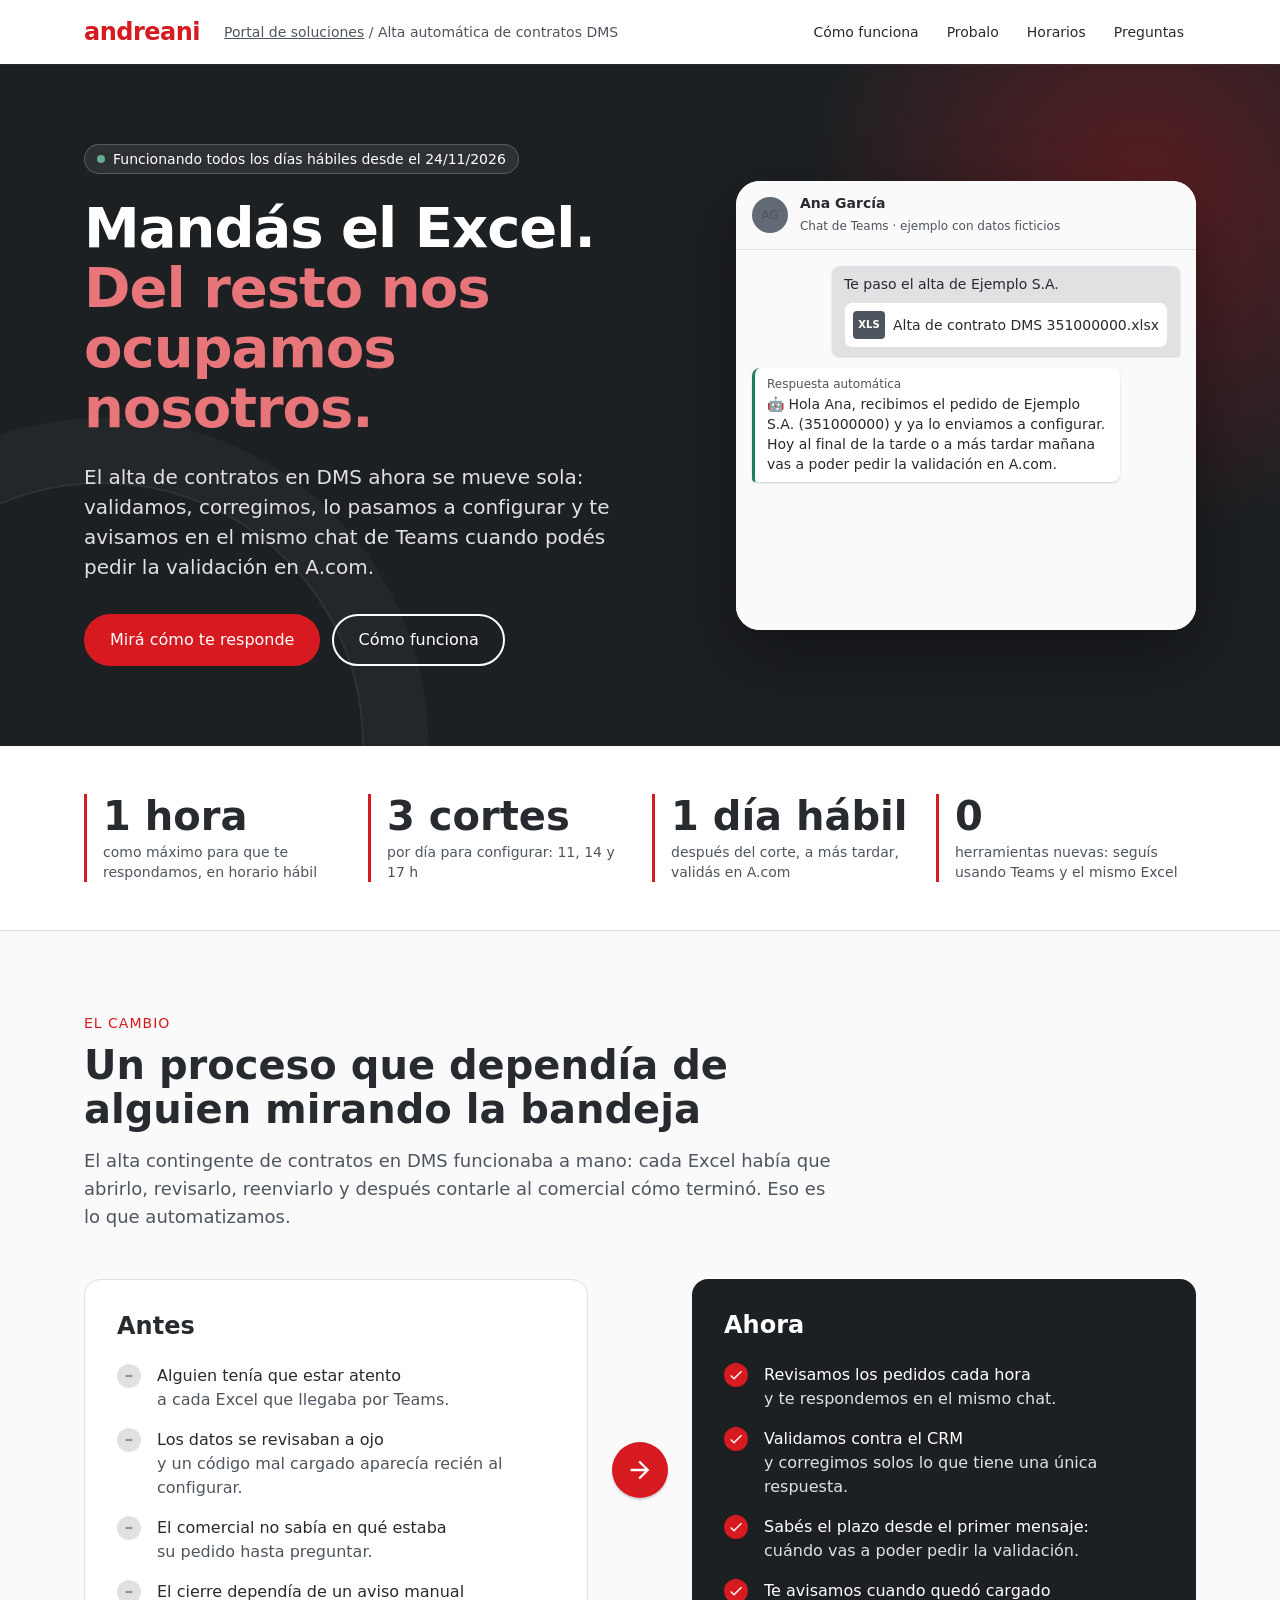
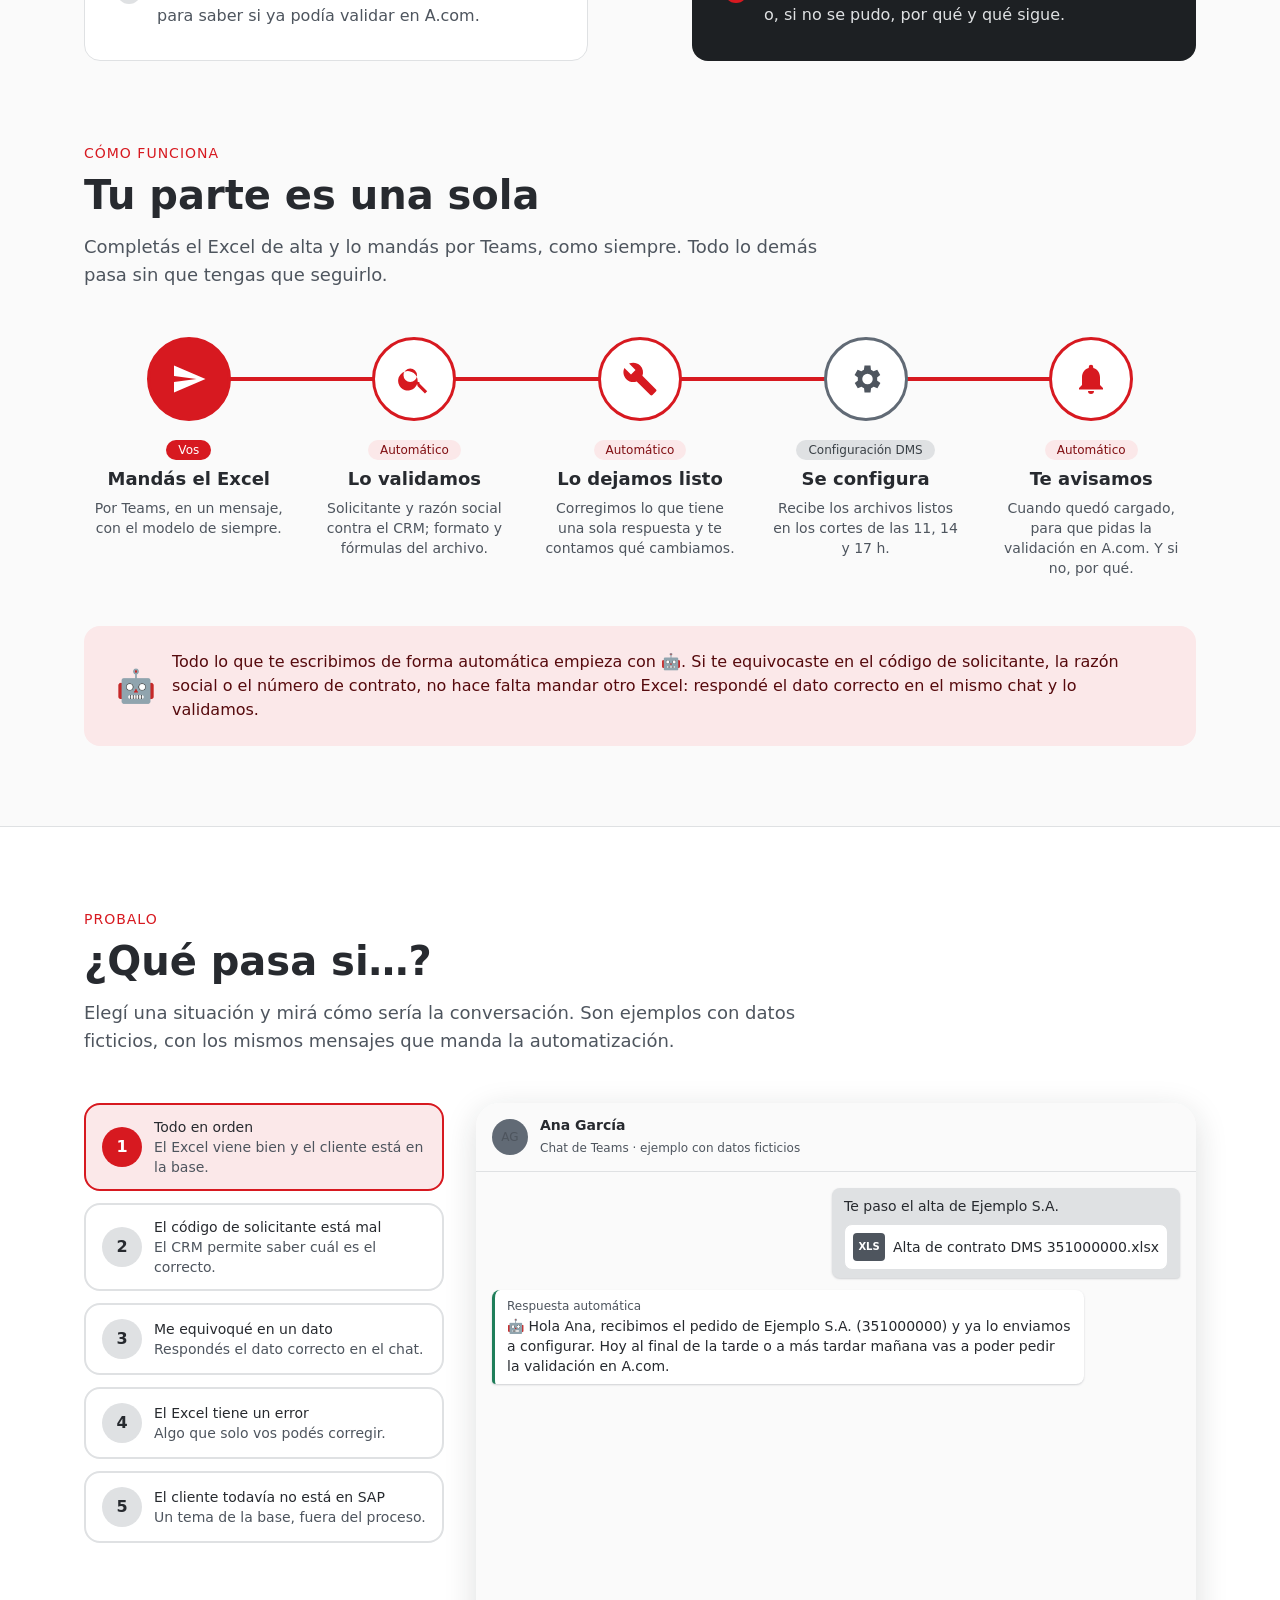
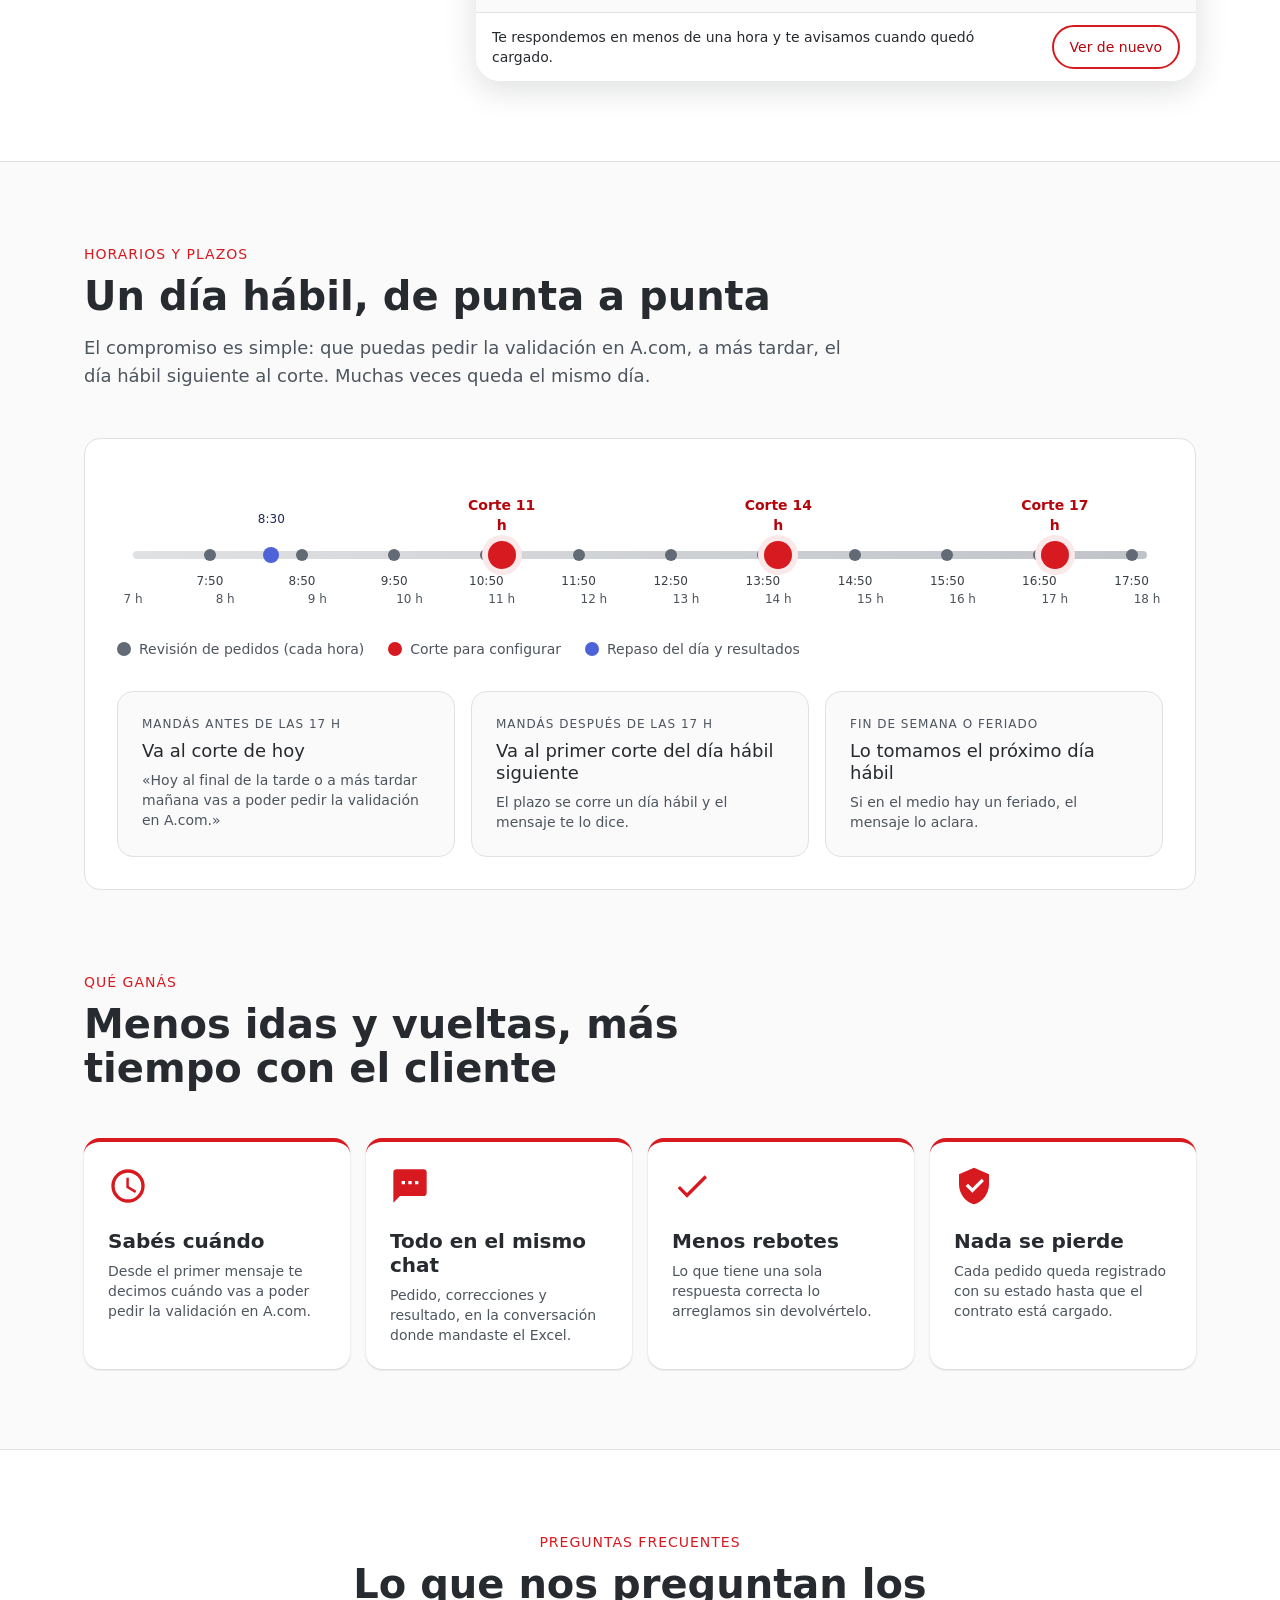
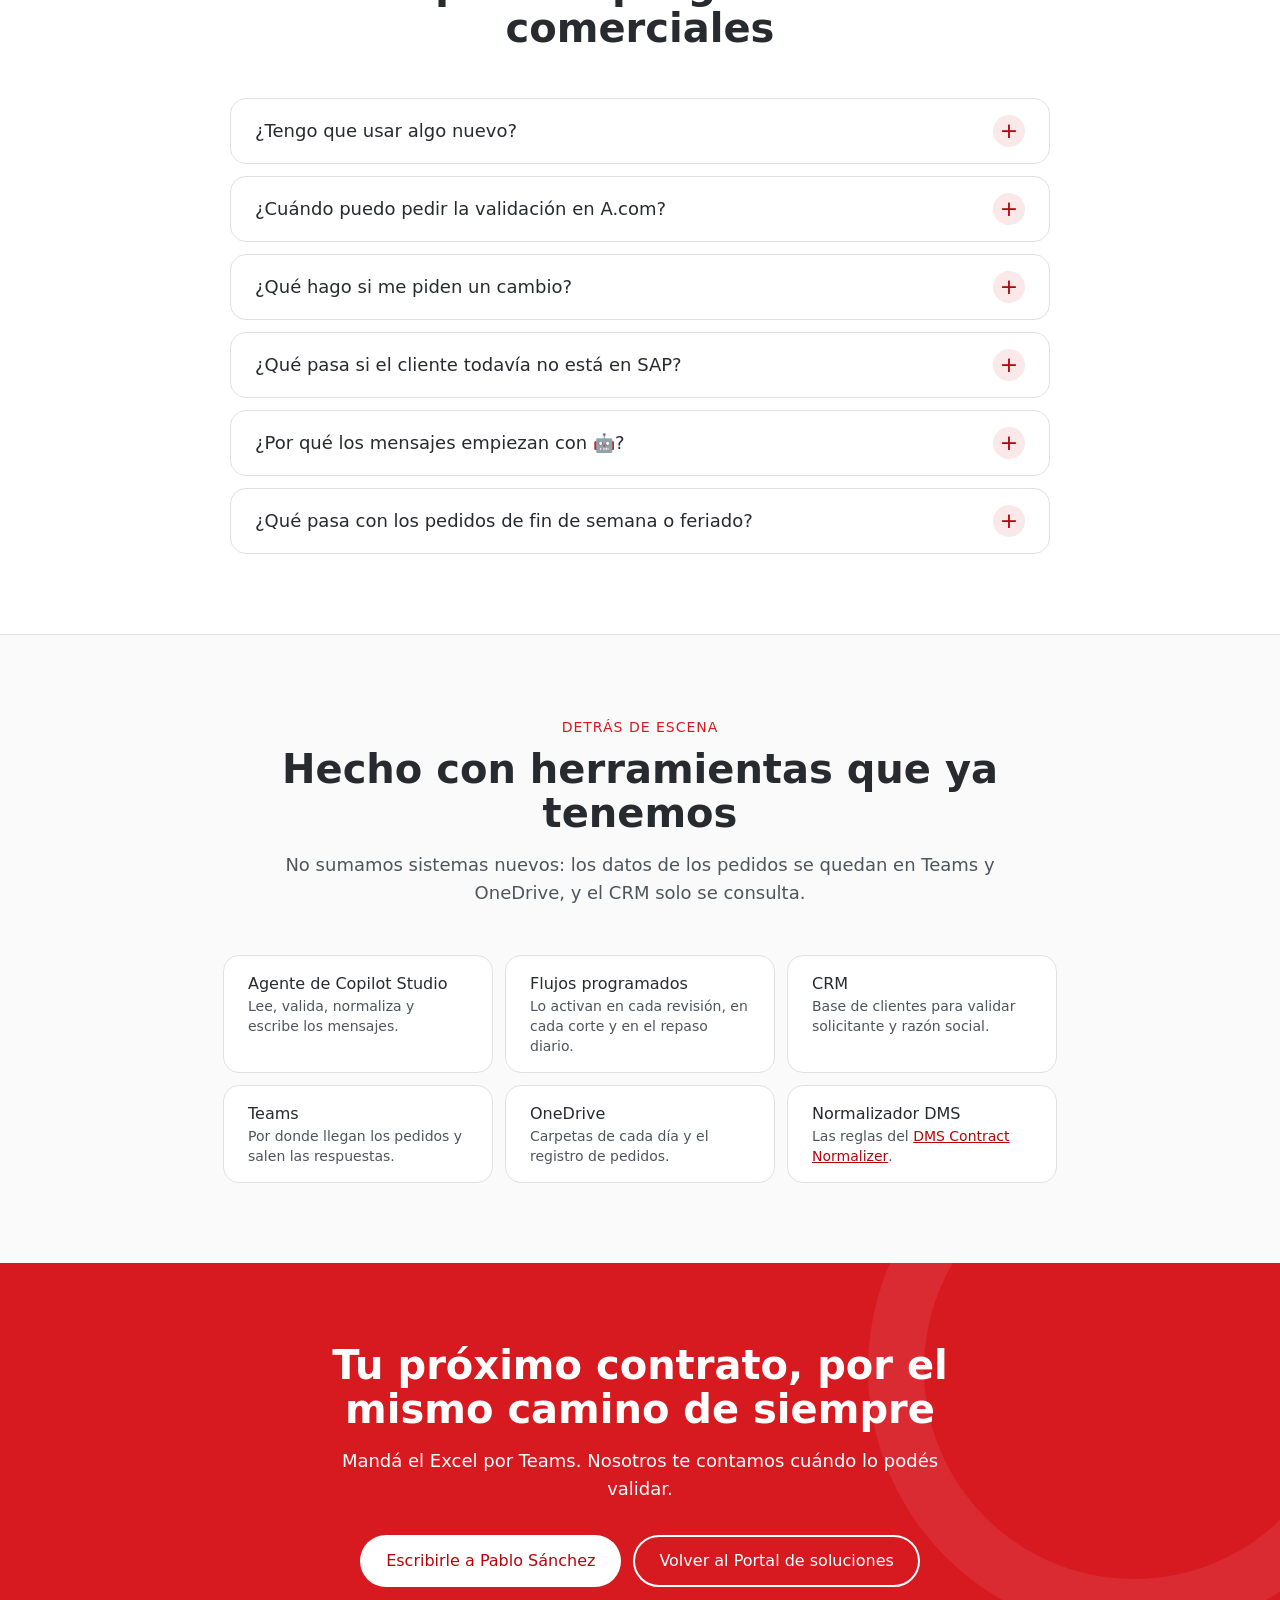
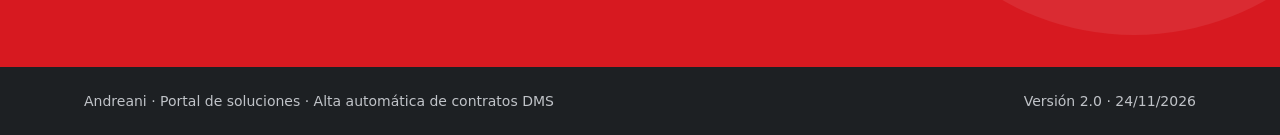
==== commit 059acf93: "alta-contingente v2.0: icono de reloj y etiqueta 18 h (OJO-027, T-026)" ====
--- a/alta-contingente/index.html
+++ b/alta-contingente/index.html
@@ -174,7 +174,7 @@
 .hito.rev-h b{top:78px}
 .hito.corte b{top:0;color:var(--c-red-700);font-size:14px;line-height:20px;font-weight:700}
 .hito.salud b{top:16px;color:var(--c-color-text-info-strong)}
-.hora{position:absolute;top:96px;transform:translateX(-50%);font-size:12px;line-height:16px;color:var(--c-gray-600)}
+.hora{position:absolute;top:96px;transform:translateX(-50%);white-space:nowrap;font-size:12px;line-height:16px;color:var(--c-gray-600)}
 .leyenda{display:flex;flex-wrap:wrap;gap:var(--c-spacing-5);margin-top:var(--c-spacing-5);font-size:14px;line-height:20px}
 .leyenda span{display:inline-flex;align-items:center;gap:var(--c-spacing-2)}
 .leyenda i{width:14px;height:14px;border-radius:50%;display:inline-block}
@@ -418,7 +418,7 @@
       <h2 id="t-ben">Menos idas y vueltas, más tiempo con el cliente</h2>
     </div>
     <div class="bens">
-      <article class="ben rev"><svg viewBox="0 0 24 24" aria-hidden="true"><path fill="currentColor" d="M12 2a10 10 0 1 0 0 20 10 10 0 0 0 0-20zm1 10.4V6h-2v7.4l5.3 3.2 1-1.6z"/></svg><h3>Sabés cuándo</h3><p>Desde el primer mensaje te decimos cuándo vas a poder pedir la validación en A.com.</p></article>
+      <article class="ben rev"><svg viewBox="0 0 24 24" aria-hidden="true"><path fill="currentColor" d="M12 2a10 10 0 1 0 0 20 10 10 0 0 0 0-20zm0 18a8 8 0 1 1 0-16 8 8 0 0 1 0 16zm.5-13H11v6l5.2 3.2.8-1.3-4.5-2.7z"/></svg><h3>Sabés cuándo</h3><p>Desde el primer mensaje te decimos cuándo vas a poder pedir la validación en A.com.</p></article>
       <article class="ben rev"><svg viewBox="0 0 24 24" aria-hidden="true"><path fill="currentColor" d="M20 2H4a2 2 0 0 0-2 2v18l4-4h14a2 2 0 0 0 2-2V4a2 2 0 0 0-2-2zM9 11H7V9h2zm4 0h-2V9h2zm4 0h-2V9h2z"/></svg><h3>Todo en el mismo chat</h3><p>Pedido, correcciones y resultado, en la conversación donde mandaste el Excel.</p></article>
       <article class="ben rev"><svg viewBox="0 0 24 24" aria-hidden="true"><path fill="currentColor" d="M9 16.2 4.8 12l-1.4 1.4L9 19 21 7l-1.4-1.4z"/></svg><h3>Menos rebotes</h3><p>Lo que tiene una sola respuesta correcta lo arreglamos sin devolvértelo.</p></article>
       <article class="ben rev"><svg viewBox="0 0 24 24" aria-hidden="true"><path fill="currentColor" d="M12 1 3 5v6c0 5.5 3.8 10.7 9 12 5.2-1.3 9-6.5 9-12V5zm-1 15-4-4 1.4-1.4L11 13.2l5.6-5.6L18 9z"/></svg><h3>Nada se pierde</h3><p>Cada pedido queda registrado con su estado hasta que el contrato está cargado.</p></article>
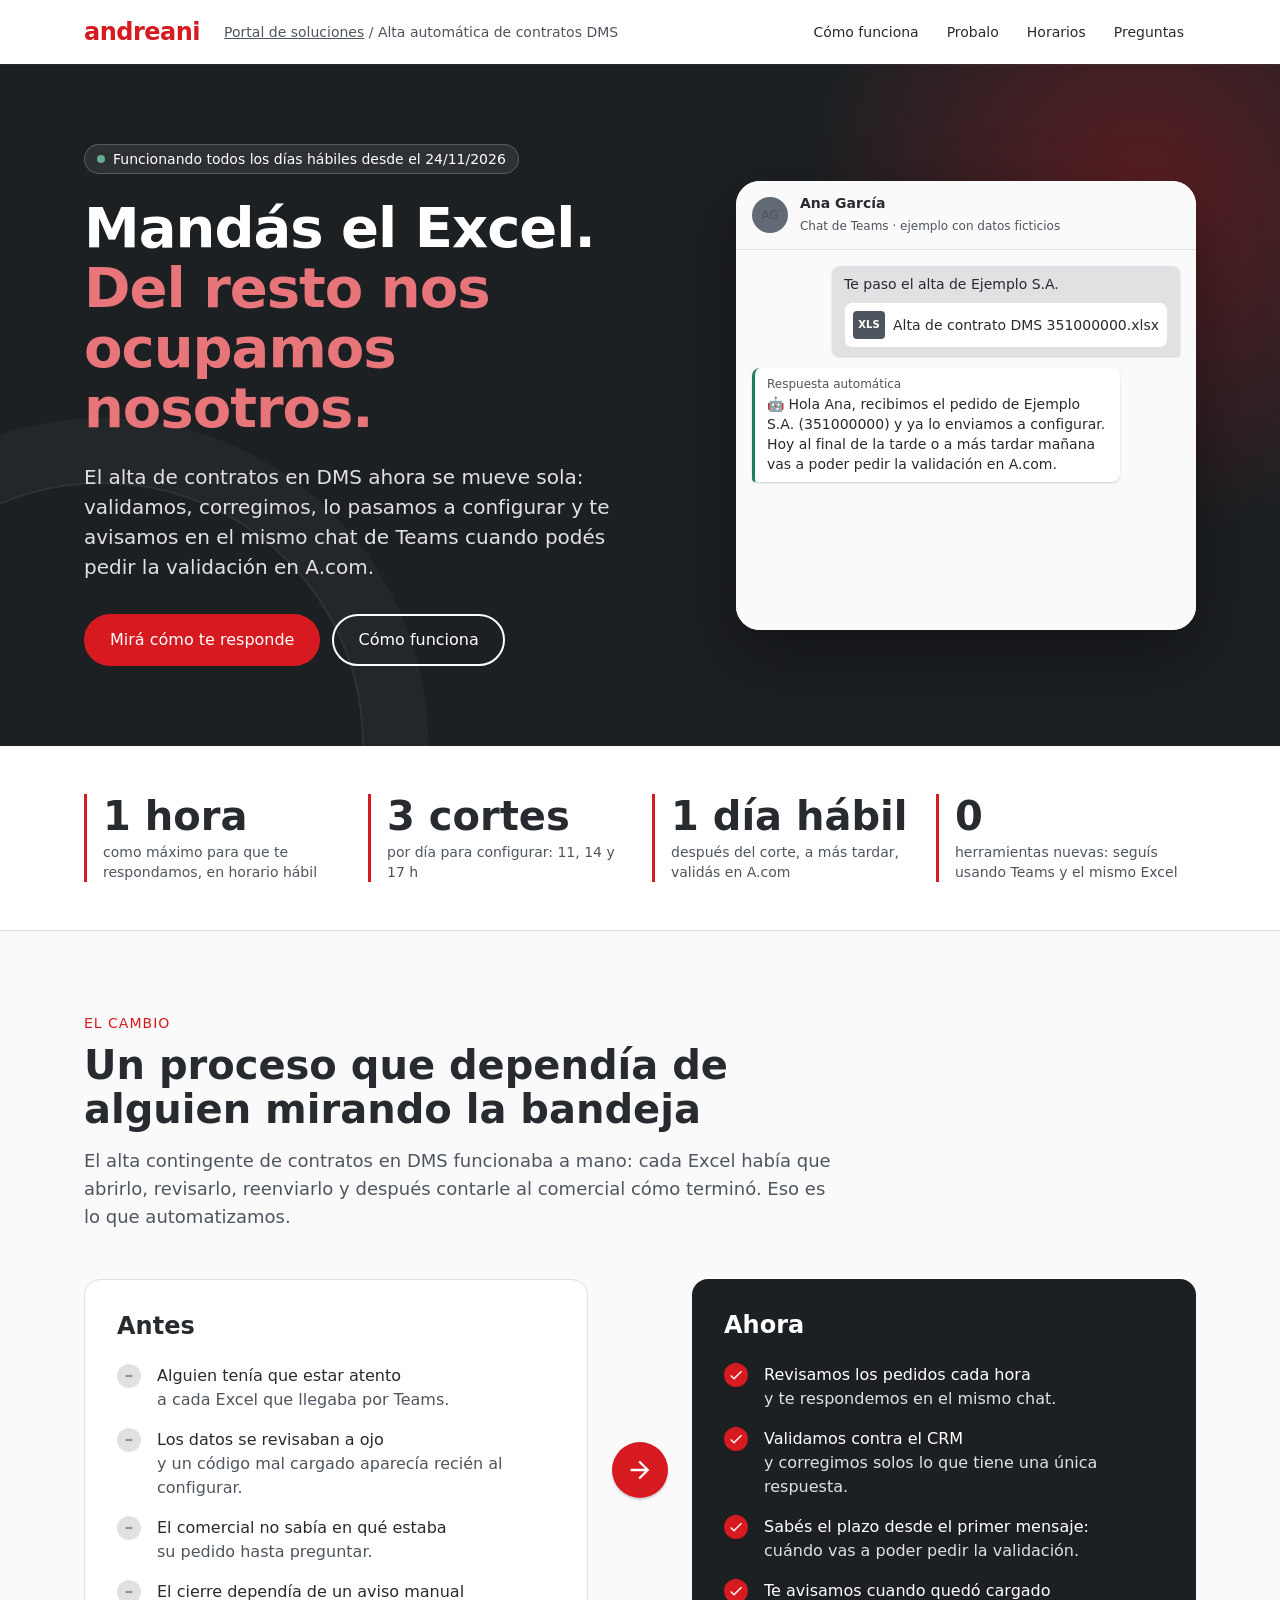
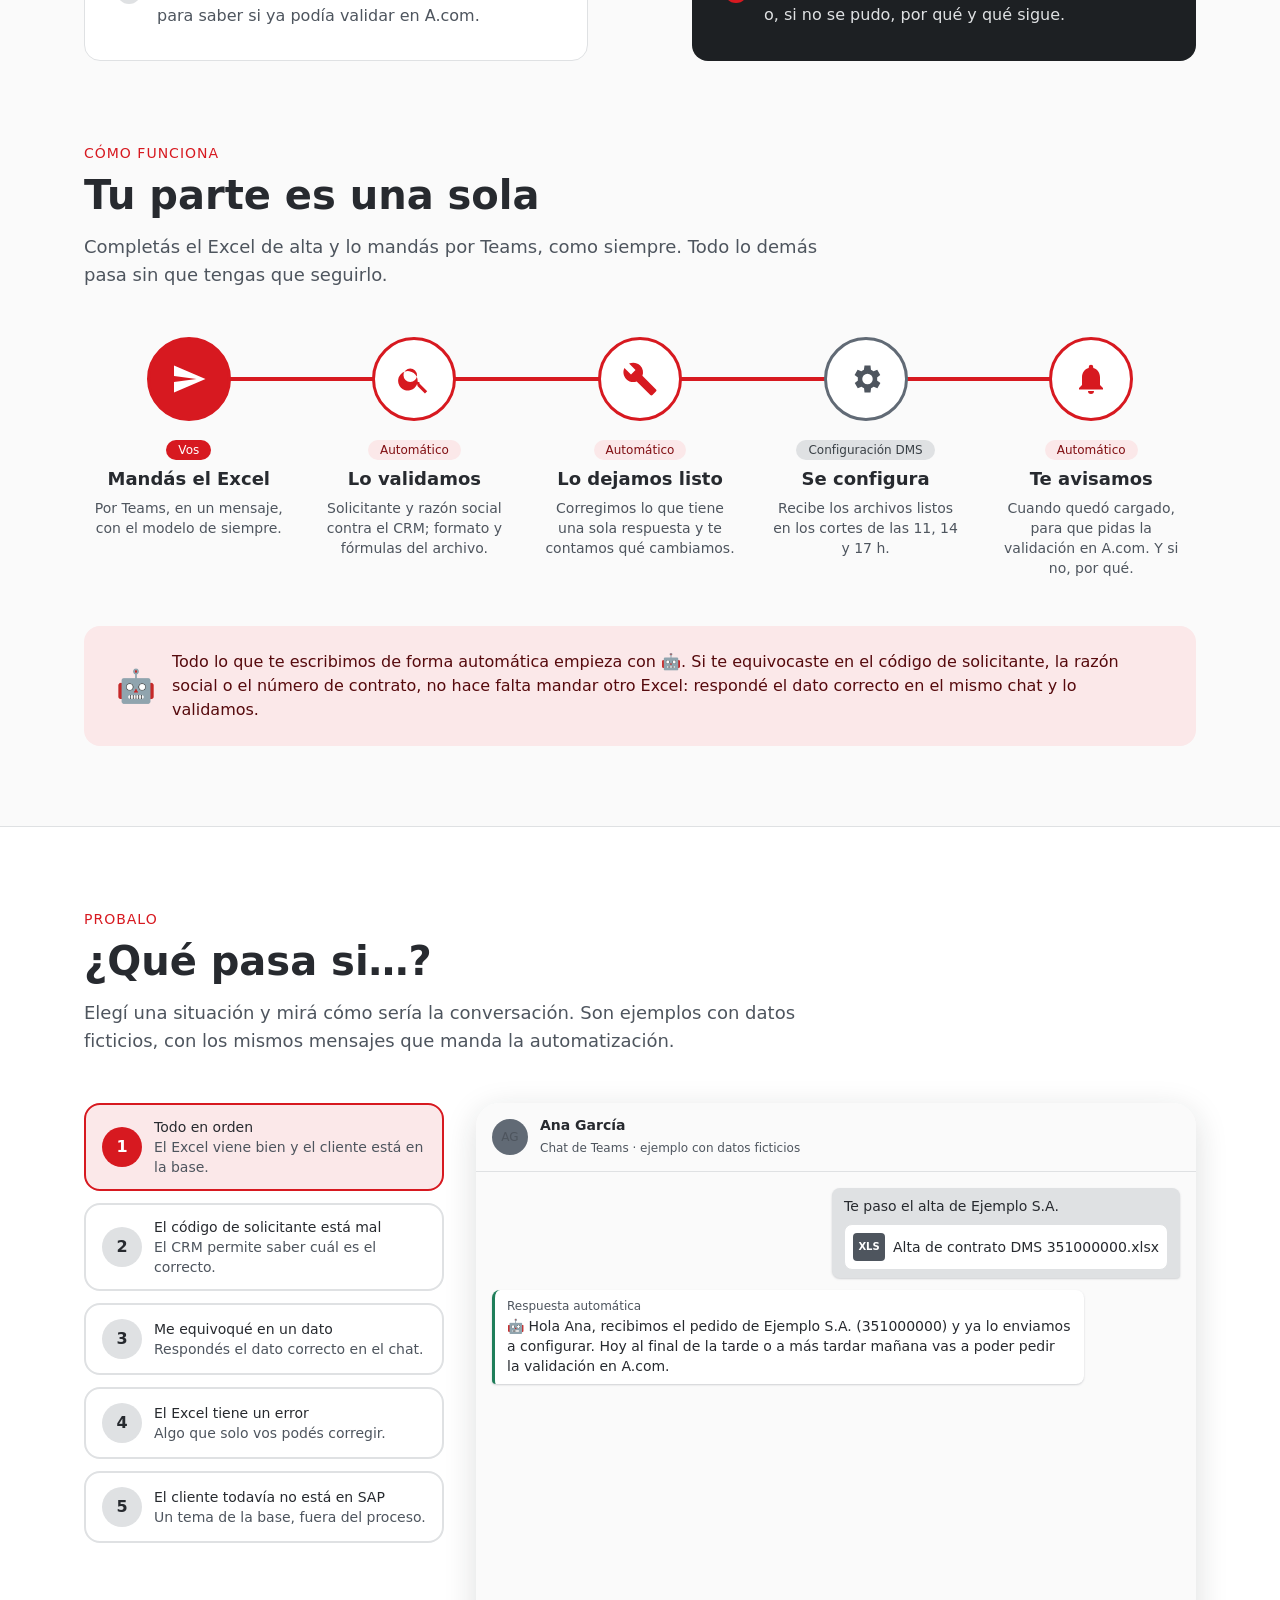
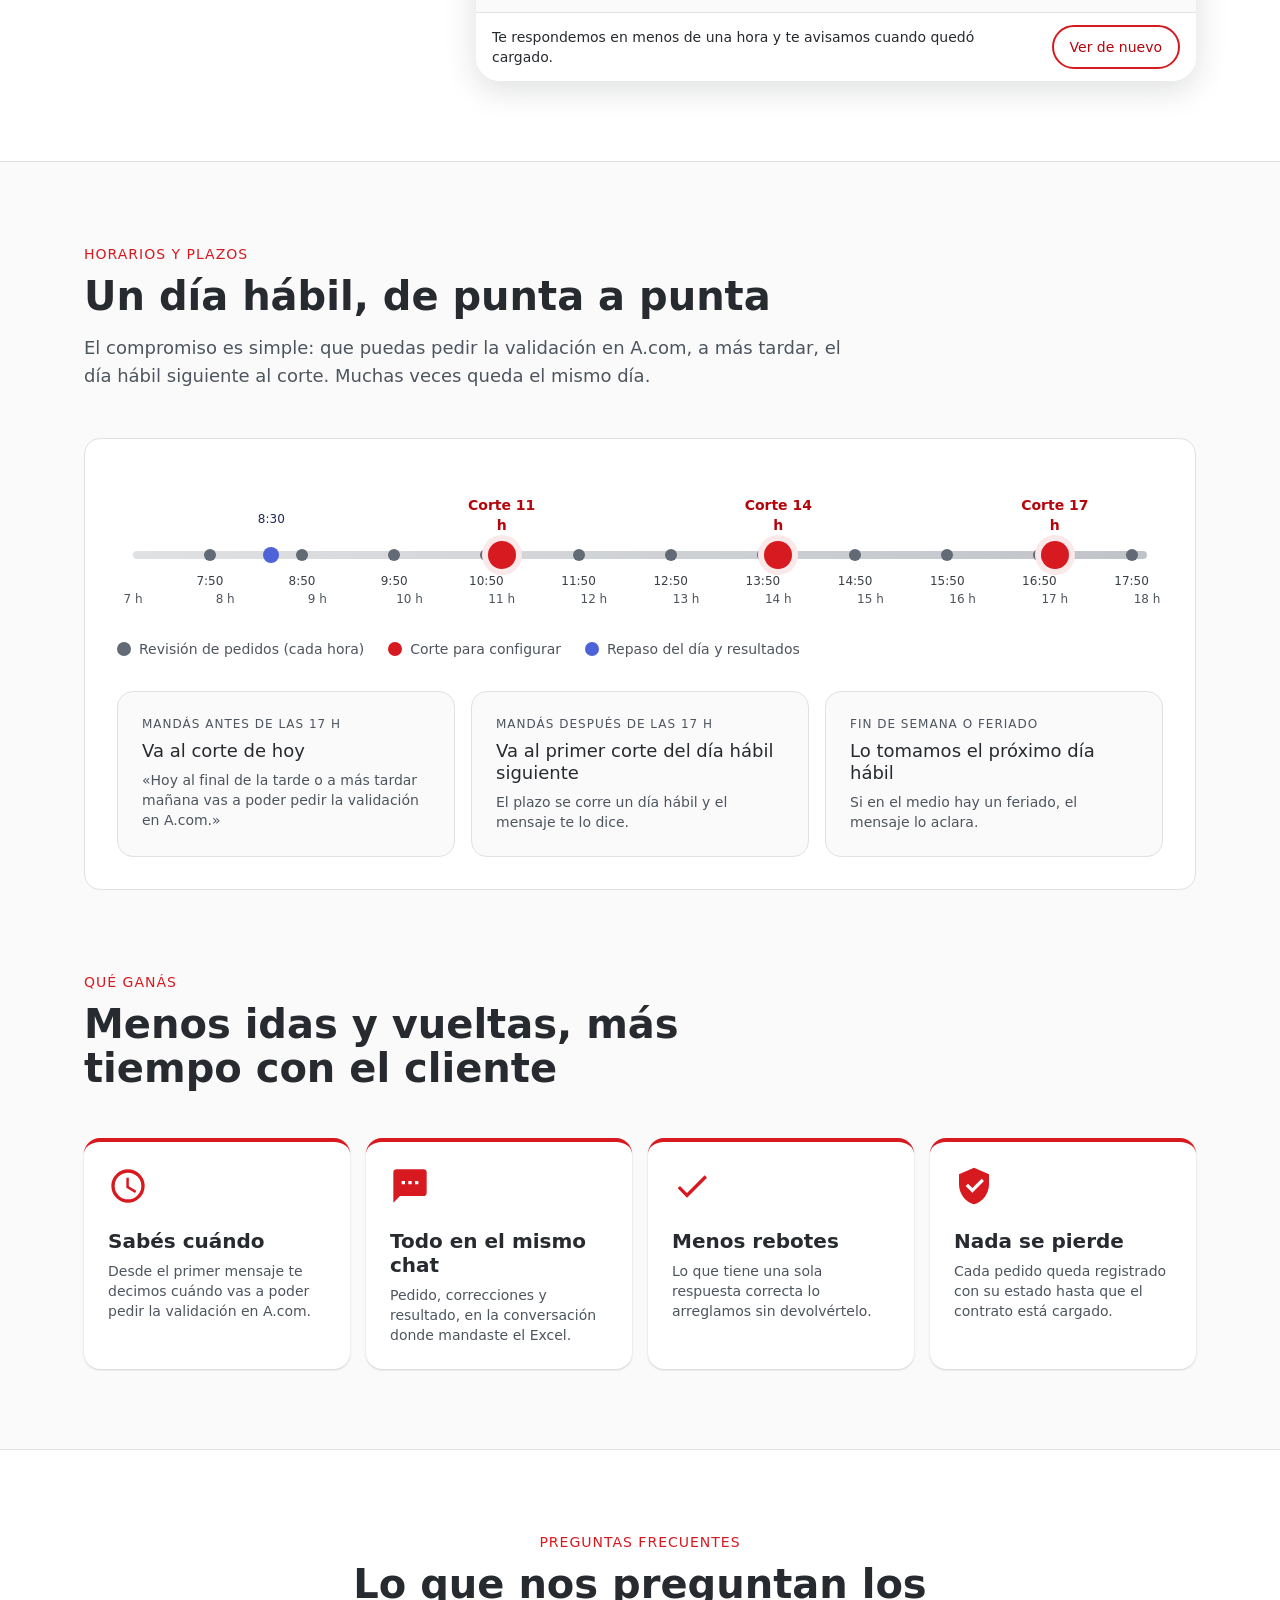
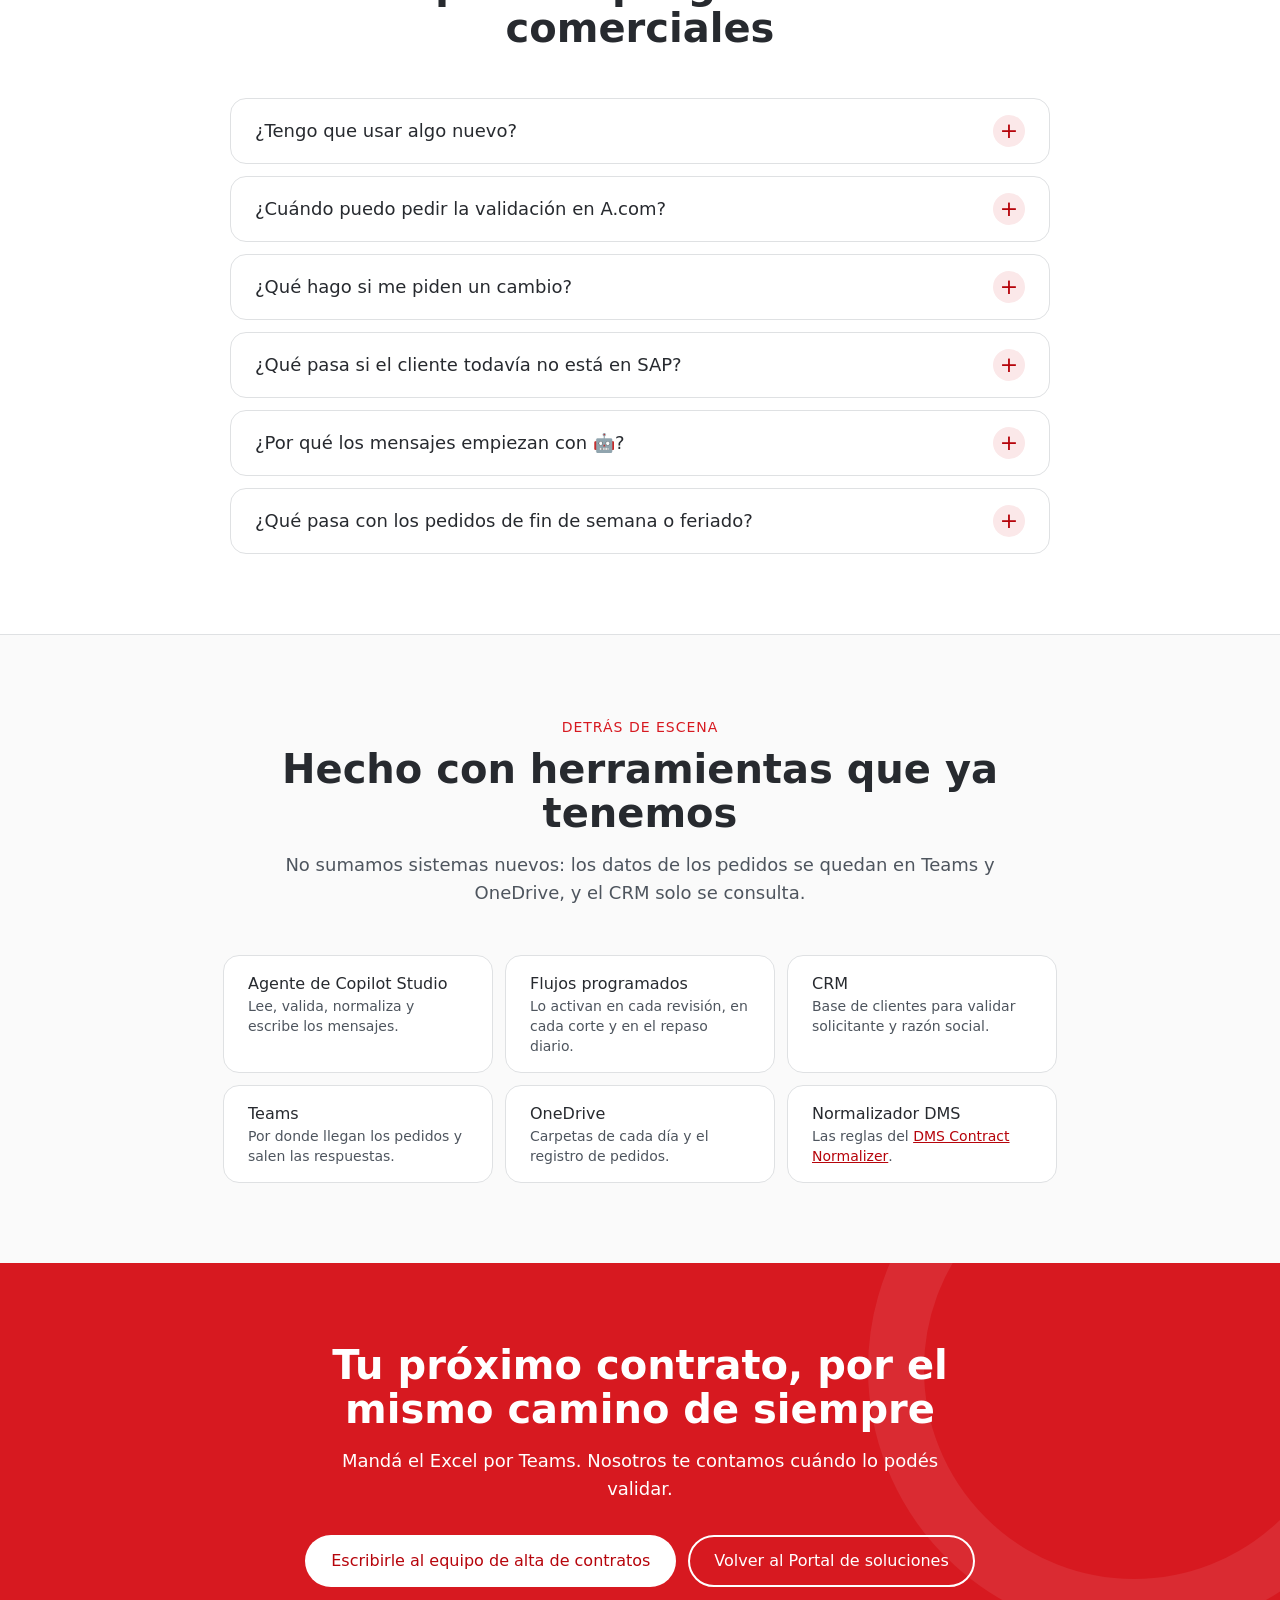
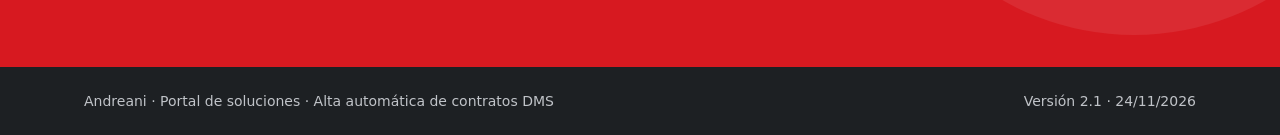
==== commit 75fba694: "alta-contingente v2.1: consultas al equipo de alta de contratos DMS (T-027)" ====
--- a/alta-contingente/index.html
+++ b/alta-contingente/index.html
@@ -353,7 +353,7 @@
         <div><span class="tag">Automático</span><h3>Lo dejamos listo</h3><p>Corregimos lo que tiene una sola respuesta y te contamos qué cambiamos.</p></div>
       </li>
       <li class="etapa dms">
-        <div class="ic" aria-hidden="true"><svg viewBox="0 0 24 24"><path fill="currentColor" d="M19.4 13a7.6 7.6 0 0 0 0-2l2.1-1.6-2-3.5-2.5 1a7.3 7.3 0 0 0-1.7-1L15 3h-4l-.4 2.9c-.6.2-1.2.6-1.7 1l-2.5-1-2 3.5L6.6 11a7.6 7.6 0 0 0 0 2l-2.1 1.6 2 3.5 2.5-1c.5.4 1.1.8 1.7 1L11 21h4l.4-2.9c.6-.2 1.2-.6 1.7-1l2.5 1 2-3.5zM13 15.5a3.5 3.5 0 1 1 0-7 3.5 3.5 0 0 1 0 7z"/></svg></div>
+        <div class="ic" aria-hidden="true"><svg viewBox="0 0 24 24"><path fill="currentColor" d="M19.4 13a7.6 7.6 0 0 0 0-2l2.1-1.6-2-3.5-2.5 1a7.3 7.3 0 0 0-1.7-1L15 3h-4l-.4 2.9c-.6.2-1.2.6-1.7 1l-2.5-1-2 3.5L6.6 11a7.6 7.6 0 0 0 0 2l-2.1 1.6 2 3.5 2.5-1c.5.4 1.1.8 1.7 1L11 21h4l.4-2.9c.6-.2 1.200-.6 1.7-1l2.5 1 2-3.5zM13 15.5a3.5 3.5 0 1 1 0-7 3.5 3.5 0 0 1 0 7z"/></svg></div>
         <div><span class="tag">Configuración DMS</span><h3>Se configura</h3><p>Recibe los archivos listos en los cortes de las 11, 14 y 17 h.</p></div>
       </li>
       <li class="etapa auto">
@@ -437,7 +437,7 @@
       <details class="rev"><summary>¿Cuándo puedo pedir la validación en A.com?</summary><p>Te lo decimos en el primer mensaje. Si mandás el Excel antes de las 17 h de un día hábil, a más tardar el día hábil siguiente; muchas veces queda el mismo día. Cuando el contrato queda cargado, te avisamos.</p></details>
       <details class="rev"><summary>¿Qué hago si me piden un cambio?</summary><p>Corregís el Excel y lo volvés a mandar por el mismo chat. Si lo que estaba mal era el código de solicitante, la razón social o el número de contrato, alcanza con responder el dato correcto: lo validamos en el CRM y te confirmamos el ajuste.</p></details>
       <details class="rev"><summary>¿Qué pasa si el cliente todavía no está en SAP?</summary><p>El pedido sigue su curso igual. Si no se puede configurar porque el cliente todavía no figura bien en la base, te lo contamos: suele ser una demora de sincronización entre SAP y el CRM. Cuando el cliente aparece, lo volvemos a mandar a configurar sin que tengas que reenviar nada, y te avisamos cuando queda cargado.</p></details>
-      <details class="rev"><summary>¿Por qué los mensajes empiezan con 🤖?</summary><p>Para que sepas que es un mensaje automático. Si tenés una consulta que no es un dato del pedido, escribila igual: la ve Pablo Sánchez.</p></details>
+      <details class="rev"><summary>¿Por qué los mensajes empiezan con 🤖?</summary><p>Para que sepas que es un mensaje automático. Si tenés una consulta que no es un dato del pedido, escribila igual: la recibe el equipo de alta de contratos DMS.</p></details>
       <details class="rev"><summary>¿Qué pasa con los pedidos de fin de semana o feriado?</summary><p>Se toman en la primera revisión del próximo día hábil y el plazo se calcula desde ahí. Si hubo un feriado en el medio, el mensaje lo aclara.</p></details>
     </div>
   </div>
@@ -468,7 +468,7 @@
     <h2 id="t-final">Tu próximo contrato, por el mismo camino de siempre</h2>
     <p>Mandá el Excel por Teams. Nosotros te contamos cuándo lo podés validar.</p>
     <div class="cta">
-      <a class="btn btn-w" href="mailto:psanchez@andreani.com?subject=Alta%20autom%C3%A1tica%20de%20contratos%20DMS">Escribirle a Pablo Sánchez</a>
+      <a class="btn btn-w" href="mailto:psanchez@andreani.com?subject=Alta%20autom%C3%A1tica%20de%20contratos%20DMS">Escribirle al equipo de alta de contratos</a>
       <a class="btn btn-o" href="../">Volver al Portal de soluciones</a>
     </div>
   </div>
@@ -477,7 +477,7 @@
 <footer class="ft">
   <div class="in">
     <span>Andreani · Portal de soluciones · Alta automática de contratos DMS</span>
-    <span>Versión 2.0 · <time datetime="2026-11-24">24/11/2026</time></span>
+    <span>Versión 2.1 · <time datetime="2026-11-24">24/11/2026</time></span>
   </div>
 </footer>
 
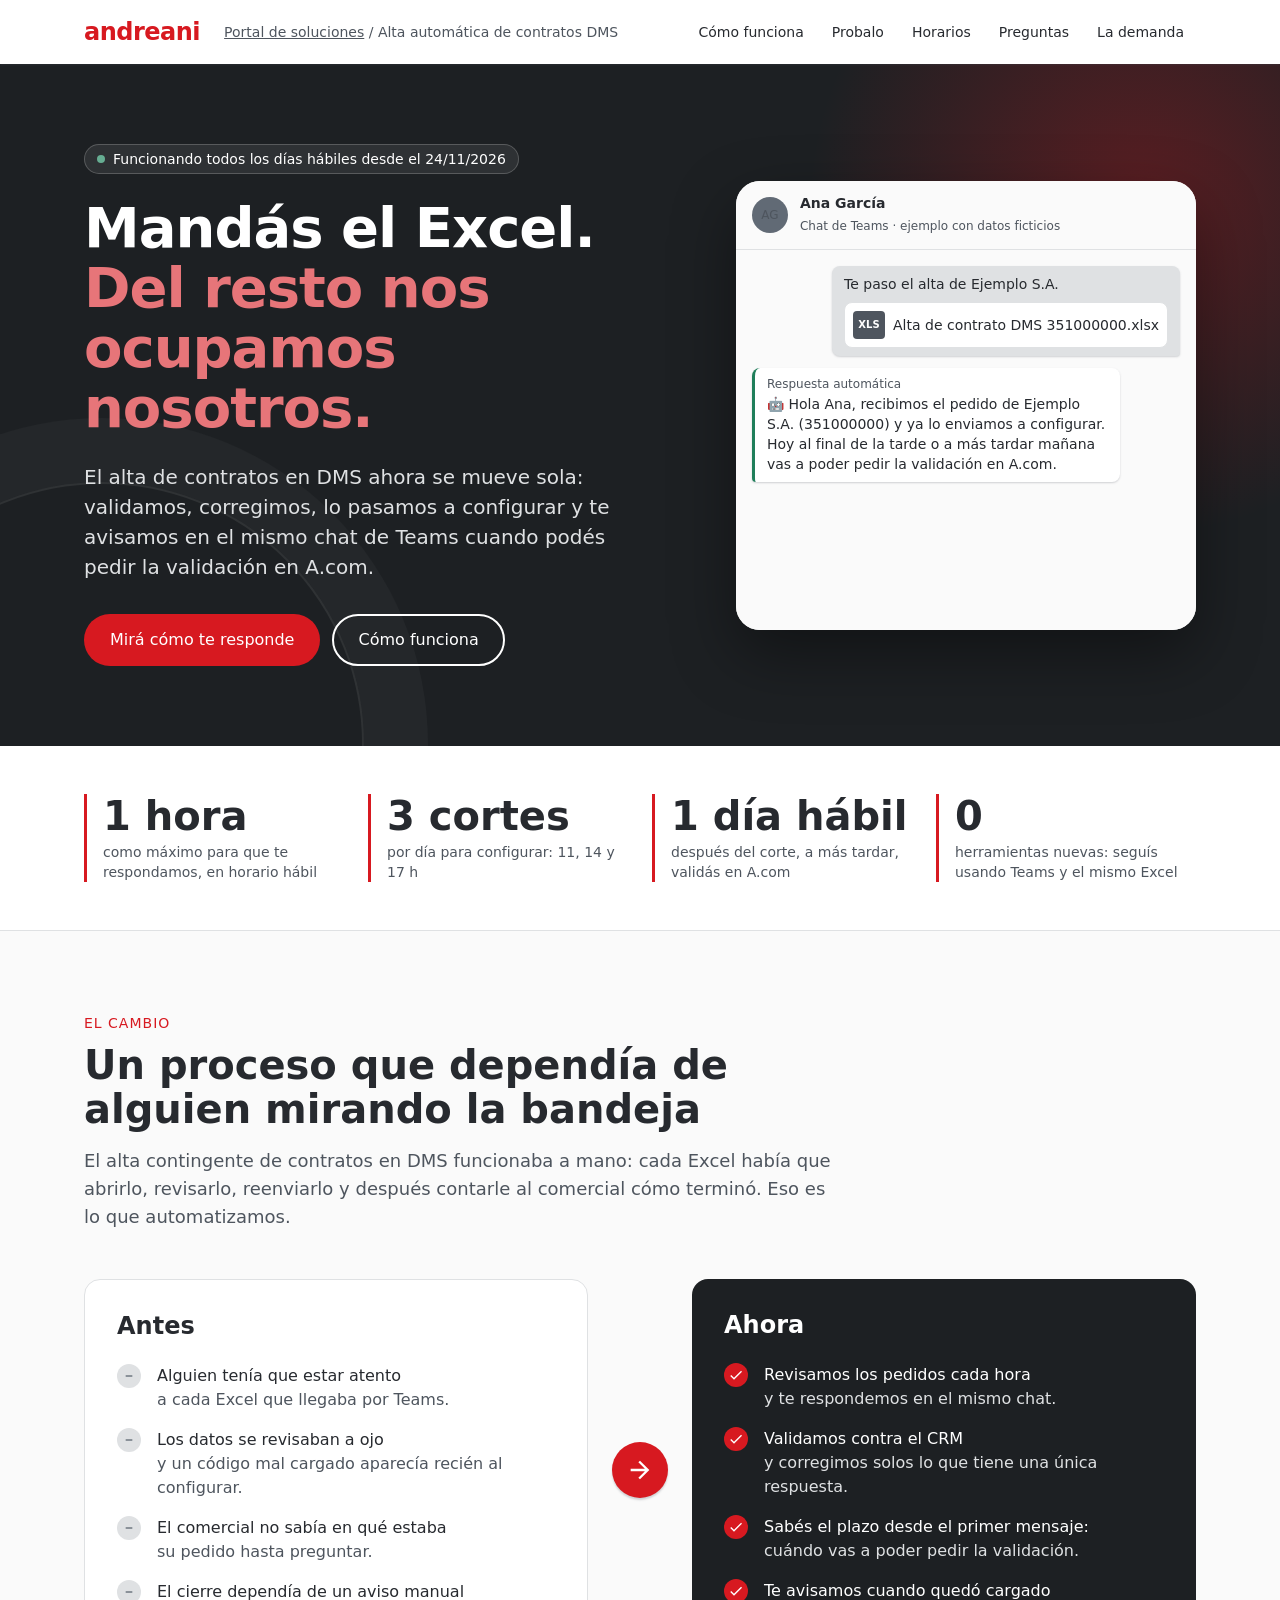
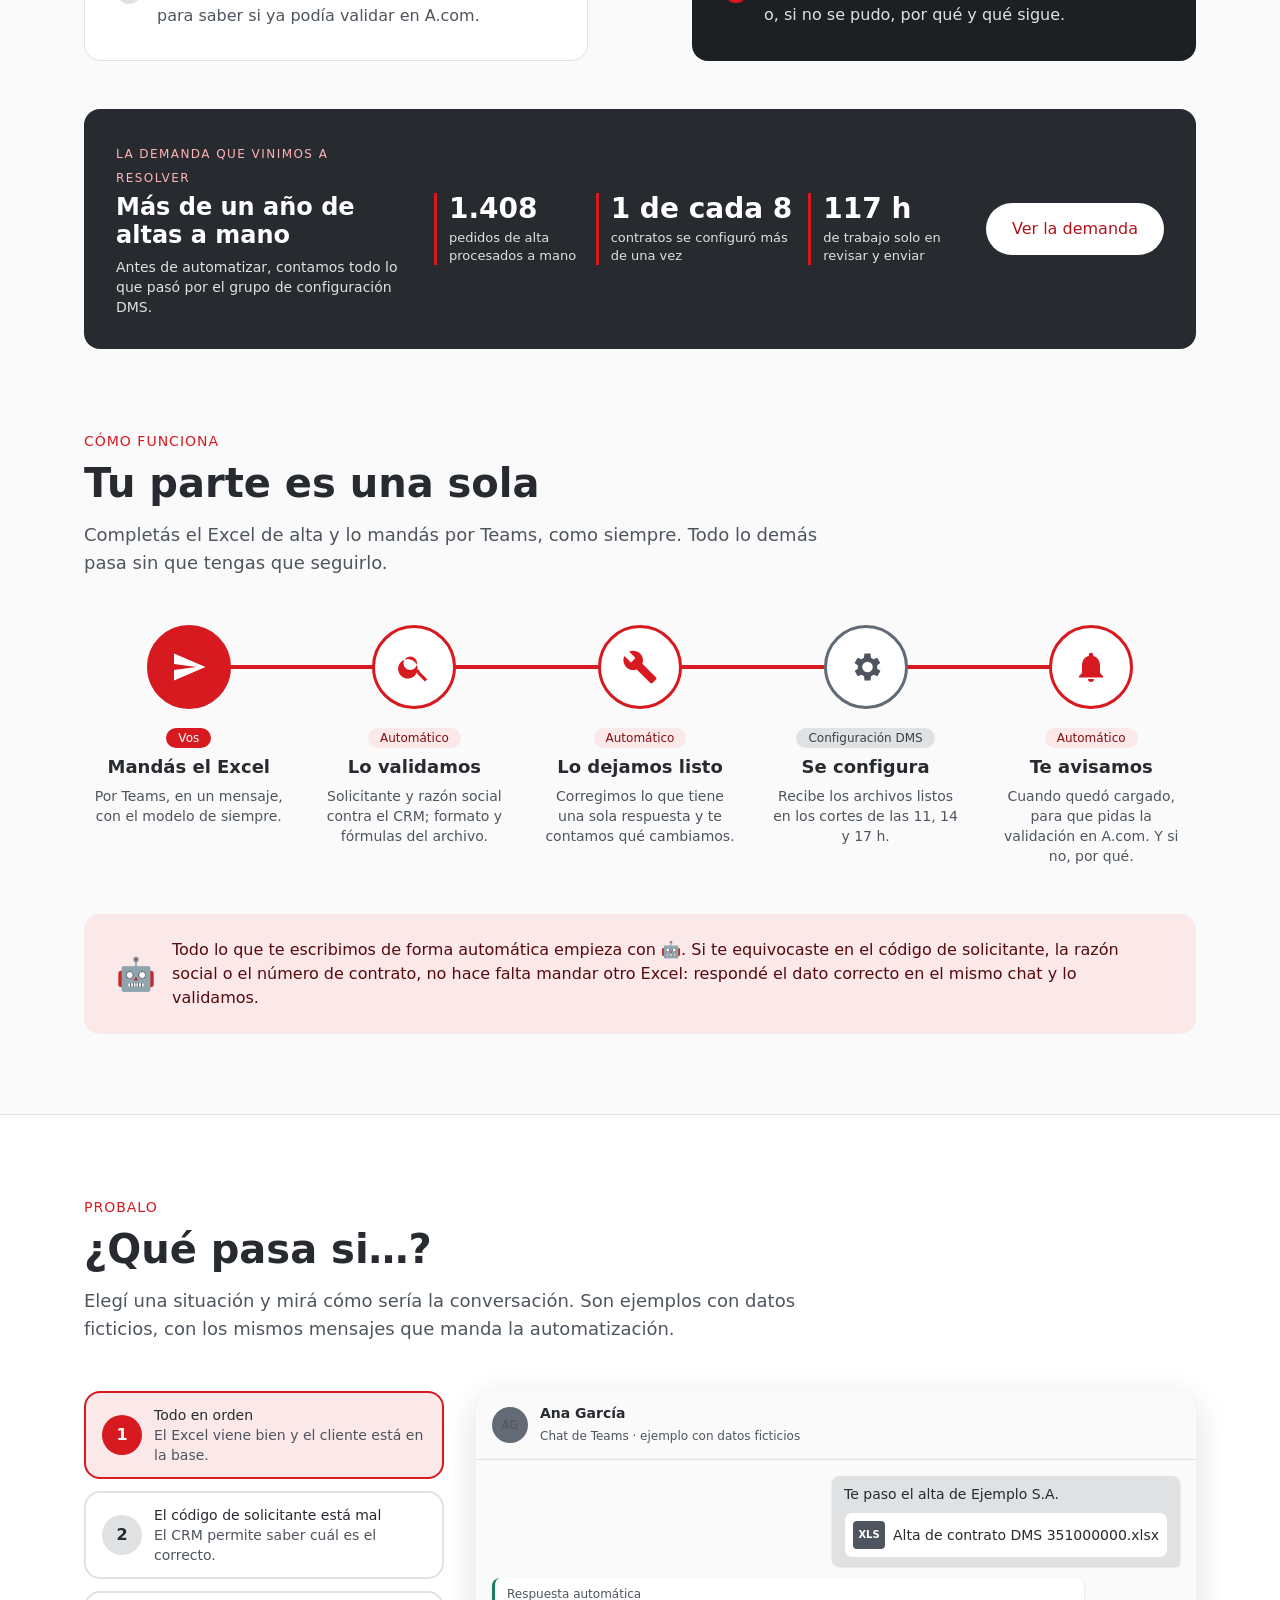
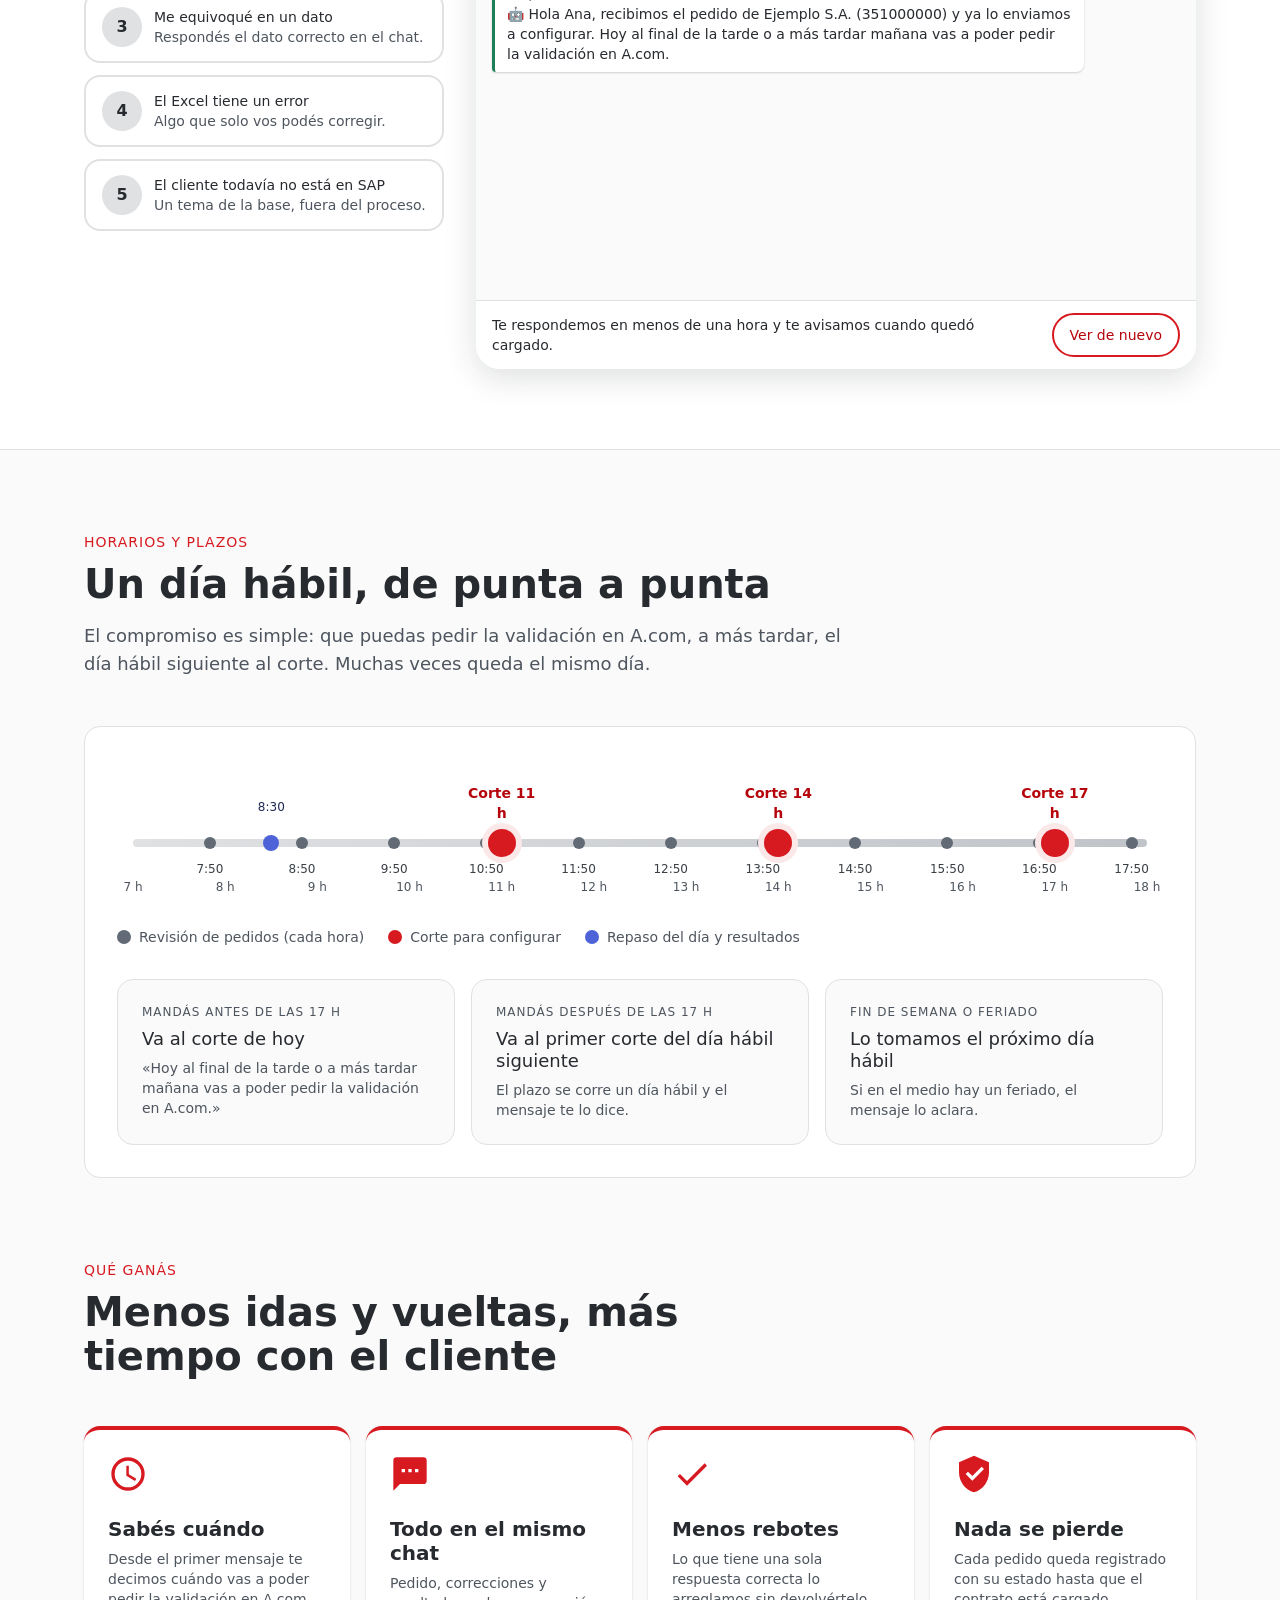
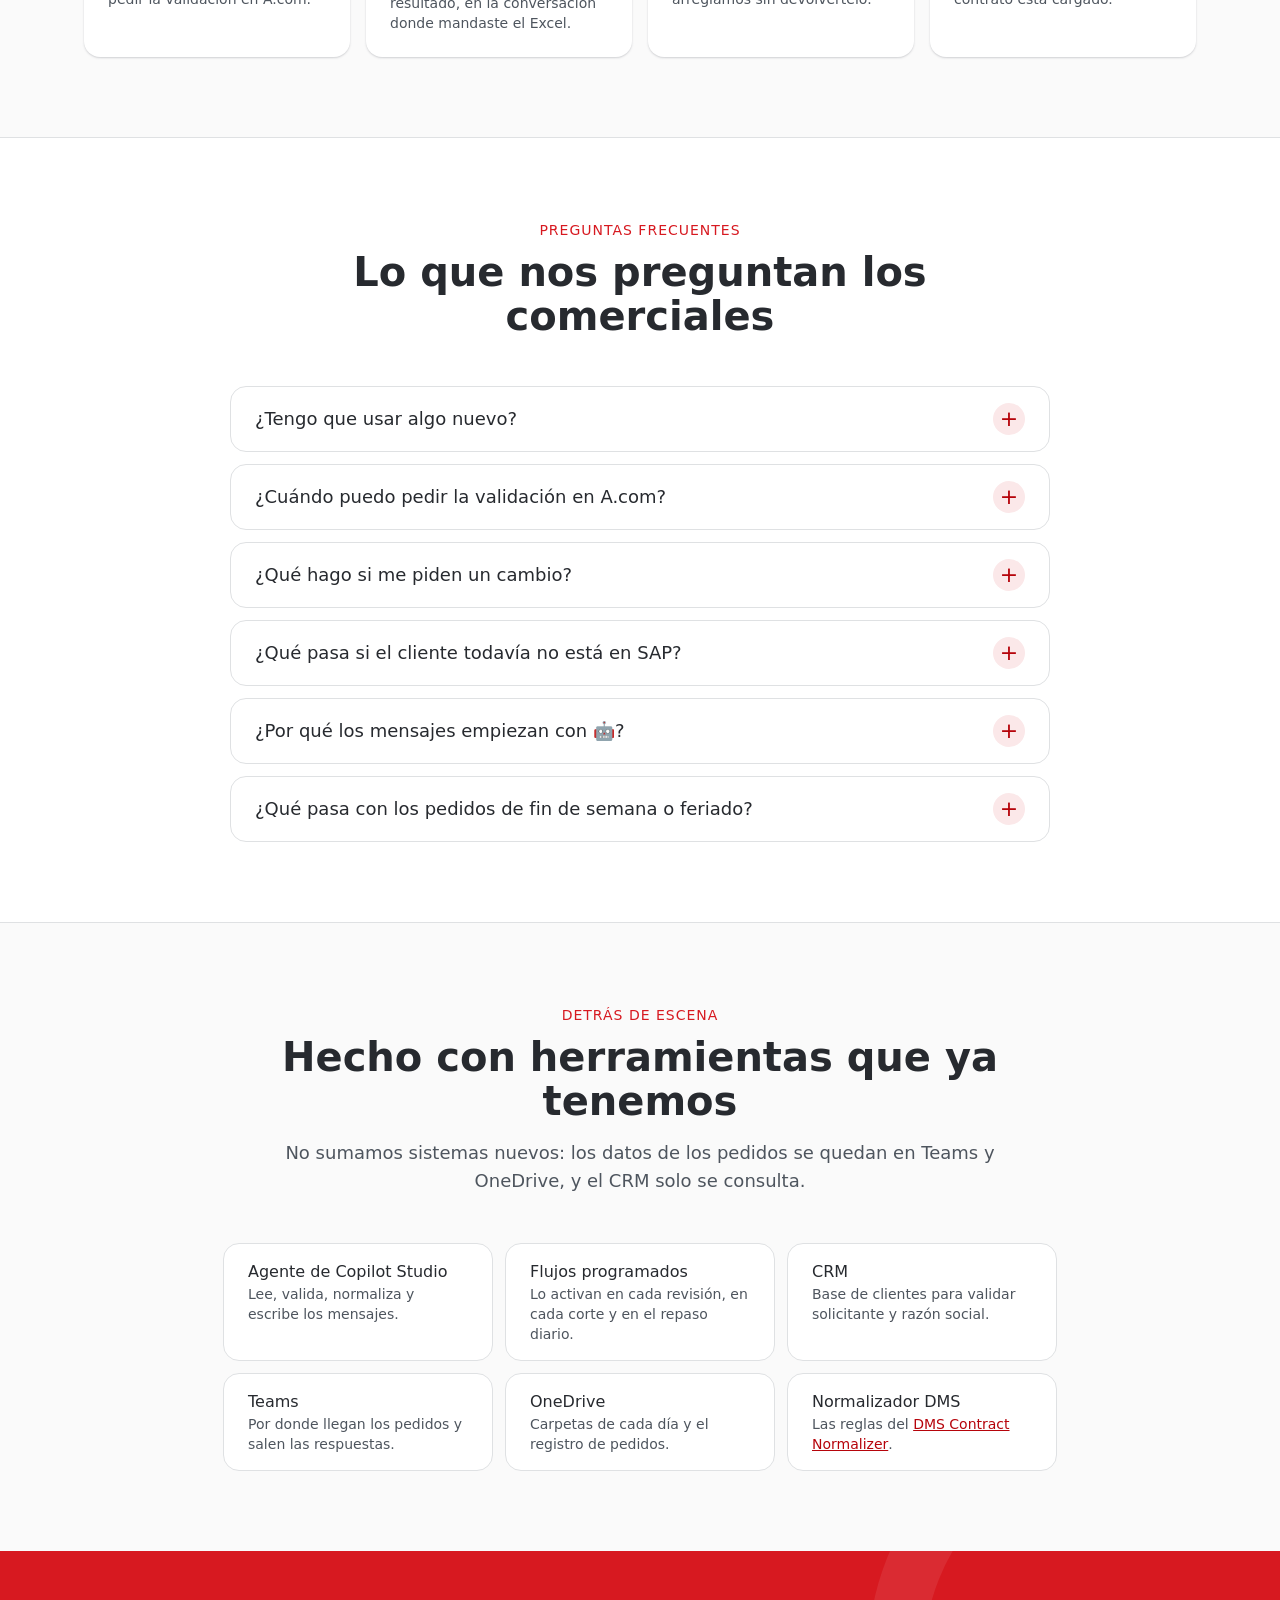
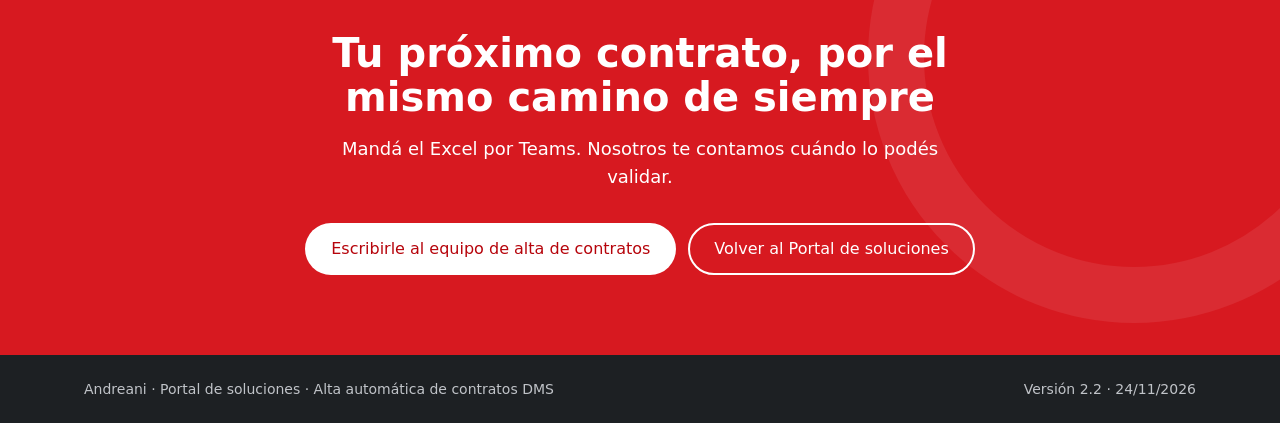
==== commit e171a37a: "alta-contingente v2.2: banda y enlace a La demanda que vinimos a resolver (T-028 E4)" ====
--- a/alta-contingente/index.html
+++ b/alta-contingente/index.html
@@ -253,6 +253,18 @@
   .js .rev{opacity:1;transform:none}
   .etapas:after{width:80%}
 }
+
+/* T-028: banda «La demanda que vinimos a resolver» */
+.dem{margin-top:var(--c-spacing-7);background:#272a2f;color:#fff;border-radius:var(--c-border-radius-medium);padding:var(--c-spacing-6);display:grid;grid-template-columns:1.1fr 2fr auto;gap:var(--c-spacing-6);align-items:center}
+.dem h3{font-family:var(--c-font-family-headline);font-size:24px;line-height:28px;margin:var(--c-spacing-1) 0 var(--c-spacing-2);color:#fff}
+.dem p{margin:0;font-size:14px;line-height:20px;color:#dfe1e3}
+.dem .ey{font-size:12px;line-height:16px;letter-spacing:.12em;text-transform:uppercase;color:#ffb3b6}
+.dem ul{list-style:none;margin:0;padding:0;display:grid;grid-template-columns:repeat(3,1fr);gap:var(--c-spacing-4)}
+.dem li{border-left:3px solid var(--c-red-600);padding-left:var(--c-spacing-3)}
+.dem li b{display:block;font-family:var(--c-font-family-headline);font-size:28px;line-height:32px;white-space:nowrap}
+.dem li span{display:block;font-size:13px;line-height:18px;color:#dfe1e3;margin-top:var(--c-spacing-1)}
+.dem .btn-w{background:#fff;color:#b0141a}
+@media (max-width:1023px){.dem{grid-template-columns:1fr}.dem ul{grid-template-columns:1fr 1fr}.dem .btn{width:90%;justify-self:center}}
 </style>
 <script>document.documentElement.className+=" js";</script>
 </head>
@@ -268,6 +280,7 @@
       <a href="#probalo">Probalo</a>
       <a href="#dia">Horarios</a>
       <a href="#preguntas">Preguntas</a>
+      <a href="../alta-demanda/">La demanda</a>
     </nav>
   </div>
 </header>
@@ -328,6 +341,15 @@
           <li><span><b>Te avisamos cuando quedó cargado</b>o, si no se pudo, por qué y qué sigue.</span></li>
         </ul>
       </div>
+    </div>
+    <div class="dem rev">
+      <div><span class="ey">La demanda que vinimos a resolver</span><h3>Más de un año de altas a mano</h3><p>Antes de automatizar, contamos todo lo que pasó por el grupo de configuración DMS.</p></div>
+      <ul>
+        <li><b>1.408</b><span>pedidos de alta procesados a mano</span></li>
+        <li><b>1 de cada 8</b><span>contratos se configuró más de una vez</span></li>
+        <li><b>117 h</b><span>de trabajo solo en revisar y enviar</span></li>
+      </ul>
+      <a class="btn btn-w" href="../alta-demanda/">Ver la demanda</a>
     </div>
   </div>
 </section>
@@ -477,7 +499,7 @@
 <footer class="ft">
   <div class="in">
     <span>Andreani · Portal de soluciones · Alta automática de contratos DMS</span>
-    <span>Versión 2.1 · <time datetime="2026-11-24">24/11/2026</time></span>
+    <span>Versión 2.2 · <time datetime="2026-11-24">24/11/2026</time></span>
   </div>
 </footer>
 
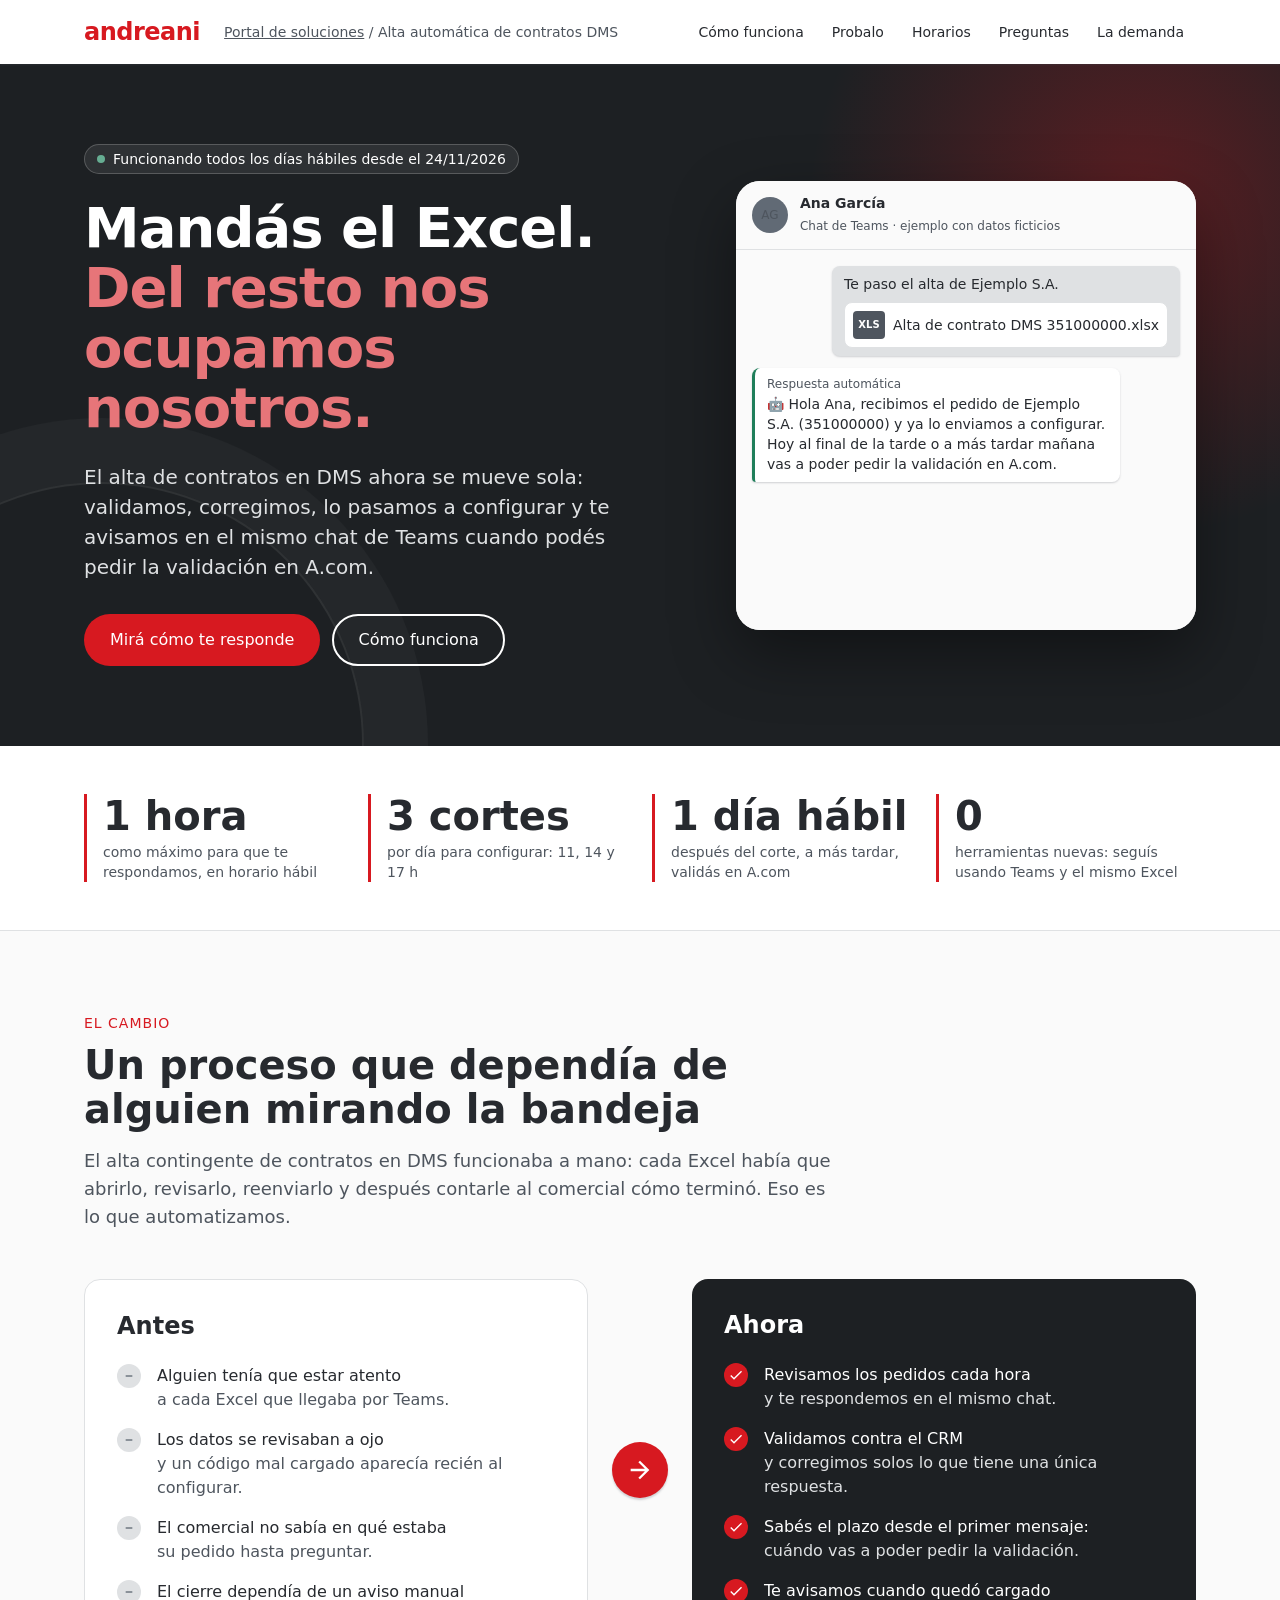
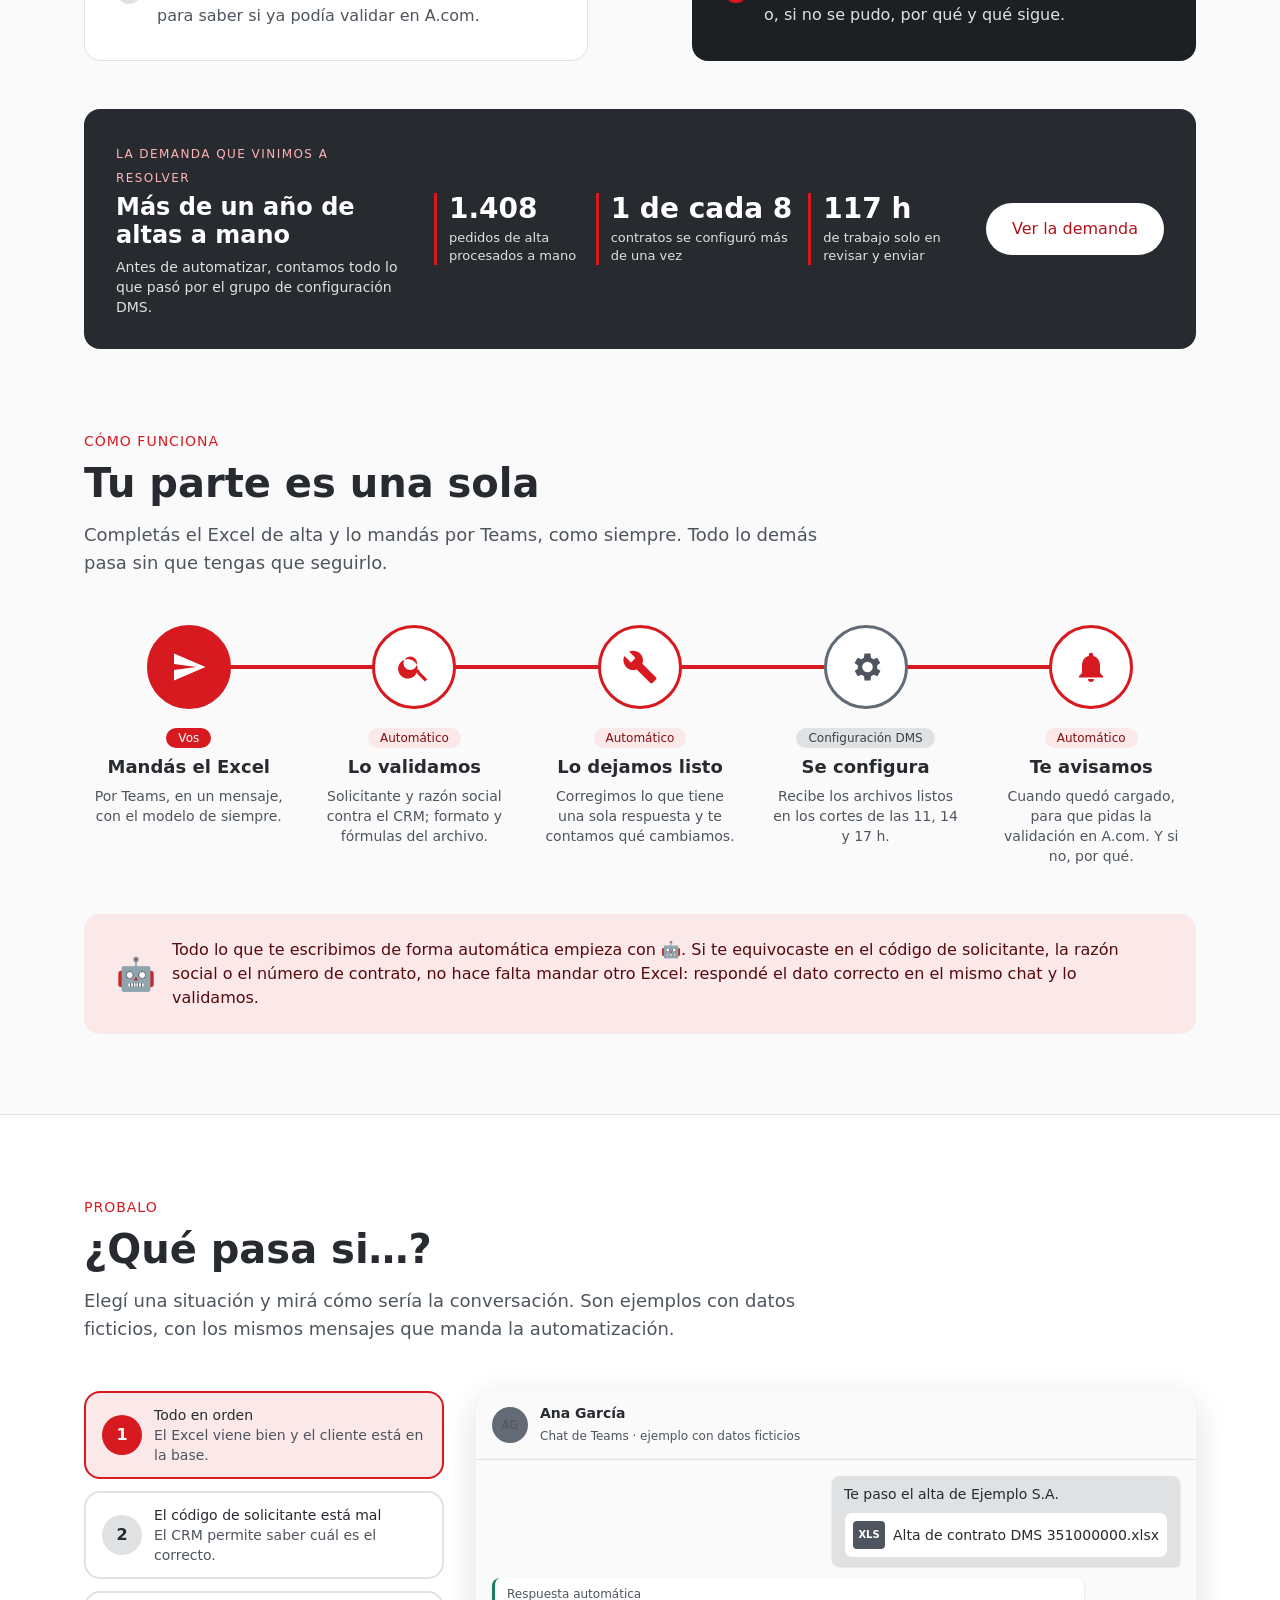
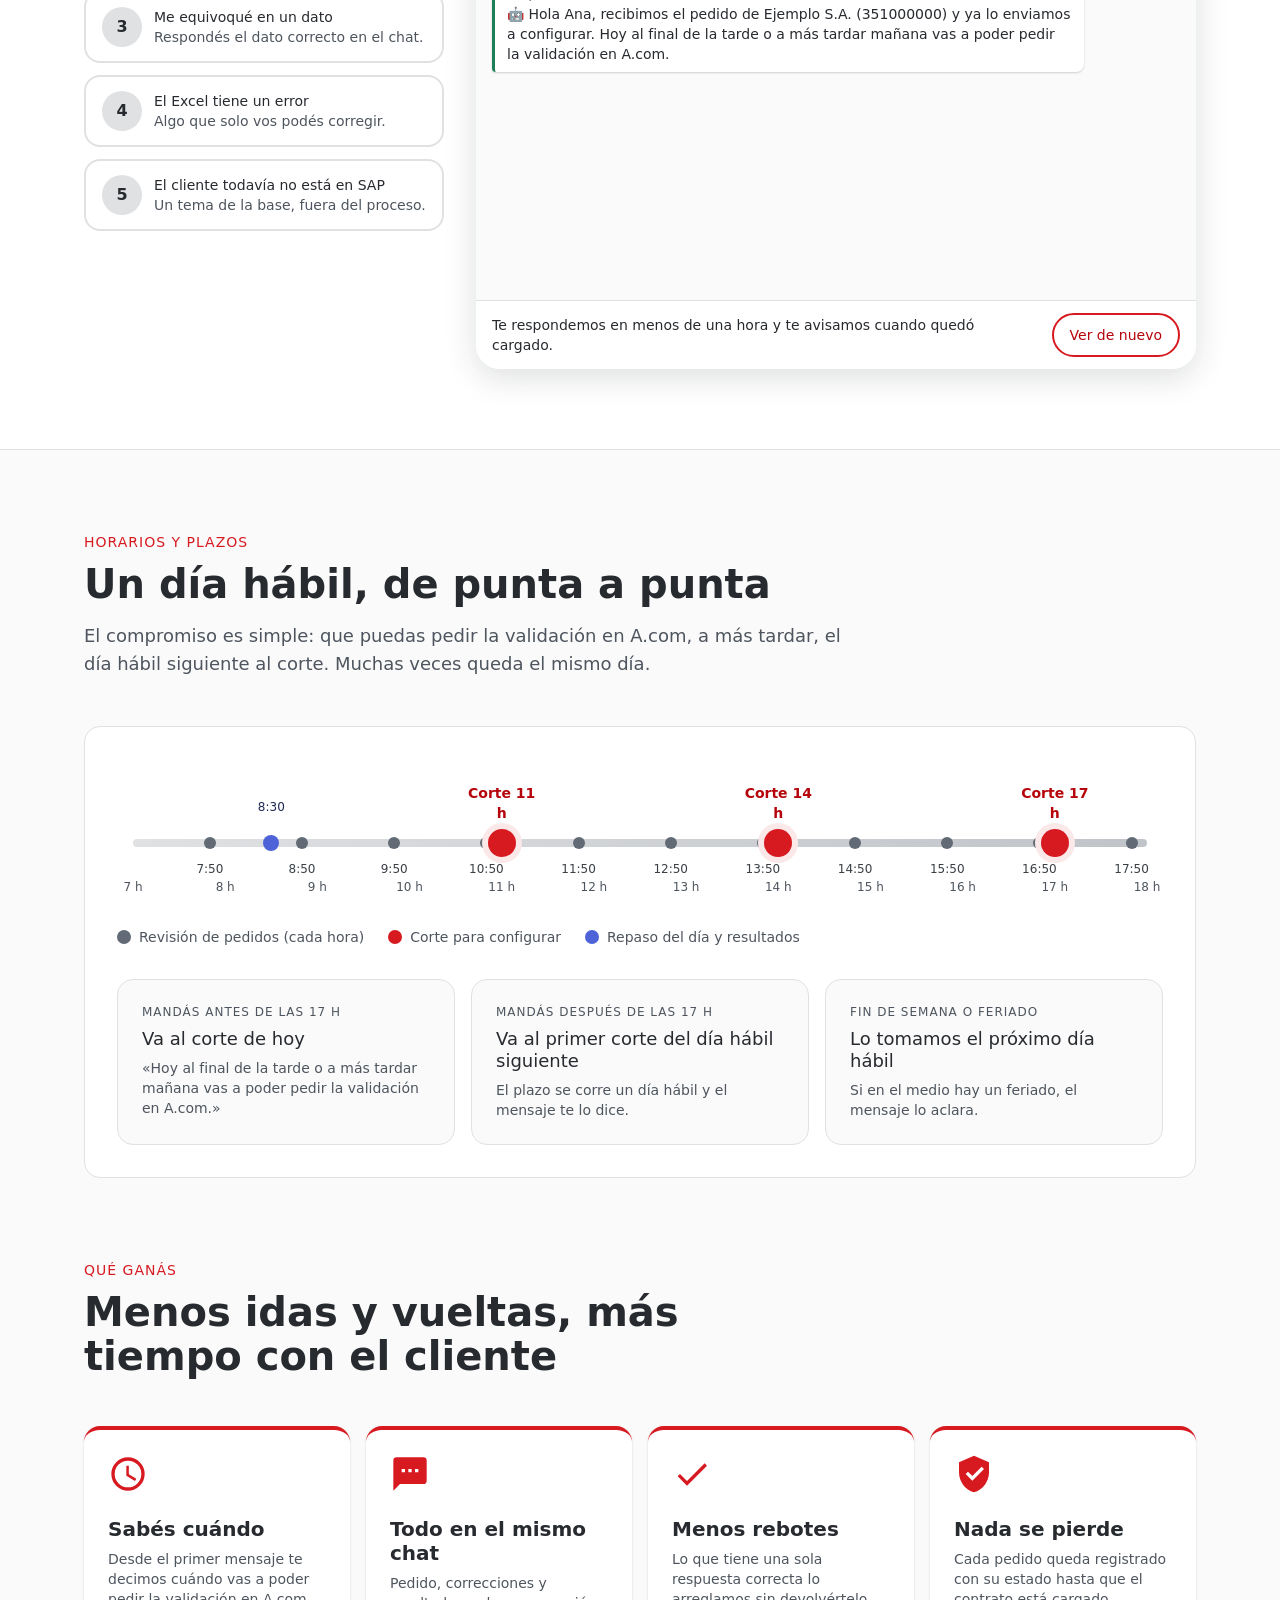
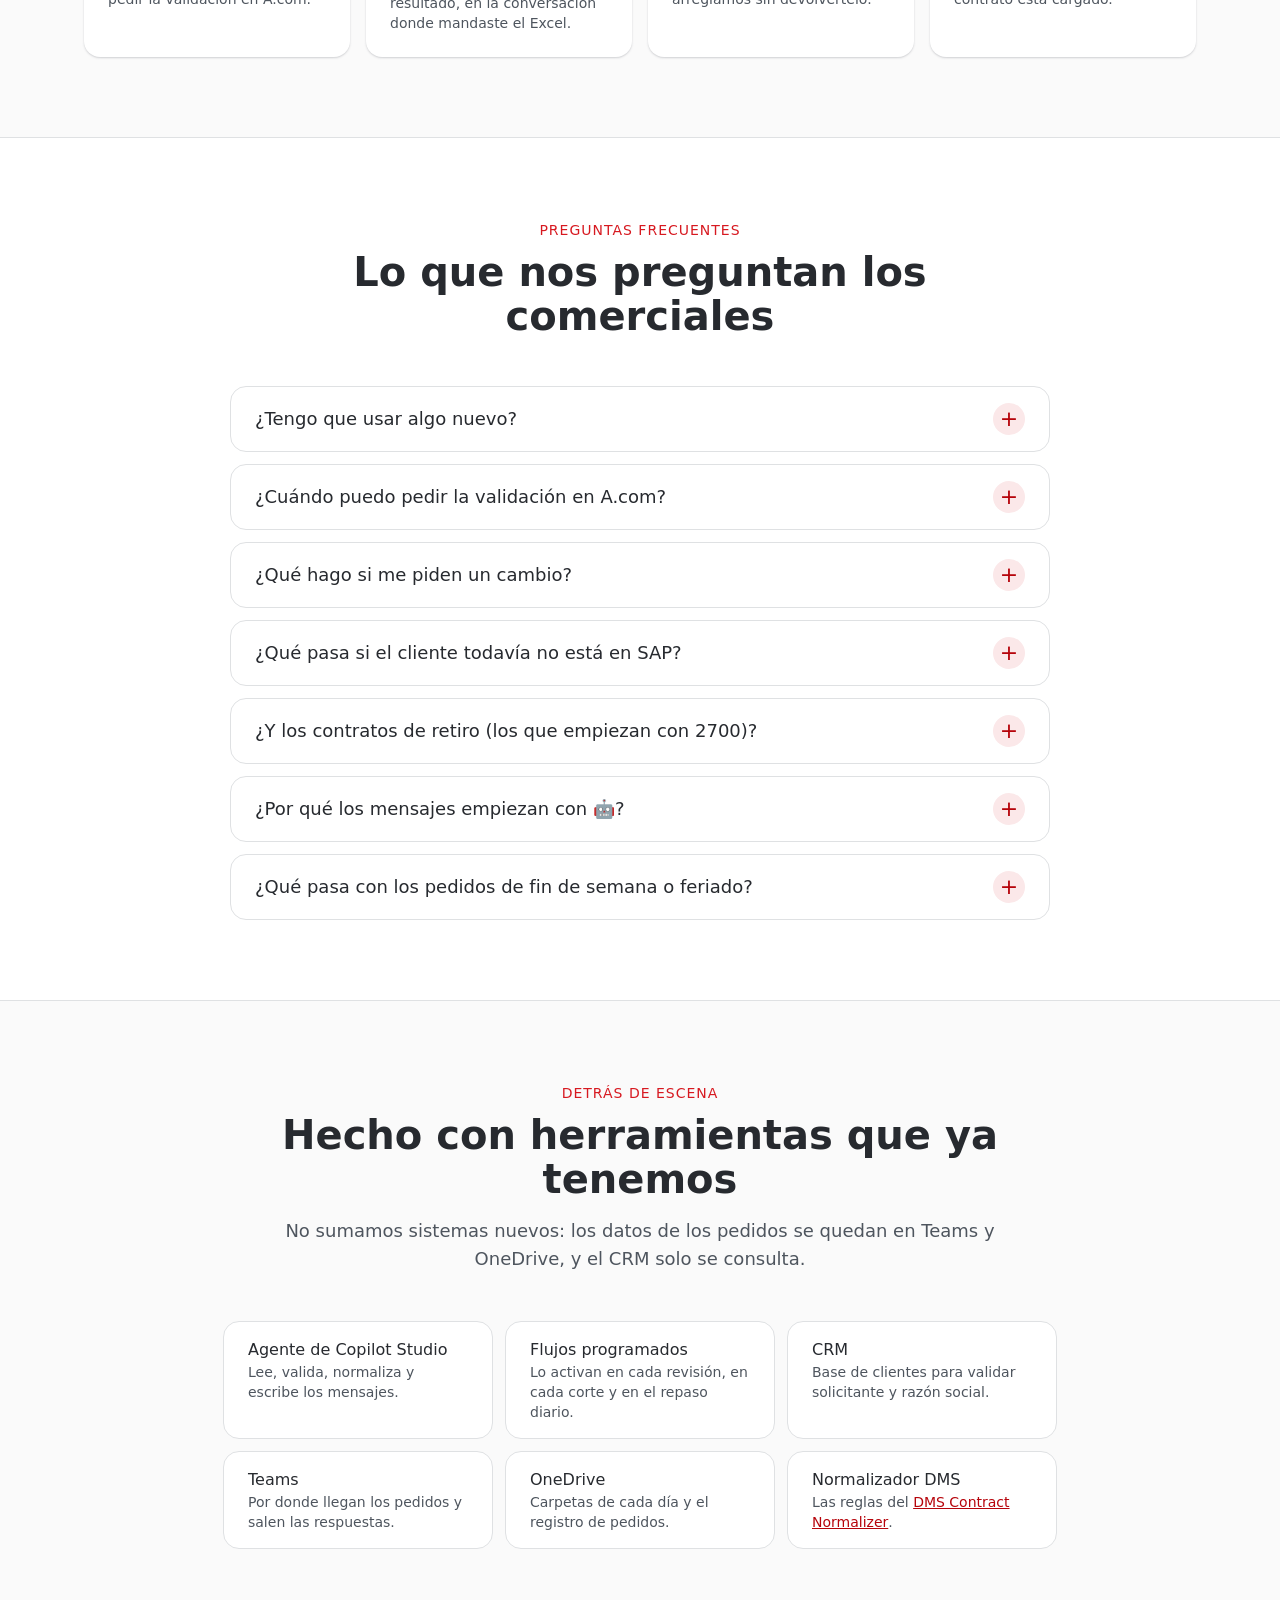
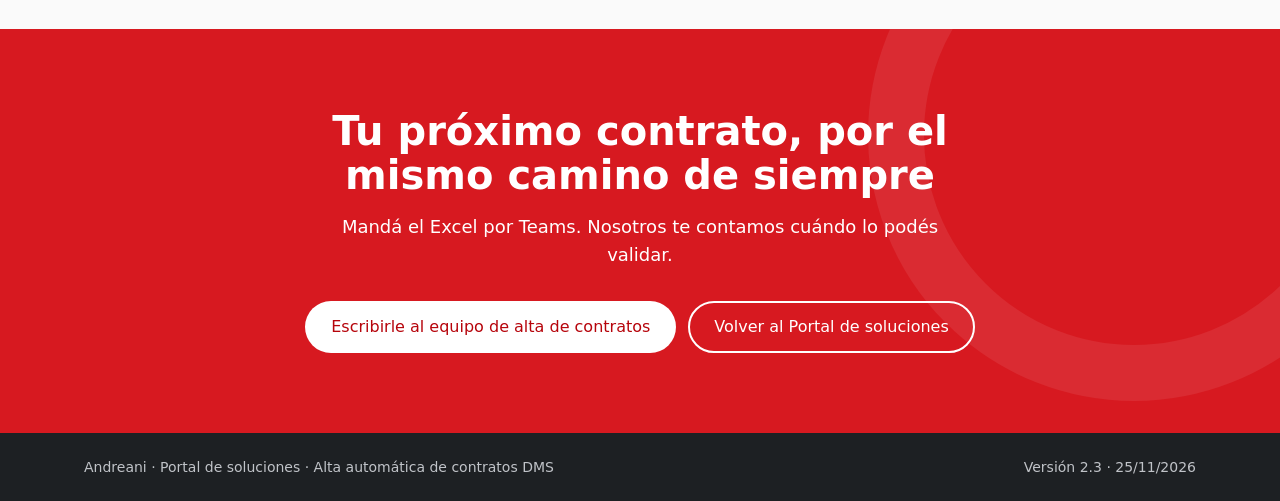
==== commit e7583025: "alta-contingente v2.3: pregunta frecuente sobre contratos de retiro 2700 (T-020, D-144)" ====
--- a/alta-contingente/index.html
+++ b/alta-contingente/index.html
@@ -459,6 +459,7 @@
       <details class="rev"><summary>¿Cuándo puedo pedir la validación en A.com?</summary><p>Te lo decimos en el primer mensaje. Si mandás el Excel antes de las 17 h de un día hábil, a más tardar el día hábil siguiente; muchas veces queda el mismo día. Cuando el contrato queda cargado, te avisamos.</p></details>
       <details class="rev"><summary>¿Qué hago si me piden un cambio?</summary><p>Corregís el Excel y lo volvés a mandar por el mismo chat. Si lo que estaba mal era el código de solicitante, la razón social o el número de contrato, alcanza con responder el dato correcto: lo validamos en el CRM y te confirmamos el ajuste.</p></details>
       <details class="rev"><summary>¿Qué pasa si el cliente todavía no está en SAP?</summary><p>El pedido sigue su curso igual. Si no se puede configurar porque el cliente todavía no figura bien en la base, te lo contamos: suele ser una demora de sincronización entre SAP y el CRM. Cuando el cliente aparece, lo volvemos a mandar a configurar sin que tengas que reenviar nada, y te avisamos cuando queda cargado.</p></details>
+      <details class="rev"><summary>¿Y los contratos de retiro (los que empiezan con 2700)?</summary><p>No se configuran por acá. Son los de la colecta: vamos a buscar los envíos al origen del cliente para después procesarlos y distribuirlos con sus contratos de distribución (los que empiezan con 35). Cuando Adm. Comercial genera el contrato de retiro en Integra, se da de alta solo en el módulo de retiros de DMS. Si nos mandás ese Excel igual, te avisamos que no hace falta hacer nada más.</p></details>
       <details class="rev"><summary>¿Por qué los mensajes empiezan con 🤖?</summary><p>Para que sepas que es un mensaje automático. Si tenés una consulta que no es un dato del pedido, escribila igual: la recibe el equipo de alta de contratos DMS.</p></details>
       <details class="rev"><summary>¿Qué pasa con los pedidos de fin de semana o feriado?</summary><p>Se toman en la primera revisión del próximo día hábil y el plazo se calcula desde ahí. Si hubo un feriado en el medio, el mensaje lo aclara.</p></details>
     </div>
@@ -499,7 +500,7 @@
 <footer class="ft">
   <div class="in">
     <span>Andreani · Portal de soluciones · Alta automática de contratos DMS</span>
-    <span>Versión 2.2 · <time datetime="2026-11-24">24/11/2026</time></span>
+    <span>Versión 2.3 · <time datetime="2026-11-25">25/11/2026</time></span>
   </div>
 </footer>
 
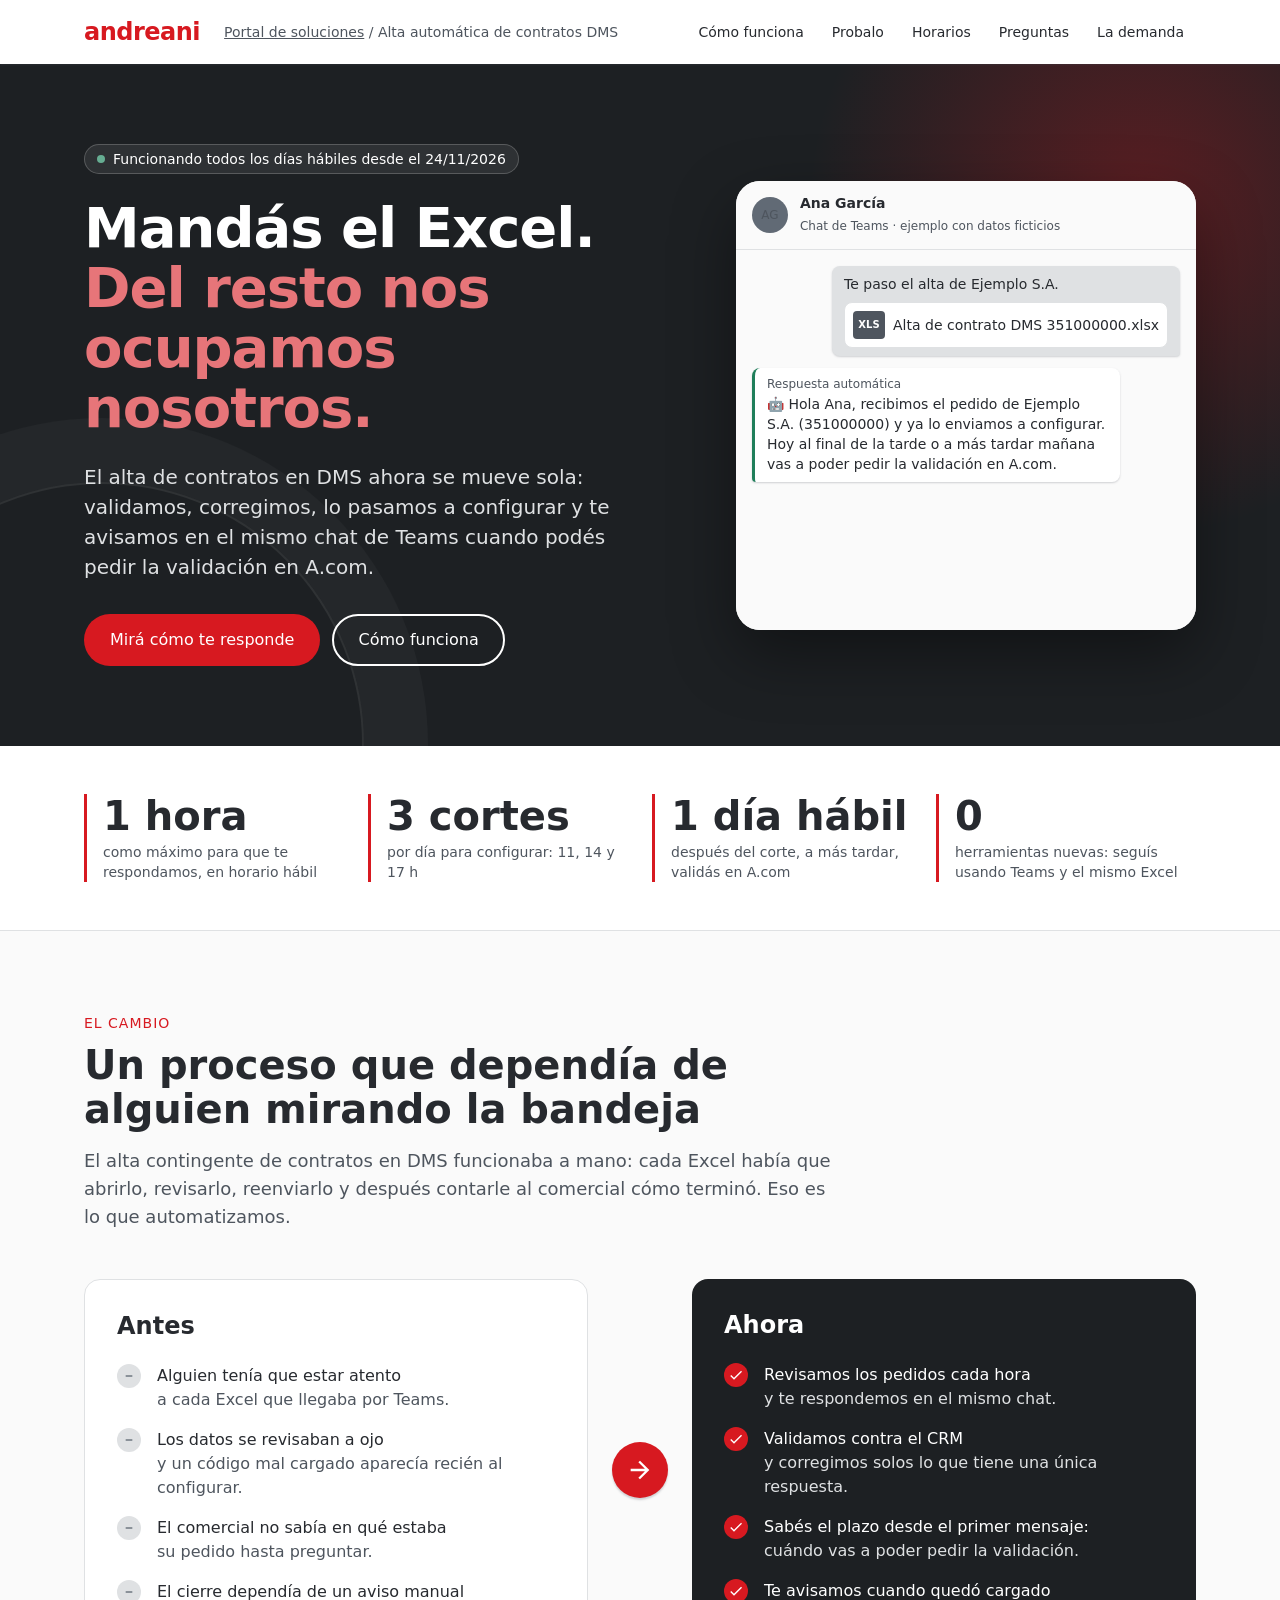
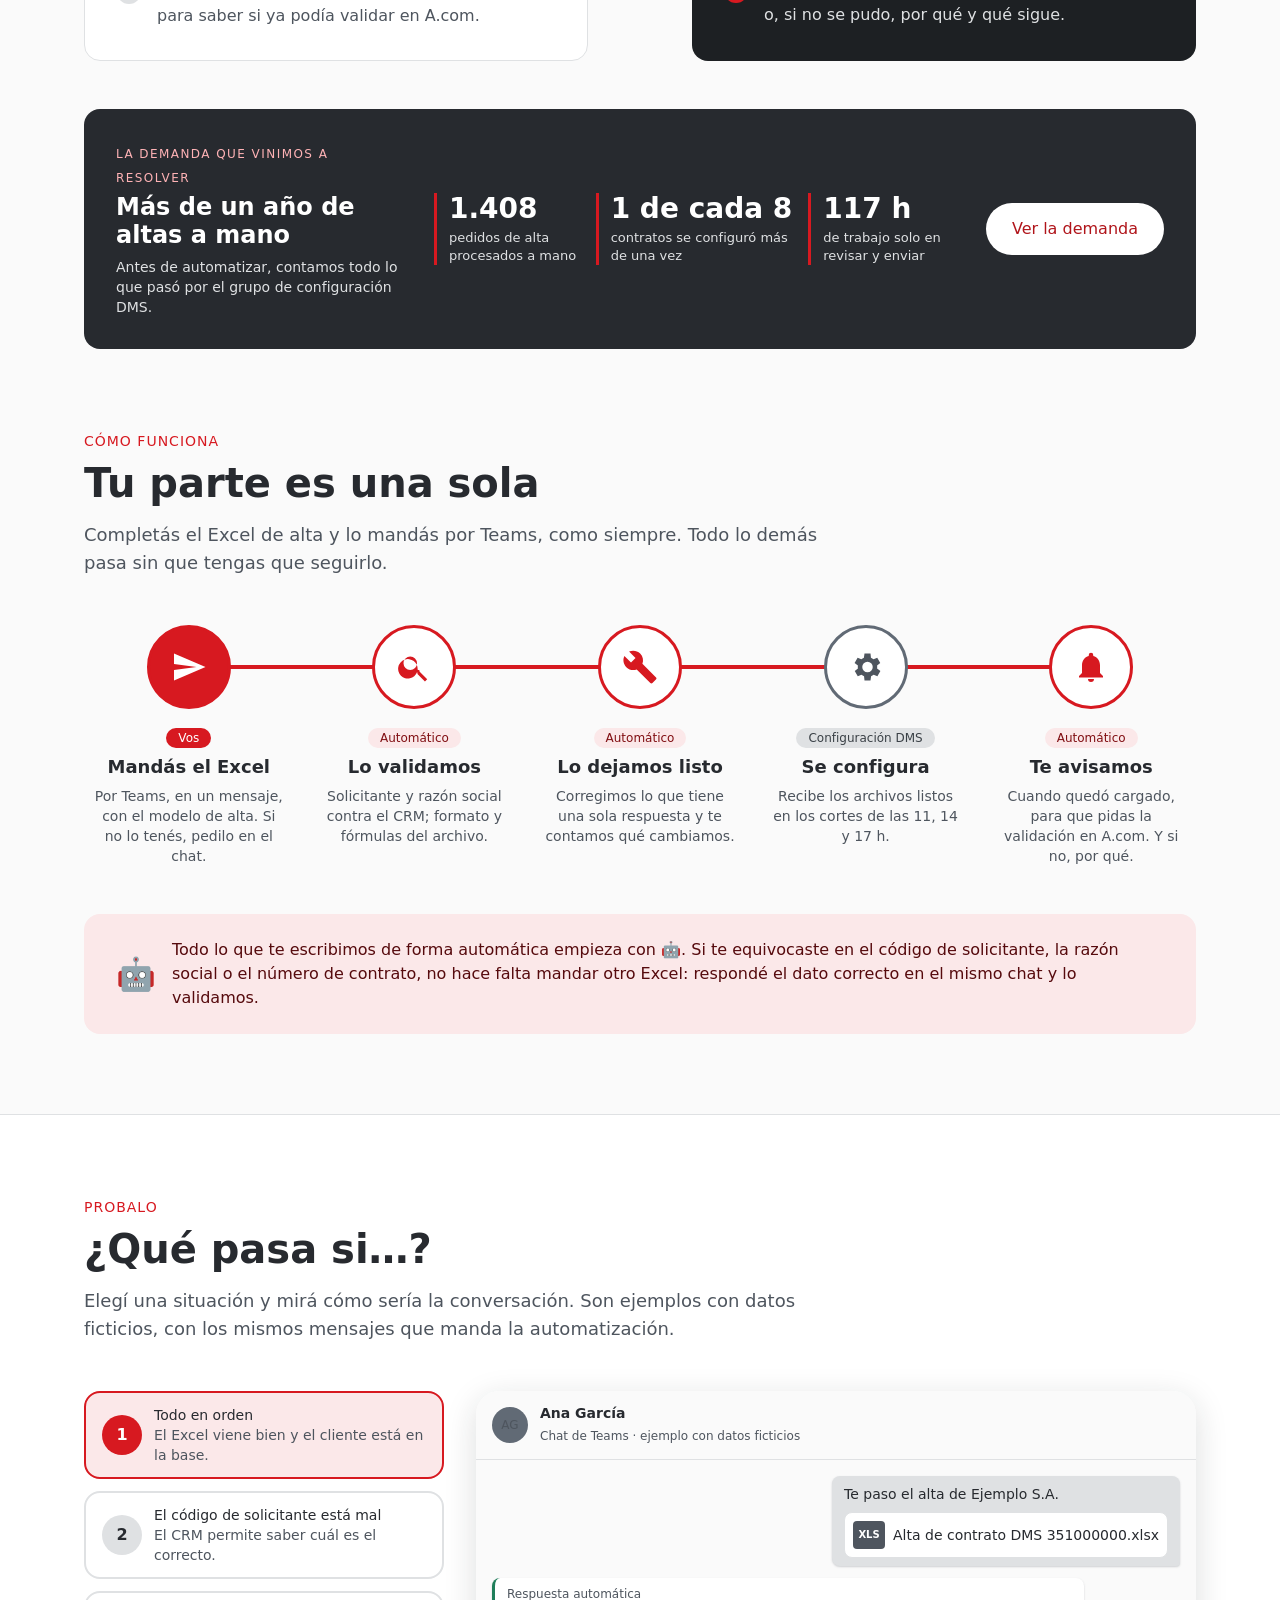
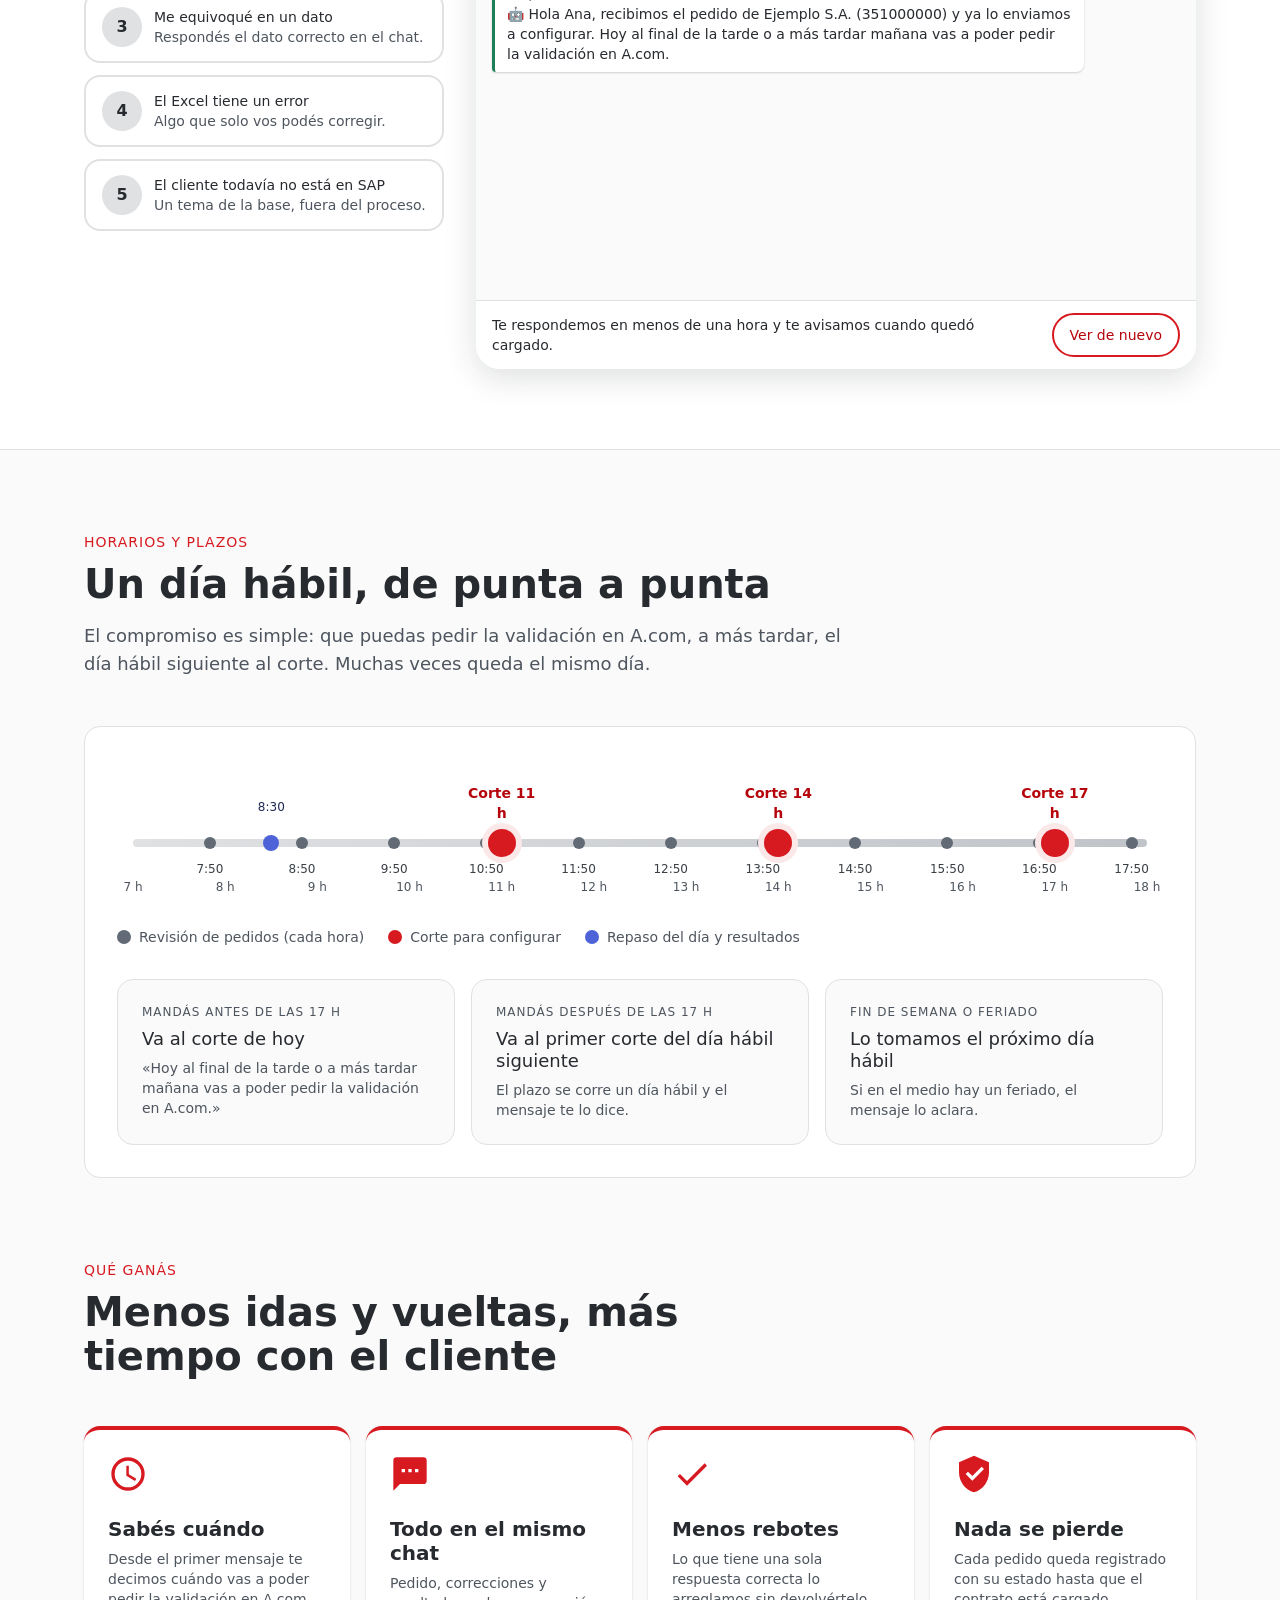
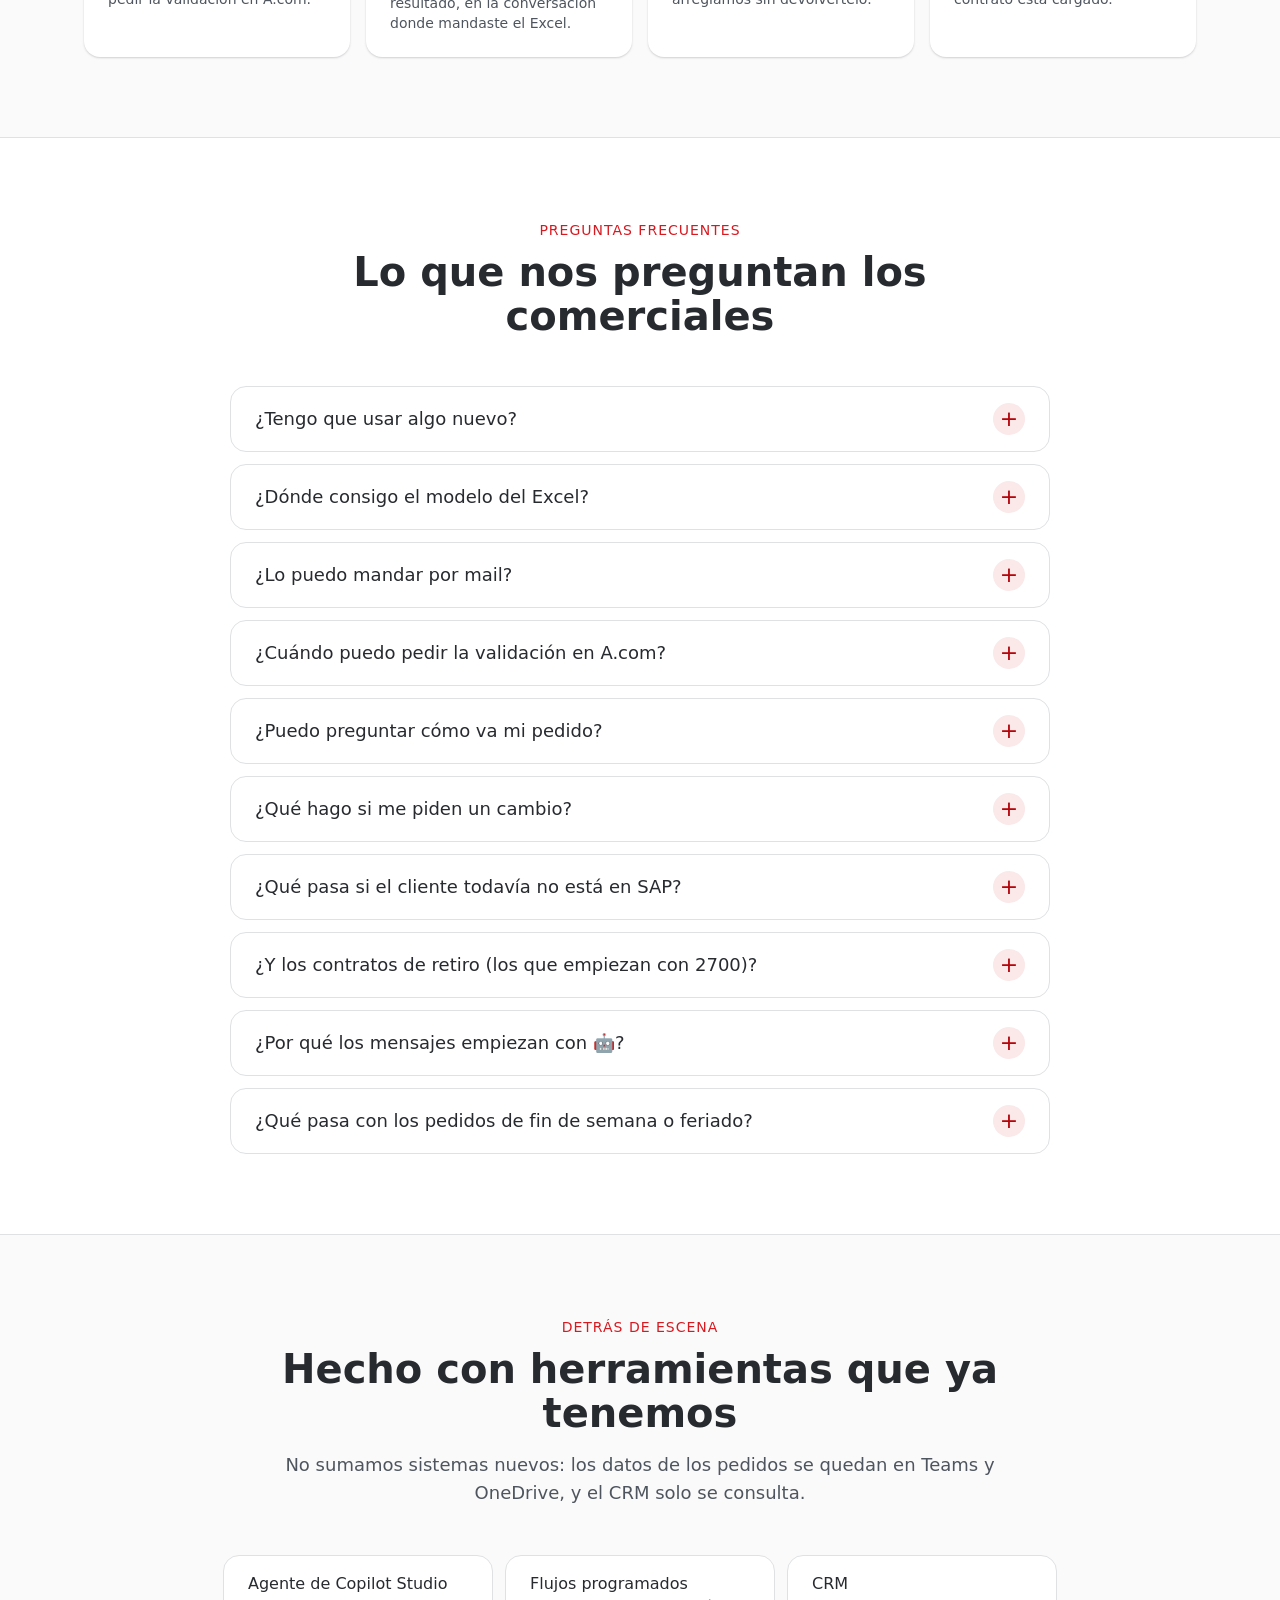
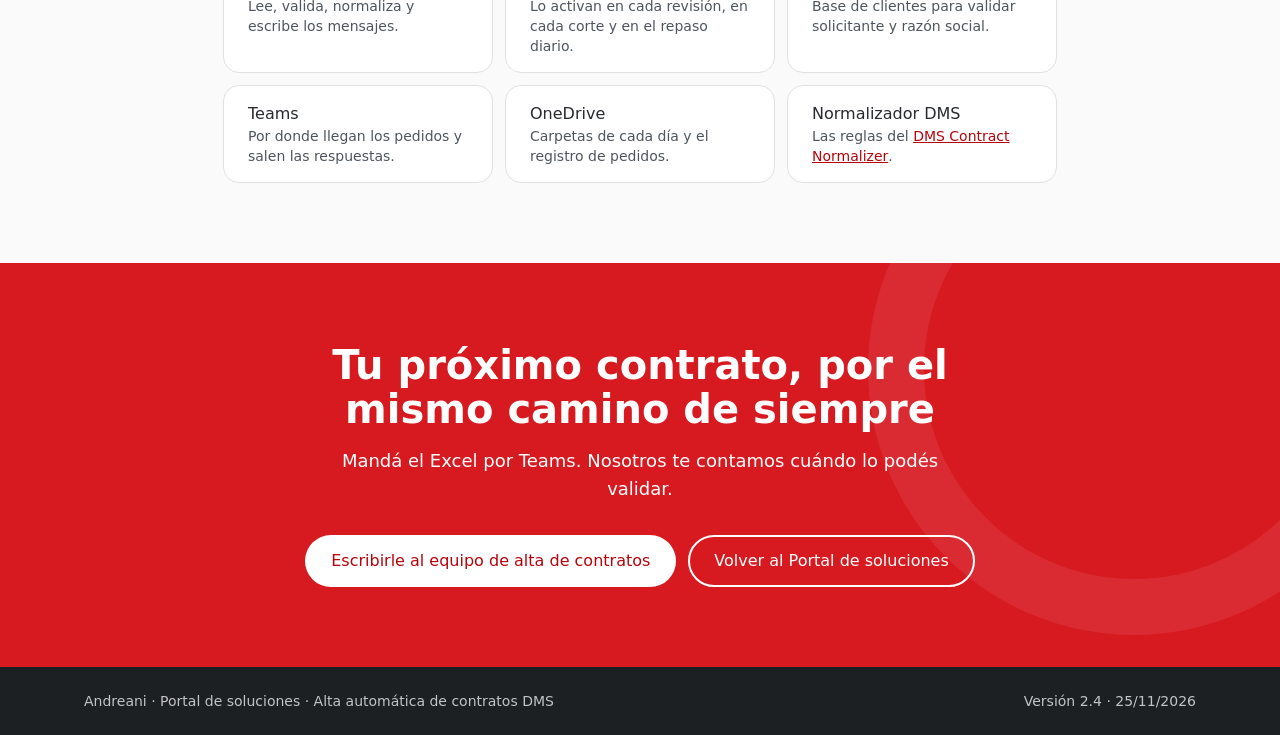
==== commit 178a4c5b: "parches: resultado success" ====
--- a/alta-contingente/index.html
+++ b/alta-contingente/index.html
@@ -364,7 +364,7 @@
     <ol class="etapas" id="etapas">
       <li class="etapa vos">
         <div class="ic" aria-hidden="true"><svg viewBox="0 0 24 24"><path fill="currentColor" d="M2 21l21-9L2 3v7l15 2-15 2z"/></svg></div>
-        <div><span class="tag">Vos</span><h3>Mandás el Excel</h3><p>Por Teams, en un mensaje, con el modelo de siempre.</p></div>
+        <div><span class="tag">Vos</span><h3>Mandás el Excel</h3><p>Por Teams, en un mensaje, con el modelo de alta. Si no lo tenés, pedilo en el chat.</p></div>
       </li>
       <li class="etapa auto">
         <div class="ic" aria-hidden="true"><svg viewBox="0 0 24 24"><path fill="currentColor" d="M15.5 14h-.8l-.3-.3A6.5 6.5 0 1 0 14 15.5l.3.3v.8l5 5 1.5-1.5-5-5zm-6 0a4.5 4.5 0 1 1 0-9 4.5 4.5 0 0 1 0 9z"/></svg></div>
@@ -500,7 +500,7 @@
 <footer class="ft">
   <div class="in">
     <span>Andreani · Portal de soluciones · Alta automática de contratos DMS</span>
-    <span>Versión 2.3 · <time datetime="2026-11-25">25/11/2026</time></span>
+    <span>Versión 2.4 · <time datetime="2026-11-25">25/11/2026</time></span>
   </div>
 </footer>
 
@@ -623,5 +623,6 @@
   io.observe(et);
 })();
 </script>
+<script src="alta-faq.js?v=2.4"></script>
 </body>
 </html>
